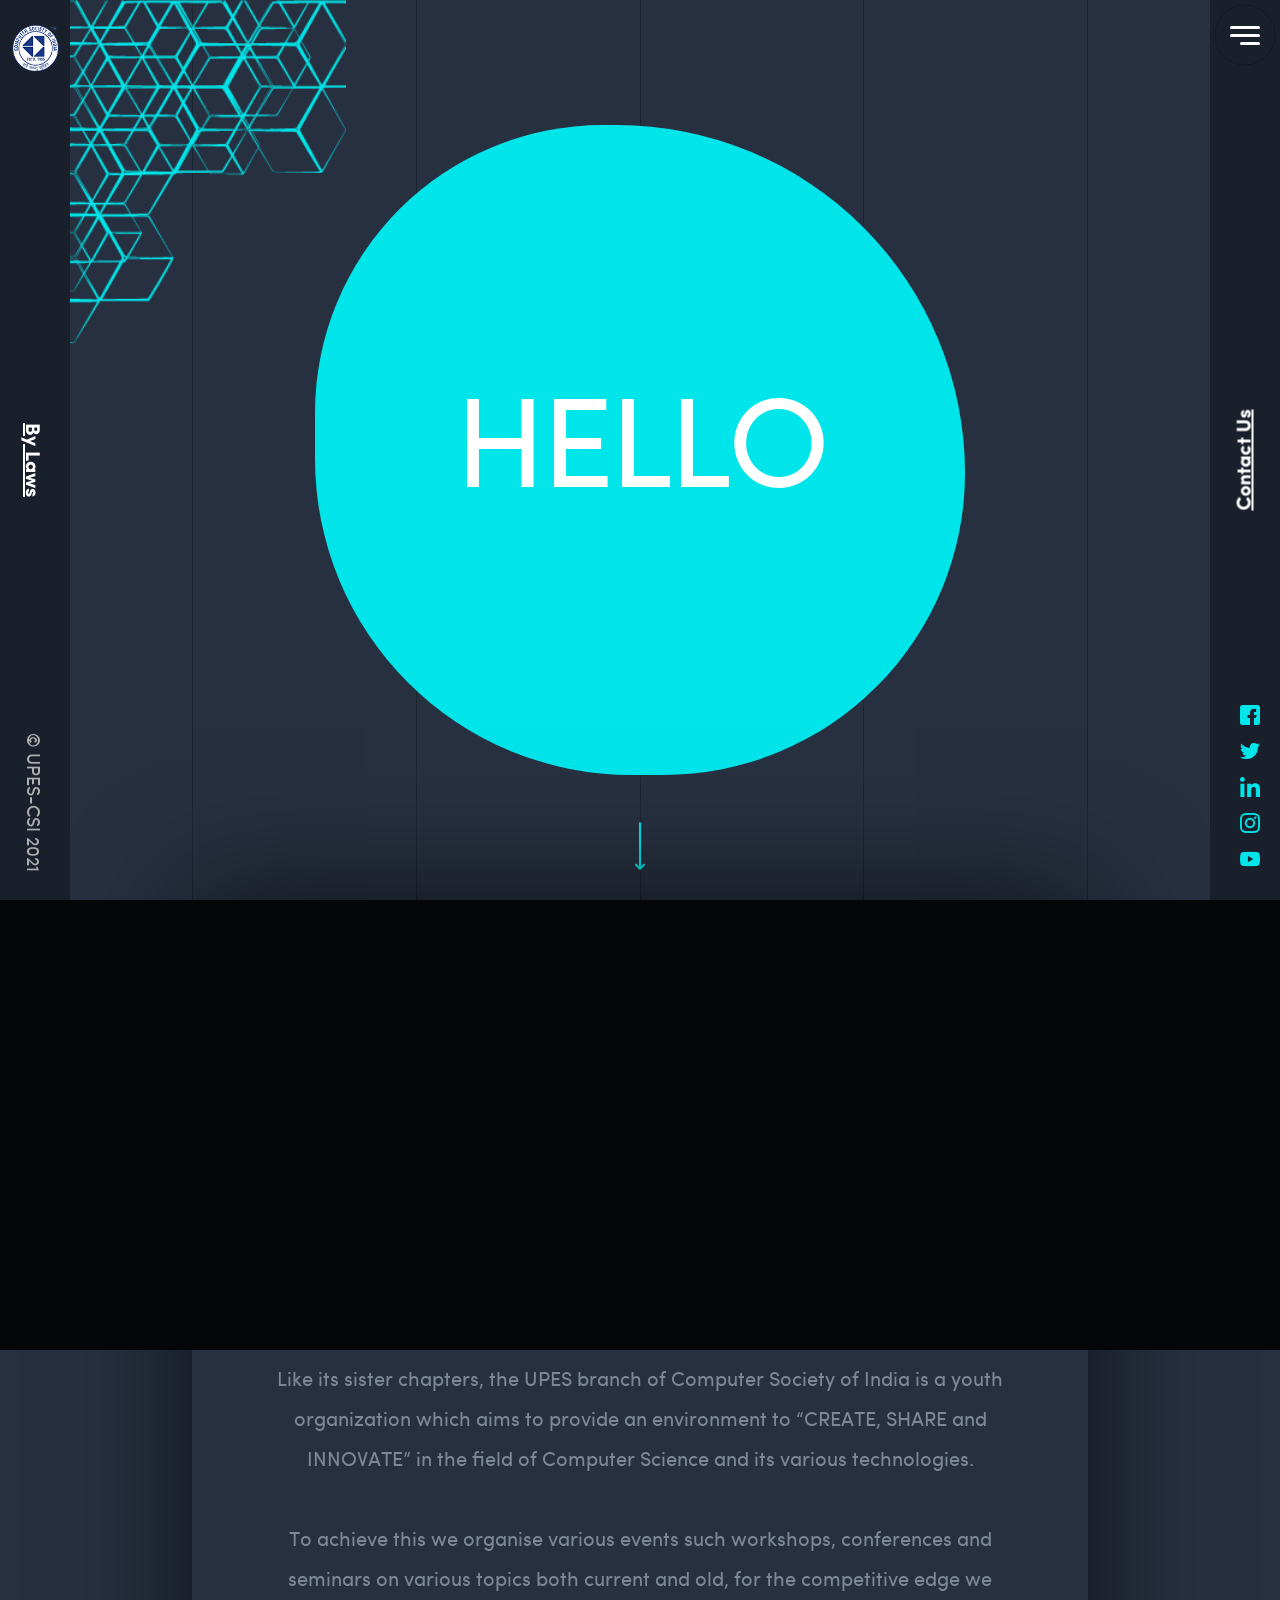
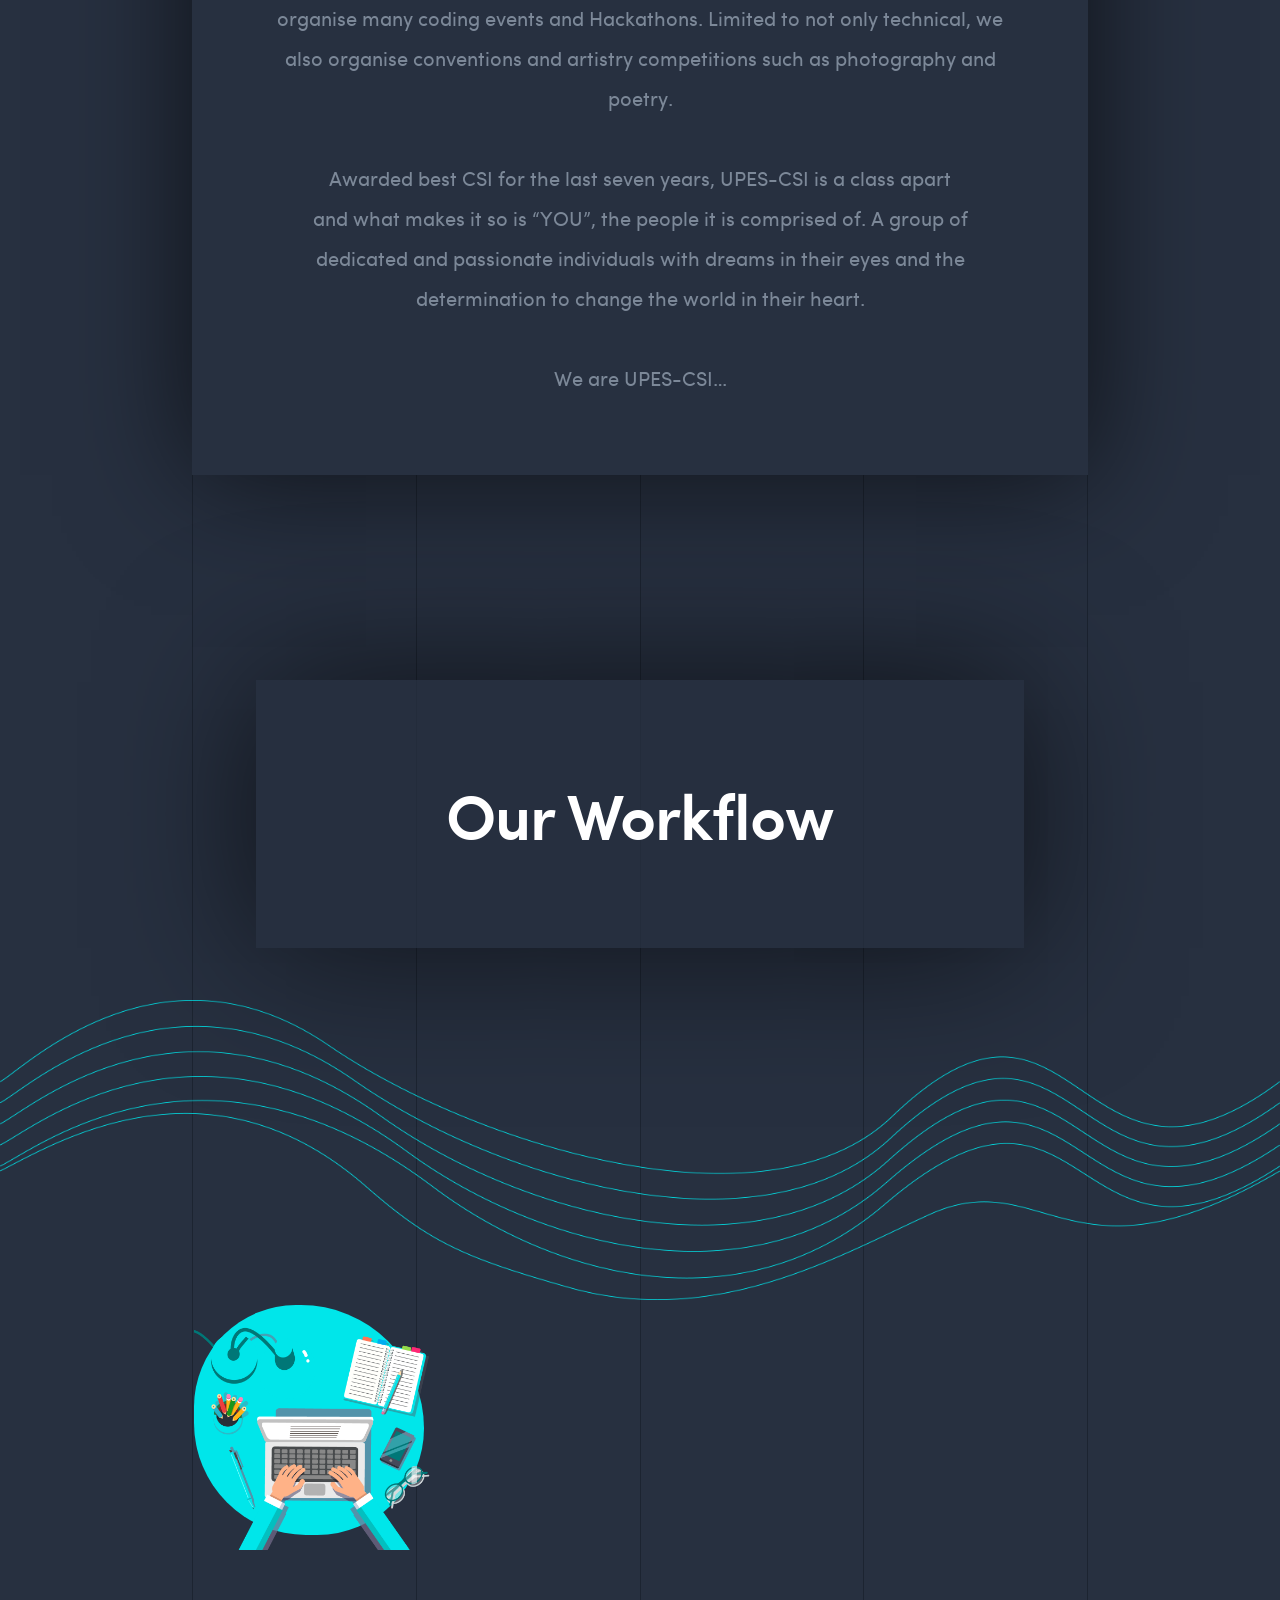
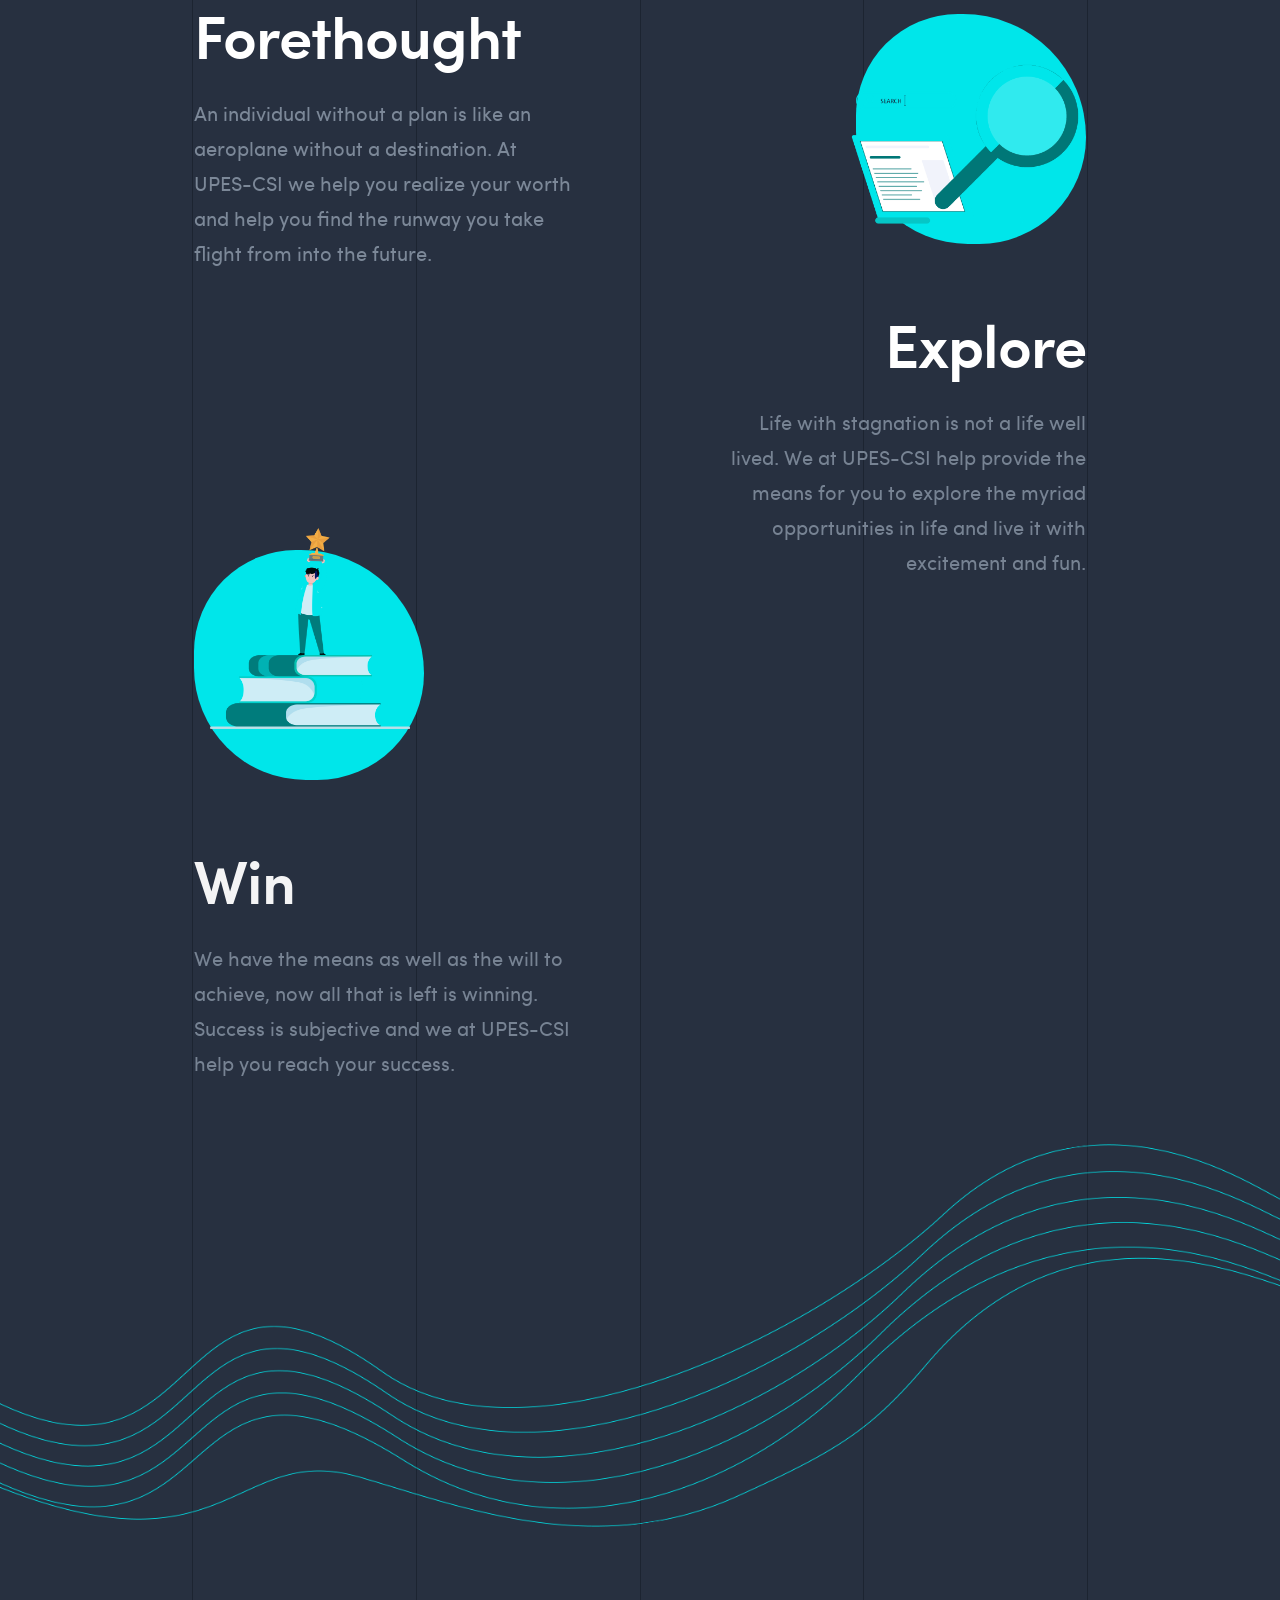
==== about.html @ 02797add "Initial commit" ====
<!doctype html>
<html lang="en" class="no-js">

<head>



    <meta charset="UTF-8">
    <meta name="viewport" content="width=device-width, initial-scale=1">
    <link rel="shortcut icon" href="images/favicon.png" />
    <title>UPES-CSI</title>
    <link rel="stylesheet" href="css/reset.css"> <!-- CSS reset -->
    <link rel="stylesheet" href="css/style.css"> <!-- Resource style -->
    <script src="js/modernizr.js"></script> <!-- Modernizr -->
</head>

<body>
    <main>
        <div class="cd-about cd-main-content">
            <div class="heady">
                <div class="logo"><br><br><a class="cd-btn" href="index.html#top"><img src="images/logo2.png" alt="logo" /></a></div>
                  <div class="navitems">
                    <div class="navcolumn">
                        <h2>About</h2>

                        <a class="cd-btn" href="index.html">Home</a>
                         <p>About Us</p>
                         <a class="cd-btn" href="by_laws.pdf" target="_blank">By Laws</a>
                    </div>
                    <div class="navcolumn">
                        <h2>Team</h2>
                        <a class="cd-btn" href="team.html">Our Team</a>
                    </div>

                    <div class="navcolumn">
                        <h2>Contact</h2>
                        <a class="cd-btn" href="contact.html">Contact </a>
                    </div>
                    <div class="navcolumn">
                        <h2>Portal</h2>
                        <p>Events Portal</p>
                      <strike> <p> <as class="cd-btn" href="certification/index.php" >Certification Portal</a></p>
                         <p><as class="cd-btn" href="portal/registration.html" >Registration Portal</a></p>
                    </strike></div>
                </div>
                <div class="bubbleback"></div>
                <div class="bubble"></div>
                <div class="bubble-wrap">
                    <div class="bar first"></div>
                    <div class="bar second"></div>
                    <div class="bar third"></div>
                </div>

            </div>
            <a class="leftylink cd-btn" href="by_laws.pdf" target="_blank">By Laws</a>
            <a class="rightylink cd-btn" href="contact.html">Contact Us</a>
            <div class="leftbar">
                <div class="footleft">
                    <p>© UPES-CSI 2021</p>
                </div>
            </div>
            <div class="rightbar">
                <div class="footright">
                 <a href="https://m.facebook.com/upescsi/" rel="noopener" target="_blank"><img src="icon/facebook.png" alt="fb" /></a>
                   <a href="https://twitter.com/upescsi" rel="noopener" target="_blank"><img src="icon/twitter.png" alt="twitter" /></a>
                   <a href="https://www.linkedin.com/company/computer-society-of-india-upes/" rel="noopener" target="_blank"><img src="icon/linkedin.png" alt="linkedin" /></a>
                   <a href="https://www.instagram.com/upescsi/"rel="noopener" target="_blank"><img src="icon/instagram-sketched.png" alt="insta" /></a>
                   <a href="https://www.youtube.com/user/TheYugmaK" rel="noopener" target="_blank"><img src="icon/youtube.png" alt="youtube" /></a></div>
            </div>

          <!--  <div class="planewrap"><img id="plane" class="planey" src="images/robot_1.png" width="100%" alt="" /><img class="planeymob" src="images/robot_1.png" width="100%" alt="" /></div>-->
            <div class="wrapper homery">
                <div class="banner"><a name="top"></a>
                    <div class="bannertxt">
                        <div class="bannersplat">
                            <div class="scotty"><img src="images/.png" width="" height="" alt="" /></div>
                            <div class="fluid">
                            </div>
                            <!--<div class="fluiddark">
                            </div>-->
                        </div>
                        <h1><span class="word">HELLO </span>


                        </h1>
                    </div>
                    <div class="scroll bounce"></div>
                </div>
                <div class="abouttext2">
                    <h2>We provide best platform</h2>


                    <p style="color:#00e5ea";>“If your actions create a legacy that inspires others to dream more, learn more, do more, and become more, then you are an excellent leader.”</p><br>
                    <br>
                    <p>Established in 2010, UPES-CSI started out as a student chapter with the sole purpose of learning through creativity. It soon became one of the most active chapters in UPES, and still is as reflected by the sheer number of events it has conducted, a number set to increase manifold with each passing year.<br> <br>

Like its sister chapters, the UPES branch of Computer Society of India is a youth organization which aims to provide an environment to “CREATE, SHARE and INNOVATE” in the field of Computer Science and its various technologies. <br><br>

To achieve this we organise various events such workshops, conferences and seminars on various topics both current and old, for the competitive edge we organise many coding events and Hackathons. Limited to not only technical, we also organise conventions and artistry competitions such as photography and poetry. <br><br>

Awarded best CSI for the last seven years, UPES-CSI is a class apart <br>and what makes it so is “YOU”, the people it is comprised of. A group of dedicated and passionate individuals with dreams in their eyes and the determination to change the world in their heart.<br><br>

<b>We are UPES-CSI…</b>
                    </p>
                </div>
                <div class="abouttext">
                        <h2 class="hideme">Our Workflow </h2>

                          </div>
                <div class="travels group">
                    <div class="travels1">
                        <div class="travelspic hideme"><img src="images/planning.png" width="" height="" alt="" /></div>
                        <div class="fluid skilly"></div>
                        <h3 class="hideme">Forethought</h3>
                        <p class="hideme">An individual without a plan is like an aeroplane without a destination. At UPES-CSI we help you realize your worth and help you find the runway you take flight from into the future.</p>
                    </div>
                    <div class="travels2">
                        <div class="travelspic2 hideme"><img src="images/research.png" width="" height="" alt="" /></div>
                        <div class="fluid skillyright"></div>
                        <h3 class="hideme">Explore</h3>
                        <p class="hideme">Life with stagnation is not a life well lived. We at UPES-CSI help provide the means for you  to explore the myriad opportunities in life and live it with excitement and fun.</p>
                    </div>
                    <div class="travels3">
                        <div class="travelspic3 hideme"><img src="images/award.png" width="" height="" alt="" /></div>
                        <div class="fluid skilly"></div>
                        <h3 class="hideme">Win</h3>
                        <p class="hideme">We have the means as well as the will to achieve, now all that is left is winning. Success is subjective and we at UPES-CSI help you reach your success.</p>
                    </div>



                </div>
                <!--<div class="abouttext">
                    <h2 class="hideme">Sponsors:</h2>

                </div>
                <img src="images/logos.png" class="hideme" width="" height="" alt="" />  -->
                  <div class="workclose"><img src="images/wavy2.png" width="" height="" alt="" /></div>
                  <!--<div class="contactbanner">-->
                <!--    <div class="contacttxt">
                         <a class="cd-btn" href="by.pdf" target="_blank" ><h1 class="hideme">Next Page</a></h1>
                    </div>-->
                    <div class="bannersplatfoot">
                        <<div class="canada"><img src="images/Cana.png" width="" height="" alt="" /></div>
                       <!-- <div class="fluid">
                        </div>
                        <div class="fluiddark">
                        </div>-->
                    </div>

            </div>
        </div>
    </main>
    <script src="https://code.iconify.design/1/1.0.7/iconify.min.js"></script>
    <div class="cd-cover-layer"></div>
    <div class="cd-loading-bar"></div>
    <script src="js/jquery-2.1.1.js"></script>
    <script src="js/main.js"></script> <!-- Resource jQuery -->
    <script src='../cdnjs.cloudflare.com/ajax/libs/jquery/2.1.3/jquery.min.js'></script>
    <script src='../cdnjs.cloudflare.com/ajax/libs/velocity/1.2.3/velocity.min.js'></script>
    <script src='../cdnjs.cloudflare.com/ajax/libs/velocity/1.2.3/velocity.ui.min.js'></script>
    <script src='../s3-us-west-2.amazonaws.com/s.cdpn.io/2542/in-view.min.js'></script>
    <script src="js/preloader.js"></script>
    <script src="js/blob.js"></script>
    <script src="js/wordz.js"></script>
    <script src="js/index.js"></script>
    <script src="js/plane.js"></script>
</body>

</html>
---- css/style.css ----
/* --------------------------------

Primary style

-------------------------------- */
*, *::after, *::before {
  box-sizing: border-box;
}
::selection {
  background: #098ef2;
	color: #fff;/* WebKit/Blink Browsers */
}
::-moz-selection {
  background: #098ef2;
	color: #fff;/* Gecko Browsers */
}

html {
  font-size: 62.5%;
}

body {
  background:#273040;
  -webkit-font-smoothing: antialiased;
  -moz-osx-font-smoothing: grayscale;
}
.group:after {
  content: "";
  display: table;
  clear: both;
}
/**fonts**/
@font-face {
  font-family: 'SofiaPro-SemiBold';
  src: url('../fonts/SofiaPro-SemiBold.eot');
  src: url('../fonts/SofiaPro-SemiBold.woff2') format('woff2'),
       url('../fonts/SofiaPro-SemiBoldd41d.eot?#iefix') format('embedded-opentype');
  font-weight: normal;
  font-style: normal;
}

@font-face {
  font-family: 'SofiaProSemiBold';
  src: url('../fonts/SofiaProSemiBold.woff') format('woff'),
       url('../fonts/SofiaProSemiBold.ttf') format('truetype'),
       url('../fonts/SofiaProSemiBold.svg#SofiaProSemiBold') format('svg');
  font-weight: normal;
  font-style: normal;
}

@font-face {
  font-family: 'SofiaPro-Regular';
  src: url('../fonts/SofiaPro-Regular.eot');
  src: url('../fonts/SofiaPro-Regular.woff2') format('woff2'),
       url('../fonts/SofiaPro-Regulard41d.eot?#iefix') format('embedded-opentype');
  font-weight: normal;
  font-style: normal;
}

@font-face {
  font-family: 'SofiaProRegular';
  src: url('../fonts/SofiaProRegular.woff') format('woff'),
       url('../fonts/SofiaProRegular.ttf') format('truetype'),
       url('../fonts/SofiaProRegular.svg#SofiaProRegular') format('svg');
  font-weight: normal;
  font-style: normal;
}
@font-face {
  font-family: 'SofiaPro-Bold';
  src: url('../fonts/SofiaPro-Bold.eot');
  src: url('../fonts/SofiaPro-Bold.woff') format('woff'),
       url('../fonts/SofiaPro-Boldd41d.eot?#iefix') format('embedded-opentype');
  font-weight: normal;
  font-style: normal;
}
/* --------------------------------

Blob

-------------------------------- */
@keyframes rotate {
  0% {
    transform: rotate(0deg);
  }
  100% {
    transform: rotate(359deg);
  }
}
@keyframes rotate2 {
  0% {
    transform: rotate(0deg);
  }
  100% {
    transform: rotate(359deg);
  }
}
/**float**/
@-webkit-keyframes float {
  0% {
    -webkit-transform: translatey(0px);
            transform: translatey(0px);
  }
  50% {
    -webkit-transform: translatey(-20px);
            transform: translatey(-20px);
  }
  100% {
    -webkit-transform: translatey(0px);
            transform: translatey(0px);
  }
}

@keyframes float {
  0% {
    -webkit-transform: translatey(0px);
            transform: translatey(0px);
  }
  50% {
    -webkit-transform: translatey(-20px);
            transform: translatey(-20px);
  }
  100% {
    -webkit-transform: translatey(0px);
            transform: translatey(0px);
  }
}

/*bouncing arrow*/
@-moz-keyframes bounce {
  0%, 20%, 50%, 80%, 100% {
    -moz-transform: translateY(0);
    transform: translateY(0);
  }
  40% {
    -moz-transform: translateY(-30px);
    transform: translateY(-30px);
  }
  60% {
    -moz-transform: translateY(-15px);
    transform: translateY(-15px);
  }
}
@-webkit-keyframes bounce {
  0%, 20%, 50%, 80%, 100% {
    -webkit-transform: translateY(0);
    transform: translateY(0);
  }
  40% {
    -webkit-transform: translateY(-30px);
    transform: translateY(-30px);
  }
  60% {
    -webkit-transform: translateY(-15px);
    transform: translateY(-15px);
  }
}
@keyframes bounce {
  0%, 20%, 50%, 80%, 100% {
    -moz-transform: translateY(0);
    -ms-transform: translateY(0);
    -webkit-transform: translateY(0);
    transform: translateY(0);
  }
  40% {
    -moz-transform: translateY(-30px);
    -ms-transform: translateY(-30px);
    -webkit-transform: translateY(-30px);
    transform: translateY(-30px);
  }
  60% {
    -moz-transform: translateY(-15px);
    -ms-transform: translateY(-15px);
    -webkit-transform: translateY(-15px);
    transform: translateY(-15px);
  }
}

/**fade in**/
.hideme
{
    opacity:0;
}
@keyframes fadeIn{
    0% {
        opacity:0;
        transform:  translate(0px,40px)  ;
    }
    100% {
        opacity:1;
        transform:  translate(0px,0px)  ;
    }
}

@-moz-keyframes fadeIn{
    0% {
        opacity:0;
        -moz-transform:  translate(0px,40px)  ;
    }
    100% {
        opacity:1;
        -moz-transform:  translate(0px,0px)  ;
    }
}

@-webkit-keyframes fadeIn {
    0% {
        opacity:0;
        -webkit-transform:  translate(0px,40px)  ;
    }
    100% {
        opacity:1;
        -webkit-transform:  translate(0px,0px)  ;
    }
}

@-o-keyframes fadeIn {
    0% {
        opacity:0;
        -o-transform:  translate(0px,40px)  ;
    }
    100% {
        opacity:1;
        -o-transform:  translate(0px,0px)  ;
    }
}

.fade-in {
	opacity:0;  /* make things invisible upon start */
	-webkit-animation:fadeIn ease-in 1;  /* call our keyframe named fadeIn, use animattion ease-in and repeat it only 1 time */
	-moz-animation:fadeIn ease-in 1;
	animation:fadeIn ease-in 1;

	-webkit-animation-fill-mode:forwards;  /* this makes sure that after animation is done we remain at the last keyframe value (opacity: 1)*/
	-moz-animation-fill-mode:forwards;
	animation-fill-mode:forwards;

	-webkit-animation-duration:0.5s;
	-moz-animation-duration:0.5s;
	animation-duration:0.5s;
}

/* --------------------------------

Contact page

-------------------------------- */


#contact-area {
	width: 600px;
	margin: 25px auto;
}

#contact-area input, #contact-area textarea {
	padding: 5px;
	width: 471px;
	font-family: SofiaPro-Regular;
	font-size: 1.4em;
	margin: 0px 0px 10px 0px;
	border: 2px solid #ccc;
}

#contact-area textarea {
	height: 90px;
}

#contact-area textarea:focus, #contact-area input:focus {
	border: 2px solid #900;
}

#contact-area input.submit-button {
	width: 100px;
	float: right;
}

label {
	float: left;
	text-align: right;
	margin-right: 15px;
	width: 100px;
	padding-top: 5px;
	font-size: 1.4em;
}
/* --------------------------------

Andy home page

-------------------------------- */

.wrapper {
        width: 100%;
	background: url(../images/lines.png) top center repeat-y #273040;
	background-size: 136%;
}
.wrapper.contacty {
        width: 100%;
	background: url(../images/lines.png) top center repeat-y #273040;
	background-size: 136%;
}
.wrapper.abouter {
        width: 100%;
	background: url(../images/lines.png) top center repeat-y #273040;
	background-size: 136%;
}
.wrapper.homery {
        width: 100%;
	background: url(../images/lines.png) top center repeat-y #273040;
	background-size: 136%;
}
.wrapperwork {
        width: 100%;
	background:  url(../images/lines.png) top center repeat-y #273040;
	background-size: 136%;
}

.bannertxt{
	width: 100%;
	padding-top: 46vh;
	text-align: center;
	margin: 0 auto;
}
.bannertxtc{
	width: 100%;
	padding-top: 46vh;
	text-align: center;
	margin: 0 auto;
}
.bannertxt2{
    width: 100%;
    position: absolute;
    top: 37vh;
    left: 0;
    text-align: center;
    margin: 0 auto;
}
.bannertxt3{
	width: 100%;
    padding-top: 38vh;
    padding-bottom: 15vh;
    text-align: center;
    margin: 0 auto;
    z-index: 5;
    position: relative;

}
.contacttxt{
	color: #ffffff;
	width: 100%;
	padding-top: 47vh;
	text-align: center;
	margin: 0 auto;
	    position: relative;
    z-index: 2;
}
.travels{
    background: url(../images/wavy.png) top left no-repeat;
    background-size: 200%;
    padding: 11% 16% 23%;
    width: 100%;
    position: relative;
    z-index: 500;
}
.travelspic{
	position: relative;
	top:113px;
	left:0;
	width: 150px;
	z-index: 100;
}
.travelspic img{
	width: 100%;
}
.travelspic2 img{
	width: 100%;
}
.travelspic2{
	position: relative;
	top:51px;
	right:10px;
	width: 178px;
	z-index: 100;
	text-align: left;
	margin: 0;
}
.travelspic3{
	position: relative;
	top:93px;
	left:-10px;
	width: 178px;
	z-index: 100;
}
.travelspic3 img{
	width: 100%;
}
.travels3{
	    width: 100%;
    float: none;
    padding: 0;
    text-align: left;
	margin-top: -5%;
}
.travels1{
width: 100%;
    float: none;
    padding: 0;
    text-align: left;
}
.travels2{
    width: 100%;
    float: none;
    padding: 0;
    text-align: left;
}
.travels p{
	color: #7c8898;
	font-family:SofiaPro-Regular;
	font-weight: normal;
	font-size: 18px;
	line-height: 30px;
	margin-top: 18px;
}
.travels h3{
	color: #fff;
	font-family:SofiaPro-SemiBold;
	font-weight: normal;
	font-size: 10vw;
	margin-top: 30px;
	letter-spacing: -1px;
}
.travels h4{
	    font-family: SofiaPro-Bold;
    margin-top: 15px;
    font-size: 13px;
    letter-spacing: 4px;
    color: #01b9c2;
    text-transform: uppercase;
}
.skillz{
    background: url(../images/wavy.png) top left no-repeat;
    background-size: 200%;
    background-color: #273040ed;
    padding: 11% 7%;
    width: 100%;
    position: relative;
    z-index: 500;
}

.design{
	    width: 100%;
    float: none;
    padding: 0;
    text-align: left;
	margin-top: -5%;
}
.direction{
width: 100%;
    float: none;
    padding: 0;
    text-align: left;
}
.strategy{
    width: 100%;
    float: none;
    padding: 0;
    text-align: left;
}
.work {
  width: 100%;
	position: relative;
	background-color: #273040ed;
	    z-index: 120;
    padding: 0 0 20% 0;
	box-shadow: 0 0 150px #000000a6;
}
.homeworksplat{
position: absolute;
    top: 7%;
    left: 0;
    width: 100%;
    height: 500px;
    z-index: 0;
}
.homeworksplat2{
position: absolute;
    top: 7%;
    right: 0;
    width: 100%;
    height: 500px;
    z-index: 0;
}
.bannersplat{
    position: absolute;
    top: 50%;
    left: 50%;
    margin-left: -185px;
    margin-top: -250px;
    width: 370px;
    height: 300px;
    z-index: 0;
}
.bannersplatabout{
position: absolute;
    top: 75%;
    left: 50%;
    margin-left: -147px;
    margin-top: -265px;
    width: 100%;
    height: 100%;
    z-index: 0;
}
.bannersplatfoot{
	position: absolute;
    top: 60%;
    left: 50%;
    margin-left: -185px;
    margin-top: -325px;
    width: 370px;
    height: 650px;
    z-index: 0;
}
.worksplatfoot{
	position: absolute;
	top: 47%;
	left: 50%;
	margin-left: -325px;
	margin-top: -275px;
	width: 650px;
	height: 650px;
	z-index: 0;
}
.worksplat{
	    position: absolute;
    top: 68%;
    left: 50%;
    margin-left: -213px;
    margin-top: -209px;
    width: 437px;
    height: 419px;
    z-index: 0;
    background: url(../images/splatter.png) top center no-repeat;
}
.contactsplat{
	position: absolute;
	top: 50%;
	left: 50%;
	margin-left: -213px;
	margin-top: -209px;
	width: 437px;
	height: 419px;
	z-index: 0;
	background: url(../images/splatter.png) top left no-repeat;
	background-size: 100%;
}

.bannersplat2{
	position: absolute;
	top: 50%;
	left: 50%;
	margin-left: -213px;
	margin-top: -229px;
	width: 437px;
	height: 419px;
	z-index: 0;
	background: url(../images/splatter.png) top left no-repeat;
	background-size: 100%;
}
.bannersplatbig{
	position: relative;
}
.bannersplatbig2{
	position: relative;
}
.contactsplat{
	    position: absolute;
    top: 50%;
    left: 50%;
    margin-left: -225px;
    margin-top: -200px;
    width: 437px;
    height: 419px;
    z-index: 0;
}
.lbsplat{
	position: absolute;
    top: 38vh;
    left: 50%;
    margin-left: -234px;
    margin-top: -180px;
    width: 446px;
    height: 506px;
    z-index: 0;
}
.valsplat{
	    position: absolute;
    top: 35%;
    left: 50%;
    margin-left: -303px;
    margin-top: -117px;
    width: 446px;
    height: 506px;
    z-index: -5;
}
.jksplat{
	    position: absolute;
    top: 37%;
    left: 50%;
    margin-left: -255px;
    margin-top: -117px;
    width: 446px;
    height: 506px;
    z-index: -5;
}
.contactabout{
	position: absolute;
	bottom: 0;
	left: 50%;
	margin-left: -325px;
	width: 650px;
	height: 673px;
	z-index: -5;
}
.contactabout img{
	width: 100%;
}
.planewrap{
    position: fixed;
    pointer-events: none;
    top: 50%;
    left: 50%;
    margin-left: -126px;
    margin-top: -115px;
    -webkit-transform: translatey(0px);
    transform: translatey(0px);
    -webkit-animation: float 6s ease-in-out infinite;
    animation: float 6s ease-in-out infinite;
    width: 248px;
    height: 350px;
    z-index: 2;
    text-align: center;
}
.planey{
display: none;
	}
.planeymob{
	display: inline;
}
.planewrap2{
	position: fixed;
	pointer-events: none;
	top: 50%;
	right:0;
	margin-right: -120px;
	margin-top: -115px;
	width: 240px;
	z-index: 1;
	text-align: center;
		  -webkit-transform: translatey(0px);
          transform: translatey(0px);
  -webkit-animation: float 6s ease-in-out infinite;
          animation: float 6s ease-in-out infinite;
}
.banner{
	height: 100vh;
	position: relative;
}
.worklbbanner{
	height: 100vh;
	position: relative;
		background:  url(../images/lineslb.png) top center repeat-y #ff4338;
	background-size: 136%;
}
.worksubarubanner{
	height: 100vh;
	position: relative;
	background:  url(../images/linessub.png) top center repeat-y #1b3ed3;
	background-size: 136%;
}
.workvaleyobanner{
	height: 100vh;
	position: relative;
	background: url(../images/linesval.png) top center repeat-y #00d4d8;
	background-size: 136%;
}
.contactbanner2{
	height: 100vh;
	position: relative;
			background:  url(../images/linescontact.png) top center repeat-y #00e5ea;
	background-size: 136%;
}
.contactbanner{
	height: 100vh;
	position: relative;
}
.nextvalbanner{
    width: 100%;
    margin: 14% 0 0;
    background: url(../images/hand.png) 0% 62% no-repeat #00d4d8;
    background-size: 75%;
    box-shadow: 0 0 150px #000000a6;
}
.nextvalbanner a{
	color:#fff;
	font-family:SofiaPro-Bold;
	text-align:center;
	font-weight: normal;
		z-index: 2000;
	font-size: 8vw;
	letter-spacing: -2px;
	text-decoration: none;
	display:block;
	padding:30% 0;
}
.nextsubbanner{
    width: 100%;
    margin: 14% 0 0;
    background:url(../images/key.png)top center no-repeat #1b3ed3;
    background-size: 40%;
    box-shadow: 0 0 150px #000000a6;
}
.nextsubbanner a{
	color:#fff;
	font-family:SofiaPro-Bold;
	text-align:center;
	font-weight: normal;
		z-index: 2000;
	font-size: 8vw;
	letter-spacing: -2px;
	text-decoration: underline;
		display:block;
	padding:30% 0;
}
.nextlbbanner{
    width: 100%;
    margin: 14% 0 0;
    background: url(../images/wine.png) bottom center no-repeat #ff4338;
    background-size: 33%;
    box-shadow: 0 0 150px #000000a6;
}
.nextlbbanner a{
	color:#fff;
	font-family:SofiaPro-Bold;
	text-align:center;
	font-weight: normal;
		z-index: 2000;
	font-size: 8vw;
	letter-spacing: -2px;
	text-decoration: none;
		display:block;
	padding:30% 0;
}
.aboutfoot{
	width: 100%;
	background: none;
	padding-bottom: 0;
}
.aboutwork{
    width: 100%;
    margin: 0 auto;
    background: url(../images/wine.png) bottom center no-repeat #ff4338;
    background-size: 30%;
    box-shadow: 0 0 150px #000000a6;
	    z-index: 10;
    position: relative;
}
.aboutwork a{
	color:#fff;
	font-family:SofiaPro-Bold;
	text-align:center;
	font-weight: normal;
		z-index: 2000;
	font-size: 7vw;
	letter-spacing: -2px;
	text-decoration: underline;
		display:block;
	padding:30% 0;
}
.timeline{
	padding: 23% 15% 23%;
	background: url(../images/aboutmap.png) center center no-repeat;
	background-size: 100%;
}
.timeline h3{
	color: #fff;
	font-family:SofiaPro-SemiBold;
	text-align: left;
	font-weight: normal;
	font-size: 2vw;
	letter-spacing: -1px;
}
.timeline p{
	color: #fff;
	font-family:SofiaPro-Regular;
	font-weight: normal;
	text-align: left;
	font-size: 20px;
	line-height: 35px;
	margin-top: 30px;
}
.time1{
	width:32%;
	float: left;
	padding: 0 1% 0 0%;
}
.time2{
	width:32%;
	float: right;
		padding: 0 1% 0 0%;
}
.time3{
	width:32%;
	margin: 0 auto;
}
.wires{
	padding: 0 16%;
}
.wires img{
	width: 100%;
}
.wiresleft{
	width:100%;
	float: none;
}
.wiresright{
	width:100%;
	float: none;
}
.wiresleft h2{
	color:#fff;
	font-family:SofiaPro-Bold;
	text-align: center;
	font-weight: normal;
	font-size: 10vw;
	letter-spacing: -2px;
}
.wiresleft p{
	color: #7c8898;
	text-align: center;
	font-family:SofiaPro-Regular;
	font-weight: normal;
	font-size: 18px;
	line-height: 28px;
	margin: 30px 0 30px 0;
}
.brandpic{
	width:100%;
	position: relative;
		height: 70vh;
	margin-top: 10%;
	background: url(../images/wavy.png) center center no-repeat;
	background-size: 170%;
}
.brandpicover img{
	height:100%;
}
.brandpicover{
	width:50%;
	position: absolute;
	top: 0;
	height: 100%;
	left: 25%;
	z-index: 100;
}
.brandpicoversub img{
	width:100%;
}
.brandpicoversub{
	width:100%;
	position: absolute;
	top: 28%;
	height: 60%;
	left: 0%;
	z-index: 100;
}
.brandpicoverval img{
	width:100%;
}
.brandpicoverval{
	width:90%;
	position: absolute;
	top: 28%;
	height: 60%;
	left: 5%;
	z-index: 100;
}
.brandpic-valeyo{
	width:100%;
	padding: 2% 0;
	min-height: 75%;
}
.brandpic-jk{
	width:100%;
	background: url(../images/work-jk-background.png) center left no-repeat;
	background-size: cover;
	min-height: 90%;
}
.brandpic-valeyo img{
	width:40%;
}
.workhighs{
	padding: 8% 15% 0;
}
.workhighs h3{
	color: #fff;
	font-family:SofiaPro-SemiBold;
	text-align: left;
	font-weight: normal;
	font-size: 2vw;
	letter-spacing: -1px;
}
.workhighs p{
	color: #7c8898;
	font-family:SofiaPro-Regular;
	font-weight: normal;
	text-align: left;
	font-size: 20px;
	line-height: 35px;
	margin-top: 30px;
}
.highs1{
	width:32%;
	float: left;
	padding: 0 1% 0 0%;
}
.highs2{
	width:32%;
	float: right;
		padding: 0 1% 0 0%;
}
.highs3{
	width:32%;
	margin: 0 auto;
}
.mobileshots{
	padding: 0 16%;
	display: block;
}
.mobileshots img{
	width:100%;
}
.fullshot{
	display: none;
}
.fullshot img{
	width: 100%;
	box-shadow: 0 0 150px #000000a6;
}
.shot1{
	width:100%;
	float: none;
	padding: 0;
	margin: 0 0 30px;
    background-color: #273040f2;
    box-shadow: 0 0 150px #000000a6;
}
.shot2{
	width:100%;
	float: none;
	margin: 0 0 30px;
		padding: 0;
    background-color: #273040f2;
    box-shadow: 0 0 150px #000000a6;
}
.shot3{
	width:100%;
	margin: 0;
		padding: 0;
    background-color: #273040f2;
    box-shadow: 0 0 150px #000000a6;
}
.clients{
padding: 16% 6% 16% 6%;
    width: 100%;
    z-index: 10;
	position: relative;
    margin: 0 auto;
    background-color: #273040;
    box-shadow: 0px 0px 115px #000000a6;
}
.clients img{
	width: 82%;
}
.clients h2{
    color: #fff;
    font-family: SofiaPro-SemiBold;
    text-align: center;
    font-weight: normal;
    font-size: 7vw;
    letter-spacing: -1px;
    margin-bottom: 27px;
}
.workpic{
	width: 100%;
	float: none;
	height: 127vw;
}
.workpic img{
	width: 100%;
}
.footleft{
bottom: 80px;
    width: 165px;
    left: -76px;
    height: 40px;
    position: fixed;
    z-index: 100;
    transform: rotate(90deg);
}
.leftylink{
    transform: rotate(90deg);
    position: fixed;
	display: none;
    top: 50%;
    left: -13px;
    z-index: 15;
    color: #fff;
    font-family: SofiaPro-bold;
    font-weight: normal;
}
.leftylink.act{
	text-decoration: line-through;
}
.rightylink{
    transform: rotate(-90deg);
    position: fixed;
    top: 50%;
    right: -21px;
    z-index: 15;
    color: #fff;
    font-family: SofiaPro-bold;
    font-weight: normal;
	display: none;
}
.rightylink.act{
	text-decoration: line-through;
}
.leftbar{
    top: 0;
    left: 0;
    position: fixed;
    z-index: 11;
	width: 40px;
	background-color: none;
	height: 100%;
}
.rightbar{
    top: 0;
    right: 0;
    position: fixed;
    z-index: 11;
	width: 40px;
	background-color: none;
	height: 100%;
}
.footleft p{
	color: #b0b0b0;
	font-family:SofiaPro-Regular;
	font-weight: normal;
	text-align: right;
	font-size: 14px;
}
.footright img{
	margin-top: 15px;
	width: 20px;
}
.footright{
    text-align: right;
    width: 30px;
    bottom: 15px;
    right: 11px;
    position: fixed;
    z-index: 100;
}
.workpic2 img{
	width: 85%;
}

.workpic2{
	width: 100%;
	float: none;
	height: 476px;
}
.aboot{
	position: relative;
	padding-bottom: 10%;
background: url(../images/aboutleftcloud.png) bottom right no-repeat;
}

.workintro{
width: 100%;
	padding: 0 7%;
    float: none;
	text-align: left;
}
.workintro2{
width: 100%;
	padding: 0 7%;
	float: none;
	text-align: left;
}
.workintro3{
width: 100%;
	padding: 0 7%;
    float: none;
    margin-top: 10%;
	text-align: left;
}
.work1{
	padding: 0;
		position: relative;
}
.work2{
	padding: 0;
		position: relative;
}
.work3{
	padding: 0;
	position: relative;
}

.bannertxt h1{
	color:#fff;
	font-family:SofiaPro-Bold;
	text-align:center;
	font-weight: normal;
		z-index: 2;
	font-size: 17vw;
	letter-spacing: -4px;
	position: relative;
}
.bannertxtc h1{
	color:#fff;
	font-family:SofiaPro-Bold;
	text-align:center;
	font-weight: normal;
		z-index: 2;
	font-size: 15vw;
	letter-spacing: -4px;
	position: relative;
}
.bannertxt2 h1{
color: #fff;
    font-family: SofiaPro-Bold;
    text-align: center;
    font-weight: normal;
    z-index: 2;
    font-size: 22vw;
    letter-spacing: -3px;
    position: relative;
}
.splatoverlay{
	position: absolute;
	width: 100%;
	top:1%;
	left: 2%;
}
.splatoverlay2{
	position: absolute;
	width: 100%;
	top:-5%;
	left: 0%;
}
.bannertxt3 h1{
	color:#fff;
	font-family:SofiaPro-Bold;
	text-align:center;
	font-weight: normal;
		z-index: 2000;
	font-size: 8vw;
	letter-spacing: -4px;
}
.contacttxt h1{
	color:#fff;
	font-family:SofiaPro-Bold;
	text-align:center;
	font-weight: normal;
		z-index: 2000;
	font-size: 11vw;
	letter-spacing: -2px;
}

.abouttext h2{
    color: #fff;
    font-family: SofiaPro-SemiBold;
    text-align: center;
    font-weight: normal;
    font-size: 10vw;
    letter-spacing: -1px;
}
.abouttext p{
    color: #fff;
    text-align: center;
    font-family: SofiaPro-Regular;
    font-weight: normal;
    font-size: 20px;
    line-height: 34px;
    margin-top: 20px;
}
.abouttext2 h2{
	color:#fff;
	font-family:SofiaPro-Bold;
	text-align: center;
	font-weight: normal;
	font-size: 10vw;
	margin-bottom: 30px;
	letter-spacing: -1px;
}
.abouttext2 p{
	color: #7c8898;
	text-align: center;
	font-family:SofiaPro-Regular;
	font-weight: normal;
	font-size: 18px;
	line-height: 30px;
}
.abouttext a{
	color: #00E5EA;
	text-decoration: underline;
}
.workclose{
width: 100%;
	padding: 4vh 0 0 0;
}
.workclose img{
	width:200%;
}
.writeup h3{
	color:#fff;
	font-family:SofiaPro-SemiBold;
	text-align: left;
	font-weight: normal;
	font-size: 3vw;
	letter-spacing: -1px;
}
.writeup p{
	color: #7c8898;
	text-align: left;
	font-family:SofiaPro-Regular;
	font-weight: normal;
	font-size: 22px;
	line-height: 36px;
}
.writeup a{
	color: #33A1F4;
	text-decoration: underline;
}
.writeup{
	width: 100%;
	padding: 8% 15% 10%;
}
.writeupleft{
	width:48%;
	float: left;
}
.writeupright{
	width:48%;
	float: right;
}
.bannertxt a{
	color: #33A1F4;
	text-decoration: underline;
}
.worktext a{
	    color: #00e7ea;
    text-decoration: underline;
    padding-top: 25px;
    display: block;
    font-family: SofiaPro-SemiBold;
    font-size: 20px;
}
.worktext2 a{
	    color: #00e7ea;
    text-decoration: underline;
    padding-top: 25px;
    display: block;
    font-family: SofiaPro-SemiBold;
    font-size: 20px;
}
.contacttxt a{
	color: #fff;
	text-decoration: underline;
}
.nexttxt a{
	color: #00e7ea;
	text-decoration: underline;
}
.aboutbanner{
	height: 83vh;
    z-index: 2;
    position: relative;
	        width: 100%;
	background: url(../images/lines.png) top center repeat-y #273040;
	background-size: 136%;
}
.andy{
    position: absolute;
    bottom: -2px;
    left: 0;
	text-align: center;
    height: auto;
    width: 100%;
	max-height: 100%;
    z-index: 1;
}
.andy img{
	height: auto;
	width: 100%;
}
.paperplane{
    position: absolute;
top: 41vh;
    left: 0;
    margin-left: 0;
    width: 100%;
    z-index: 1;
		  -webkit-transform: translatey(0px);
          transform: translatey(0px);
  -webkit-animation: float 6s ease-in-out infinite;
          animation: float 6s ease-in-out infinite;
}
.paperplane img{
	width: 100%;
}
.workbannerpic{
        position: absolute;
    bottom: 0;
    left: 50%;
    margin-left: -36%;
    margin-bottom: -2px;
    width: 75%;
    z-index: 1;
}
.workbannerpic img{
width: 100%;
}
.workbannervalpic{
position: absolute;
    top: 50%;
    left: 0;
    /* margin-left: -12%; */
    margin-top: -9%;
    width: 95%;
    z-index: 1;
}
.workbannervalpic img{
width: 100%;
}
.workbannersubpic{
    position: absolute;
    top: 0;
    left: 50%;
    margin-left: -40%;
    /* margin-bottom: -1px; */
    width: 80%;
    z-index: 1;
}
.workbannersubpic img{
width: 100%;
}
.contacttop{
	height: 100vh;
	position: relative;
	background: url(../images/clouds_left.png) -8% 40% no-repeat;
}
.formholder{
	width:100%;
}

.abouttext{
    padding: 20% 7%;
    width: 100%;
    margin: 16% auto 0%;
    z-index: 500;
    position: relative;
    background-color: #273040ed;
    box-shadow: 0 0 150px #000000a6;
}
.workintrotext{
		width: 100%;
	padding: 7% 15% 0;
	background-size: 100%;
}
.workintrotext h3{
	    color: #fff;
    font-family: SofiaPro-Bold;
    font-weight: normal;
    font-size: 6vw;
    letter-spacing: -4px;
    margin-bottom: 40px;
}
.workintrotext p{
	color: #7c8898;
	font-family:SofiaPro-Regular;
	font-weight: normal;
	font-size: 22px;
	line-height: 36px;
}
.workintrotext a{
	color: #33A1F4;
	text-decoration: underline;
}
.workpix{
	width:100%;
    position: relative;
	margin-top: 12%;
	z-index: 15;
}
.workpix img{
	width:95%;
}
.workpix.subpic img{
	width:95%;
}
.workpix.valpic img{
	width:95%;
}
.abouttext2{
	padding: 10% 6% 12% 6%;
    width: 100%;
	z-index: 11;
	position: relative;
    margin: 0 auto 20%;
    background-color: #273040;
    box-shadow: 0px 0px 115px #000000a6;
}
.fontsncolours{
	padding: 0;
    width: 69%;
    margin: 7% auto 10%;
    background-color: transparent;
    box-shadow: none;
}
.fontsncolours h2{
	color:#fff;
	font-family:SofiaPro-Bold;
	text-align: left;
	font-weight: normal;
	font-size: 10vw;
	margin-bottom: 30px;
	letter-spacing: -1px;
}
.font{
	width: 100%;
	float: none;
	clear: both;
	margin: 0 auto 30px;
}
.colours{
	width: 100%;
	float: none;
	margin: 0 auto;
}
.font img{
	width: 100%;
}
.colours img{
	width: 100%;
}

.workintrocont{
	padding: 12% 0 12%;
    margin: -22% 0 0;
	    z-index: 12;
    position: relative;
}
.workintrobox{
	padding: 16% 10% 16% 10%;
    width: 100%;
    margin: 0 auto;
    background-color: #273040;
    box-shadow: 0px 0px 115px #000000a6;
}
.workintrobox h2{
	color:#fff;
	font-family:SofiaPro-Bold;
	text-align: center;
	font-weight: normal;
	font-size: 10vw;
	margin-bottom: 30px;
	letter-spacing: -1px;
}
.workintrobox p{
	color: #7c8898;
	text-align: center;
	font-family:SofiaPro-Regular;
	font-weight: normal;
	font-size: 18px;
	line-height: 30px;
}

.worktext h3{
	color:#fff;
	font-family:SofiaPro-SemiBold;
	font-weight: normal;
	font-size: 10vw;
	letter-spacing: -1px;
}
.worktext p{
	color: #7c8898;
	font-family:SofiaPro-Regular;
	font-weight: normal;
	font-size: 18px;
	line-height: 28px;
	margin-top: 20px;
}
.skillzpic{
	position: relative;
	top:160px;
	left:0;
	width: 150px;
	z-index: 100;
}
.skillzpic img{
	width: 100%;
}
.skillzpic2 img{
	width: 100%;
}
.skillzpic2{
	position: relative;
	top:110px;
	right:0%;
	width: 150px;
	z-index: 100;
	text-align: left;
	margin: 0;
}
.fluid.skilly{
	margin:-46px auto 0 0;
	background: #1a202b;
	width: 150px;
	height: 150px;
}
.fluid.lbdark{
	background:#273040;
}
.fluid.skillyright{
	margin:-90px auto 0 0;
	background: #1a202b;
	width: 150px;
	height: 150px;
}
.skillz p{
	color: #7c8898;
	font-family:SofiaPro-Regular;
	font-weight: normal;
	font-size: 18px;
	line-height: 30px;
	margin-top: 18px;
}
.skillz h3{
	color: #fff;
	font-family:SofiaPro-SemiBold;
	font-weight: normal;
	font-size: 10vw;
	margin-top: 70px;
	letter-spacing: -1px;
}
.worktext{
	padding-left: 0px;
	text-align: left;
}
.worktext2 h3{
	color:#fff;
	font-family:SofiaPro-SemiBold;
	font-weight: normal;
	font-size: 10vw;
	letter-spacing: -1px;
}
.worktext2 p{
	color: #7c8898;
	font-family:SofiaPro-Regular;
	font-weight: normal;
	font-size: 18px;
	line-height: 28px;
	margin-top: 20px;
}
.worktext2{
	text-align: left;
	padding-right: 20px;
}
.workpiece{
	width: 100%;
	height: auto;
	padding-bottom: 10%;
	text-align: center;
}
.workpiece img{
	width: 90%;
	margin: 0 auto;
	height: 90%;
}
/**form**/
.bluewrapcontact{
	    background-color: transparent;
    box-shadow: none;
    padding: 0;
    width: 68%;
    margin: 15% auto 10%;
}

.formleft{
	width:100%;
	float: none;
}
.fieldwrap{
	width:100%;
}
.fieldlabel{
	color: #fff;
	font-family:SofiaPro-SemiBold;
	text-align: left;
	font-weight: normal;
	font-size: 18px;
	margin-top: 11px;
	letter-spacing: -1px;
}
input::placeholder {
  color: #323d50;
	font-family:SofiaPro-SemiBold;
	text-align: left;
	font-weight: normal;
	font-size: 16px;
	letter-spacing: -1px;
}
.formmessagestyle::placeholder {
  color: #323d50;
	font-family:SofiaPro-SemiBold;
	text-align: left;
	font-weight: normal;
	font-size: 16px;
	letter-spacing: -1px;
}
.formright{
	width:100%;
	float: none;
}
.formmessage{
	width:100%;
}
input[type=text], select {
    width: 100%;
    padding: 18px 18px;
    margin: 8px 0;
    display: inline-block;
    border-radius: 4px;
    box-sizing: border-box;
	background-color: #0e131c;
	border: none;
	color: #fff;
	font-family:SofiaPro-SemiBold;
	font-weight: normal;
	font-size: 16px;
}
.formmessagestyle {
    width: 100%;
    padding: 18px 18px;
    margin: 8px 0;
    display: inline-block;
    border-radius: 4px;
	background-color: #0e131c;
    box-sizing: border-box;
	min-height: 22vh;
	border: none;
		color: #fff;
	font-family:SofiaPro-SemiBold;
	font-weight: normal;
	font-size: 16px;
}

input[type=submit] {
    color: #00e5ea;
	font-family:SofiaPro-SemiBold;
	text-align: left;
	font-weight: normal;
	text-decoration: underline;
	font-size: 20px;
	display: block;
	padding: 0;
	background-color: transparent;
	letter-spacing: -1px;
    margin: 15px 0;
    border: none;
    cursor: pointer;
}

input[type=submit]:hover {
	   color: #00bfea;
}

.scroll {
position: absolute;
    bottom: 17px;
    left: 50%;
    margin-left: -3px;
    width: 8px;
    height: 36px;
  background-image: url(../images/scroll.svg);
  background-size: contain;
	z-index: 1;
}
.scroll2 {
position: absolute;
    bottom: 17px;
    left: 50%;
    margin-left: -3px;
    width: 8px;
    height: 36px;
  background-image: url(../images/scroll2.svg);
  background-size: contain;
	z-index: 1;
}

.bounce {
  -moz-animation: bounce 2s infinite;
  -webkit-animation: bounce 2s infinite;
  animation: bounce 2s infinite;
}
/*Navigation*/
.navitems{
	text-align: left;
		position: absolute;
	opacity: 0;
	left: 15%;
	width: 100%;
	margin-top: 20%;
	z-index: 100;
	  -webkit-transition: all 0s ease-out;
	  -webkit-transition-delay: 0s;
}
.navcolumn h2{
	    font-family: SofiaPro-Bold;
    text-align: left;
    display: block;
    margin-bottom: 0;
    font-size: 12px;
    letter-spacing: 4px;
    color: #01b9c2;
    text-transform: uppercase;
}
.navcolumn a{
	font-family: SofiaPro-regular;
    text-align: left;
    margin-top: 20px;
    display: block;
    font-size: 24px;
    color: #fff;
    text-decoration: underline;
}
.navcolumn p{
    	font-family: SofiaPro-regular;
    text-align: left;
    margin-top: 20px;
    display: block;
	line-height: inherit;
    font-size: 24px;
    color: #585f6d;
    text-decoration:line-through;
}
.navcolumn{
	widows: 33%;
	float: left;
	margin: 27px 140px 20px 0;
}
.navitems.active{
	opacity: 1;
		  -webkit-transition: all 0.9s ease-out;
	  -webkit-transition-delay: 0.5s;
}
.heady {
z-index: 600;
  width: 100%;
  height: 20vh;
  overflow: hidden;
  position: absolute;
	 -webkit-transform: scale(1);
  -webkit-transition: all 0.3s ease-out;
	  -webkit-transition-delay: .4s;
}
.heady.active {
  height: 100vh;
	 -webkit-transition: all 0.3s ease-out;
}

@media only screen and (min-width: 770px){
	.heady{
		z-index: 600;
		width: 100%;
	    height: 20vh;
	    overflow: hidden;
	    
		-webkit-transform: scale(1);
	    -webkit-transition: all 0.3s ease-out;
		-webkit-transition-delay: .4s;
		position: fixed;
	}
}

.logo{
    height: 50px;
    width: 50px;
    background-color: transparent;
    top: 10px;
    left: 10px;
    position: absolute;
    z-index: 100;
}
.logo img{
	width: 100%;
}
.bubble-wrap {
  height: 50px;
  width: 50px;
  background-color: transparent;
  top: 10px;
  right: 10px;
  position: absolute;
  border-radius: 50%;
  cursor: pointer;
  -webkit-transform: scale(1);
  -webkit-transition: all 0.3s ease-out;
  display: block;
}

.bubble-wrap.active {
  display: none;
}

.bubble {
  height: 50px;
  width: 50px;
  background-color: #1a202b;
  top: 10px;
  right: 10px;
  position: absolute;
  border-radius: 50%;
  -webkit-transform: scale(1);
  -webkit-transition: all 0.3s ease-out;
}

.bubble.active {
  -webkit-transform: scale(100);
  -webkit-transition: all 0.6s ease-out;
  -webkit-transition-delay: .4s;
	background-color: #1a202b;
}

.bubbleback {
  height: 50px;
  width: 50px;
  background-color: #000;
  top: 10px;
  right: 10px;
  position: absolute;
  border-radius: 50%;
  -webkit-transform: scale(1);
  opacity: 1;
}

.bubbleback.active {
  -webkit-transform: scale(1.5);
  opacity: 0;
  -webkit-transition: all 0.3s ease-out;
}

.bar {
    background-color: #fff;
    height: 2px;
    border-radius: 5px;
    right: 13px;
    top: 18px;
}

.first {
  position: absolute;
	  width: 25px;
  -webkit-transition: all 0.2s ease-out;
}

.first.active {
  margin-top: 7px;
  -webkit-transform-origin: 50% 50%;
  transform-origin: 50% 50%;
  -webkit-transform: rotate(45deg);
  transform: rotate(45deg);
  -webkit-transition: all 0.2s ease-out;
  -webkit-transition-delay: .4s;
}

.second {
  margin-top: 6px;
	  width: 25px;
  position: absolute;
  -webkit-transition: all 0.2s ease-out;
}

.second.active {
  opacity: 0;
  margin-top: 7px;
  -webkit-transition: all 0.2s ease-out;
  -webkit-transition-delay: .4s;
}

.third {
  margin-top: 12px;
	  width: 13px;
  position: absolute;
  -webkit-transition: all 0.2s ease-out;
}

.third.active {
  margin-top: 7px;
	width: 25px;
  -webkit-transform-origin: 50% 50%;
  transform-origin: 50% 50%;
  -webkit-transform: rotate(-45deg);
  transform: rotate(-45deg);
  -webkit-transition: all 0.2s ease-out;
  -webkit-transition-delay: .4s;
}

/* ====  Preloader styles ==== */
#hola{
    width: 100vw;
    height: 100vh;
    background-color: #1a202b;
    position: fixed;
    z-index: 999;
}
#preloader {
	position:relative;
    width: 80px;
    height: 80px;
    top: 50%;
    margin: -40px auto 0;
	-webkit-animation: spin-1 2s infinite linear;
	        animation: spin-1 2s infinite linear;
}
@-webkit-keyframes spin-1 {
	0% {opacity: 1;}
	50% {opacity: 0.5;}
	100% {opacity: 1;}
}
@keyframes spin-1 {
	0% {opacity: 1;}
	50% {opacity: 0.5;}
	100% {opacity: 1;}
}
/* --------------------------------

Wordz

-------------------------------- */
.word {
      position: absolute;
    width: 100%;
    left: 0;
    top: 20px;
  opacity: 0;
}

.letter {
  display: inline-block;
  position: relative;
  float:none;
  -webkit-transform: translateZ(25px);
          transform: translateZ(25px);
  -webkit-transform-origin: 50% 50% 25px;
          transform-origin: 50% 50% 25px;
}

.letter.out {
  -webkit-transform: rotateX(90deg);
          transform: rotateX(90deg);
  -webkit-transition: -webkit-transform 0.32s cubic-bezier(0.55, 0.055, 0.675, 0.19);
  transition: -webkit-transform 0.32s cubic-bezier(0.55, 0.055, 0.675, 0.19);
  transition: transform 0.32s cubic-bezier(0.55, 0.055, 0.675, 0.19);
  transition: transform 0.32s cubic-bezier(0.55, 0.055, 0.675, 0.19), -webkit-transform 0.32s cubic-bezier(0.55, 0.055, 0.675, 0.19);
}

.letter.behind {
  -webkit-transform: rotateX(-90deg);
          transform: rotateX(-90deg);
}

.letter.in {
  -webkit-transform: rotateX(0deg);
          transform: rotateX(0deg);
  -webkit-transition: -webkit-transform 0.38s cubic-bezier(0.175, 0.885, 0.32, 1.275);
  transition: -webkit-transform 0.38s cubic-bezier(0.175, 0.885, 0.32, 1.275);
  transition: transform 0.38s cubic-bezier(0.175, 0.885, 0.32, 1.275);
  transition: transform 0.38s cubic-bezier(0.175, 0.885, 0.32, 1.275), -webkit-transform 0.38s cubic-bezier(0.175, 0.885, 0.32, 1.275);
}
/* --------------------------------

Blob

-------------------------------- */
.fluid {
  width: 230px;
  height: 230px;
  background: #00e5ea;
  margin: 145px auto;
  border-radius: 50%;
  animation: rotate 10s infinite;
}
.fluidbig {
  width: 300px;
  height: 300px;
  background: #00e6ea;
  margin: 0 auto 0 auto;
  border-radius: 50%;
  animation: rotate 1s infinite;
}
.fluiddark {
display: none;
}
.fluiddark.abouty {
  background:#00e5ea;
	z-index: -200;
	position: absolute;
	top:0px;
	left:0px;
	  width: 300px;
  height: 300px;
	border: none;
	  border-radius: 50%;
	box-shadow:none;
	display: block;
}
.fluiddark.work {
  background: none;
	z-index: -200;
	position: absolute;
	top:-5%;
	left:0%;
	  width: 650px;
  height: 650px;
	  border-radius: 50%;
	box-shadow: inset -50px -50px 70px rgba(0, 0, 0, 0.62), 0 0 150px rgb(0, 0, 0);
}
.fluiddark.lbblob {
  background:url(../images/work-lb-background.png) top center no-repeat #0e131c;
	background-size: cover;
	z-index: 0;
	display: block;
	position: absolute;
	top:18%;
	left:50%;
	margin-left: -150px;
	  width: 300px;
  height: 300px;
	border: none;
	  border-radius: 50%;
	box-shadow: none;
}
.fluiddark.subblob {
  background:#004d8c;
	background-size: cover;
	z-index: 0;
	display: block;
	position: absolute;
	top:18%;
	left:50%;
	margin-left: -150px;
	  width: 300px;
  height: 300px;
	border: none;
	  border-radius: 50%;
	box-shadow: none;
}
.fluiddark.valeyblob {
  background:#101011;
	background-size: cover;
	z-index: 0;
	display: block;
	position: absolute;
	top:18%;
	left:50%;
	border: none;
	margin-left: -150px;
	  width: 300px;
  height: 300px;
	  border-radius: 50%;
	box-shadow: none;
}
.fluidbig.righty {
  margin: 0 auto;
}
.scotty{
	position:absolute;
	width: 370px;
	top:150px;
	left: 0;
	z-index: 100;
}
.scotty img{
width: 85%;
}
.canada{
	position:absolute;
	width: 100%;
	top:134px;
	left: 0;
	z-index: 100;
}
.canada img{
	width: 100%;
}
.homework1{
    position: absolute;
    width: 100%;
    top: 11%;
    left: 0%;
    z-index: 100;
}
.homework2{
	    position: absolute;
    width: 100%;
    top: 20%;
    right: 0%;
    z-index: 100;
}
.homework3{
    position: absolute;
    width: 120%;
    top: 30%;
    left: -10%;
    z-index: 100;
}


/* --------------------------------

Page Transitions

-------------------------------- */
body::after, body::before {
  /* these are the 2 half blocks which cover the content once the animation is triggered */
  content: '';
  height: 50vh;
  width: 100%;
  position: fixed;
  left: 0;
  background-color: #040608;
  z-index: 10000;
  /* Force Hardware Acceleration */
  -webkit-backface-visibility: hidden;
  backface-visibility: hidden;
  -webkit-transform: translateZ(0);
  -moz-transform: translateZ(0);
  -ms-transform: translateZ(0);
  -o-transform: translateZ(0);
  transform: translateZ(0);
  -webkit-transition: -webkit-transform 0.4s 0.4s;
  -moz-transition: -moz-transform 0.4s 0.4s;
  transition: transform 0.4s 0.4s;
}
body::before {
  top: 0;
  -webkit-transform: translateY(-100%);
  -moz-transform: translateY(-100%);
  -ms-transform: translateY(-100%);
  -o-transform: translateY(-100%);
  transform: translateY(-100%);
}
body::after {
  bottom: 0;
  -webkit-transform: translateY(100%);
  -moz-transform: translateY(100%);
  -ms-transform: translateY(100%);
  -o-transform: translateY(100%);
  transform: translateY(100%);
}
body.page-is-changing::after, body.page-is-changing::before {
  -webkit-transform: translateY(0);
  -moz-transform: translateY(0);
  -ms-transform: translateY(0);
  -o-transform: translateY(0);
  transform: translateY(0);
  -webkit-transition: -webkit-transform 0.4s 0s;
  -moz-transition: -moz-transform 0.4s 0s;
  transition: transform 0.4s 0s;
}

main {
  height: 100vh;
  text-align: center;
}
main .cd-main-content {
  position: relative;
  height: calc(100vh - 20px);
}
main .cd-main-content > div {
  overflow: hidden;
  -webkit-overflow-scrolling: touch;
}
main .cd-main-content::after, main .cd-main-content::before {
  /* these are the 2 gradient overlay at the top and bottom of the .cd-main-content - to indicate that you can scroll */
  content: '';
  position: absolute;
  left: 0;
  height: 50px;
  width: 100%;
}
main .cd-main-content::before {
  top: 0;
}
main .cd-main-content::after {
  bottom: 0;
}
main .cd-main-content.cd-index {
  /* .cd-main-content basic style - index page */
  /* vertically center its content */
  display: table;
  width: 100%;
}
main .cd-main-content.cd-index > div {
  /* vertically center the content inside the .cd-index */
  display: table-cell;
  vertical-align: middle;
}
main .cd-main-content.cd-about {
  display: inherit;
  width: 100%;
  /* .cd-main-content basic style - about page */
}
main .cd-main-content.cd-londonborn {
  /* .cd-main-content basic style - about page */
  display: table;
  width: 100%;

}
main .cd-main-content.cd-valeyo {
  /* .cd-main-content basic style - about page */
  display: table;
  width: 100%;

}
main .cd-main-content.cd-subaru {
  /* .cd-main-content basic style - about page */
  display: table;
  width: 100%;
}
main .cd-main-content.cd-contact {
  /* .cd-main-content basic style - about page */
  display: table;
  width: 100%;
}

.cd-cover-layer {
  /* layer that covers the content when the animation is triggered */
  position: fixed;
  left: 50%;
  top: 50%;
  bottom: auto;
  right: auto;
  -webkit-transform: translateX(-50%) translateY(-50%);
  -moz-transform: translateX(-50%) translateY(-50%);
  -ms-transform: translateX(-50%) translateY(-50%);
  -o-transform: translateX(-50%) translateY(-50%);
  transform: translateX(-50%) translateY(-50%);
  height: 100%;
  width: 100%;
  opacity: 0;
  visibility: hidden;
  background-color: #040608;
  -webkit-transition: opacity 0.4s 0.4s, visibility 0s 0.8s;
  -moz-transition: opacity 0.4s 0.4s, visibility 0s 0.8s;
  transition: opacity 0.4s 0.4s, visibility 0s 0.8s;
}
.cd-about .cd-cover-layer {
  background-color: #040608;
}
.cd-londonborn .cd-cover-layer {
  background-color: #040608;
}
.cd-valeyo .cd-cover-layer {
  background-color: #040608;
}
.cd-subaru .cd-cover-layer {
  background-color: #040608;
}
.cd-contact .cd-cover-layer {
  background-color: #040608;
}
.page-is-changing .cd-cover-layer {
  opacity: 1;
  visibility: visible;
  -webkit-transition: opacity 0.3s 0s, visibility 0s 0s;
  -moz-transition: opacity 0.3s 0s, visibility 0s 0s;
  transition: opacity 0.3s 0s, visibility 0s 0s;
}

.cd-loading-bar {
  /* this is the loding bar - visible while switching from one page to the following one */
  position: fixed;
  z-index: 20000;
  left: 50%;
  top: 50%;
  height: 2px;
  width: 90%;
  background-color: #273040;
  visibility: hidden;
  -webkit-transition: visibility 0s 0.4s, -webkit-transform 0.4s 0s ease-in;
  -moz-transition: visibility 0s 0.4s, -moz-transform 0.4s 0s ease-in;
  transition: visibility 0s 0.4s, transform 0.4s 0s ease-in;
  /* Force Hardware Acceleration */
  -webkit-backface-visibility: hidden;
  backface-visibility: hidden;
  -webkit-transform: translateZ(0);
  -moz-transform: translateZ(0);
  -ms-transform: translateZ(0);
  -o-transform: translateZ(0);
  transform: translateZ(0);
  -webkit-transform: translateX(-50%) translateY(-50%);
  -moz-transform: translateX(-50%) translateY(-50%);
  -ms-transform: translateX(-50%) translateY(-50%);
  -o-transform: translateX(-50%) translateY(-50%);
  transform: translateX(-50%) translateY(-50%);
}
.cd-about .cd-loading-bar {
  background-color: #01b9c2;
}
.cd-about .cd-loading-bar::before {
  background-color: #273040;
}
.cd-londonborn .cd-loading-bar {
  background-color: #01b9c2;
}
.cd-londonborn .cd-loading-bar::before {
  background-color: #273040;
}
.cd-valeyo .cd-loading-bar {
  background-color: #01b9c2;
}
.cd-valeyo .cd-loading-bar::before {
  background-color: #273040;
}
.cd-subaru .cd-loading-bar {
  background-color: #01b9c2;
}
.cd-subaru .cd-loading-bar::before {
  background-color: #273040;
}
.cd-contact .cd-loading-bar {
  background-color: #01b9c2;
}
.cd-contact .cd-loading-bar::before {
  background-color: #273040;
}
.cd-loading-bar::before {
  /* this is the progress bar inside the loading bar */
  content: '';
  position: absolute;
  left: 0;
  top: 0;
  height: 100%;
  width: 100%;
  background-color: #01b9c2;
  /* Force Hardware Acceleration */
  -webkit-backface-visibility: hidden;
  backface-visibility: hidden;
  -webkit-transform: translateZ(0);
  -moz-transform: translateZ(0);
  -ms-transform: translateZ(0);
  -o-transform: translateZ(0);
  transform: translateZ(0);
  -webkit-transform: scaleX(0);
  -moz-transform: scaleX(0);
  -ms-transform: scaleX(0);
  -o-transform: scaleX(0);
  transform: scaleX(0);
  -webkit-transform-origin: left center;
  -moz-transform-origin: left center;
  -ms-transform-origin: left center;
  -o-transform-origin: left center;
  transform-origin: left center;
}
.page-is-changing .cd-loading-bar {
  visibility: visible;
  -webkit-transform: translateX(-50%) translateY(-50%) scaleX(0.3);
  -moz-transform: translateX(-50%) translateY(-50%) scaleX(0.3);
  -ms-transform: translateX(-50%) translateY(-50%) scaleX(0.3);
  -o-transform: translateX(-50%) translateY(-50%) scaleX(0.3);
  transform: translateX(-50%) translateY(-50%) scaleX(0.3);
  -webkit-transition: visibility 0s 0.3s, -webkit-transform 0.4s 0.4s;
  -moz-transition: visibility 0s 0.3s, -moz-transform 0.4s 0.4s;
  transition: visibility 0s 0.3s, transform 0.4s 0.4s;
}
.page-is-changing .cd-loading-bar::before {
  -webkit-transform: scaleX(1);
  -moz-transform: scaleX(1);
  -ms-transform: scaleX(1);
  -o-transform: scaleX(1);
  transform: scaleX(1);
  -webkit-transition: -webkit-transform 0.8s 0.8s ease-in;
  -moz-transition: -moz-transform 0.8s 0.8s ease-in;
  transition: transform 0.8s 0.8s ease-in;
}
/* --------------------------------

QUERY START

-------------------------------- */

/* --------------------------------

QUERY 650px

-------------------------------- */
@media only screen and (min-width: 650px) {
		.fluiddark {
	z-index: -200;
	position: absolute;
	top:-5%;
	left:0%;
			display: inline;
	  width: 650px;
  height: 650px;
	border: #273040 solid 2px;
	  border-radius: 50%;
	box-shadow: inset 0px 0px 40px rgba(0,0,0,.2), 0 0 90px rgba(0,0,0,.8);
}


.workpix img{
	width:74%;
}
.workpix{
	margin-top: 5%;
}
.workpix.subpic img{
	width:75%;
}
.workpix.valpic img{
	width:80%;
}
.worklbbanner{
	background-size: 70%;
}
.worksubarubanner{
	background-size: 70%;
}
.workvaleyobanner{
	background-size: 70%;
}
.wrapperwork {
	background-size: 70%;
}

.wrapper {
	background: url(../images/bubble7.png) bottom right no-repeat, url(../images/lines.png) top center repeat-y #273040;
	background-size: 18%, 70%;
}
.wrapper.contacty {
	background: url(../images/lines.png) top center repeat-y #273040;
	background-size: 70%;
}
.wrapper.abouter {
	background: url(../images/lines.png) top center repeat-y #273040;
	background-size: 70%;
}
.wrapper.homery {
	background: url(../images/bubble22.png)  no-repeat, url(../images/lines.png) top center repeat-y #273040;
	background-size: 53%, 70%;
}
.workbannerpic{
        position: absolute;
    bottom: 0;
    left: 50%;
    margin-left: -27%;
	margin-bottom: -1px;
    width: 55%;
    z-index: 1;
}
.contactbanner2{
	background-size: 70%;
}
.contactbanner{
		background: url(../images/bubble5.png) bottom left no-repeat, url(../images/bubble4.png) top right no-repeat;
	background-size: 29%, 20%;
}
.paperplane{
    position: absolute;
    top: 37vh;
    left: 50%;
    margin-left: -32%;
    /* margin-bottom: -1px; */
    width: 68%;
    z-index: 1;
		  -webkit-transform: translatey(0px);
          transform: translatey(0px);
  -webkit-animation: float 6s ease-in-out infinite;
          animation: float 6s ease-in-out infinite;
}



.skillz p{
	color: #7c8898;
	font-family:SofiaPro-Regular;
	font-weight: normal;
	font-size: 22px;
	line-height: 35px;
	margin-top: 30px;
}
.abouttext2{
	padding: 6% 6% 6% 6%;
    width: 100%;
	z-index: 4;
	position: relative;
    margin: 0 auto 10%;
    background-color: #273040;
    box-shadow: 0px 0px 115px #000000a6;
}
.abouttext2 h2{
	color:#fff;
	font-family:SofiaPro-Bold;
	text-align: center;
	font-weight: normal;
	font-size: 8vw;
	margin-bottom: 30px;
	letter-spacing: -1px;
}
.abouttext2 p{
	color: #7c8898;
	text-align: center;
	font-family:SofiaPro-Regular;
	font-weight: normal;
	font-size: 24px;
	line-height: 40px;
}
.abouttext p{
	    color: #fff;
    text-align: center;
    font-family: SofiaPro-Regular;
    font-weight: normal;
    font-size: 26px;
    line-height: 40px;
    margin-top: 30px;
}

.andy{
    position: absolute;
    bottom: -2px;
    left: 0;
	text-align: center;
    height: 100%;
    width: 100%;
    z-index: 1;
}
.andy img{
	height: 100%;
	width: auto;
}
.bannersplatabout{
	top: 55%;
	left: 50%;
	margin-left: -400px;
	margin-top: -325px;
	width: 800px;
	height: 800px;
}

.aboutbanner{
	height: 100vh;
    z-index: 2;
    position: relative;
	        width: 100%;
		background: url(../images/lines.png) top center repeat-y #273040;
	background-size: 70%;
}
.fluiddark.abouty {
  background:#00e5ea;
	z-index: -200;
	position: absolute;
	top:0px;
	left:125px;
	  width: 550px;
  height: 550px;
	border: none;
	  border-radius: 50%;
	box-shadow:none;
	display: block;
}
.contacttxt{
	width: 100%;
	padding-top: 41vh;
	text-align: center;
	margin: 0 auto;
	    position: relative;
    z-index: 2;
}

.contacttxt h1{
	color:#fff;
	font-family:SofiaPro-Bold;
	text-align:center;
	font-weight: normal;
		z-index: 2000;
	font-size: 10vw;
	letter-spacing: -2px;
}
.contacttxt a{
	color: #00e7ea;
	text-decoration: underline;
}
.bannersplatfoot{
	position: absolute;
	top: 47%;
	left: 50%;
	margin-left: -325px;
	margin-top: -325px;
	width: 650px;
	height: 650px;
	z-index: 0;
}
.canada{
	position:absolute;
	width: 450px;
	top:154px;
	left: 105px;
	z-index: 100;
}

.worktext p{
	color: #7c8898;
	font-family:SofiaPro-Regular;
	font-weight: normal;
	font-size: 22px;
	line-height: 35px;
	margin-top: 30px;
}
.worktext2 p{
	color: #7c8898;
	font-family:SofiaPro-Regular;
	font-weight: normal;
	font-size: 22px;
	line-height: 35px;
	margin-top: 30px;
}
.worktext a{
	    color: #00e7ea;
    text-decoration: underline;
    padding-top: 25px;
    display: block;
    font-family: SofiaPro-SemiBold;
    font-size: 23px;
}
.worktext2 a{
	    color: #00e7ea;
    text-decoration: underline;
    padding-top: 25px;
    display: block;
    font-family: SofiaPro-SemiBold;
    font-size: 23px;
}


#preloader {
	position:relative;
    width: 100px;
    height: 100px;
    top: 50%;
    margin: -50px auto 0;
	-webkit-animation: spin-1 2s infinite linear;
	        animation: spin-1 2s infinite linear;
}
.planewrap{
	margin-left: -155px;
	margin-top: -166px;
	width: 310px;
}
.planey{
display: inline;
	}
.planeymob{
	display: none;
}


.logo{
  height: 60px;
  width: 60px;
  top: 5px;
  left: 5px;
}

.bannersplat{
	margin-left: -325px;
	margin-top: -325px;
	width: 650px;
	height: 650px;
}
.bannertxt{
	padding-top: 39vh;
}
.bannertxtc{
	padding-top: 39vh;
}
.banner{
		background: url(../images/bubble1.png) top left  no-repeat ;
	background-size: 27%;

}
.fluid {
  width: 650px;
  height: 650px;
  margin: auto;
}
.scotty{
	width: 500px;
	top:190px;
	left: 75px;
}
	.scotty img{
width: 70%;
}
.scroll {
  bottom: 30px;
  left: 50%;
  margin-left: -5px;
  width: 10px;
  height: 48px;
}
.scroll2 {
  bottom: 30px;
  left: 50%;
  margin-left: -20px;
  width: 10px;
  height: 48px;
}
.bubble-wrap {
  height: 60px;
  width: 60px;
  top: 5px;
  right: 5px;
}
.bubble {
  height: 60px;
  width: 60px;
  top: 5px;
  right: 5px;
}
.bubbleback {
  height: 60px;
  width: 60px;
  top: 5px;
  right: 5px;
}
.bar {
  background-color: #fff;
  height: 3px;
  border-radius: 5px;
  right: 15px;
  top: 21px;
}
.first {
  position: absolute;
	  width: 30px;
}

.first.active {
  margin-top: 14px;
}

.second {
  margin-top: 8px;
	  width: 30px;
}

.second.active {
  opacity: 0;
  margin-top: 10px;
}

.third {
  margin-top: 16px;
	  width: 20px;
}

.third.active {
  margin-top: 15px;
	width: 30px;
}
.homeworksplat{
position: absolute;
    top: 7%;
    left: -7%;
    width: 500px;
    height: 500px;
    z-index: 0;
}
.navcolumn{
	widows: 33%;
	float: none;
    margin: 0 50px 70px 0;
}
.navcolumn a{
	font-family: SofiaPro-regular;
    text-align: left;
    margin-top: 30px;
    display: block;
    font-size: 30px;
    color: #fff;
    text-decoration: underline;
}
.navcolumn p{
	font-family: SofiaPro-regular;
    text-align: left;
    margin-top: 30px;
    display: block;
	line-height: inherit;
    font-size: 30px;
    color: #585f6d;
    text-decoration:line-through;
}
.navcolumn h2{
	    font-family: SofiaPro-Bold;
    text-align: left;
    display: block;
    margin-bottom: 30px;
    font-size: 14px;
    letter-spacing: 4px;
    color: #01b9c2;
    text-transform: uppercase;
}
.travels h4{
	    font-family: SofiaPro-Bold;
    margin-top: 15px;
    font-size: 15px;
    letter-spacing: 4px;
    color: #01b9c2;
    text-transform: uppercase;
}
.homeworksplat2{
position: absolute;
    top: 7%;
    right: 40%;
    width: 500px;
    height: 500px;
    z-index: 0;
}
.travels p{
	color: #7c8898;
	font-family:SofiaPro-Regular;
	font-weight: normal;
	font-size: 24px;
	line-height: 38px;
	margin-top: 30px;
}
.fullshot{
	padding: 0 5%;
	margin: 10% 0;
	display: block;
}
.homework1{
    position: absolute;
width: 45%;
    top: 15%;
    left: 6%;
    z-index: 100;
}
.homework2{
	    position: absolute;
    width: 45%;
    top: 20%;
    right: 50%;
    z-index: 100;
}
.homework3{
    position: absolute;
    width: 53%;
    top: 23%;
    left: 0;
    z-index: 100;
}
.fluiddark.lbblob {
  background:url(../images/work-lb-background.png) top center no-repeat #0e131c;
	background-size: cover;
	z-index: 0;
	position: absolute;
	top:10%;
	left:50%;
	margin-left: -350px;
	  width: 700px;
  height: 700px;
	border: none;
	  border-radius: 50%;
	box-shadow: 0 0 150px #000000a6;
}
.fluiddark.subblob {
  background:#004d8c;
	background-size: cover;
	z-index: 0;
	position: absolute;
	top:10%;
	left:50%;
	margin-left: -350px;
	  width: 700px;
  height: 700px;
	border: none;
	  border-radius: 50%;
	box-shadow: 0 0 150px #000;
}
.fluiddark.valeyblob {
  background:#101011;
	background-size: cover;
	z-index: 0;
	position: absolute;
	top:10%;
	left:50%;
	border: none;
	margin-left: -350px;
	  width: 700px;
  height: 700px;
	  border-radius: 50%;
	box-shadow: none;
}
.brandpicoversub{
	width:100%;
	position: absolute;
	top: 30%;
	height: 100%;
	left: 0;
	z-index: 100;
}
.brandpicoverval{
	width:95%;
	position: absolute;
	top: 20%;
	height: 100%;
	left: 2.5%;
	z-index: 100;
}
.brandpic{
    width: 100%;
    position: relative;
    height: 85vh;
    margin-top: 0;
    background: url(../images/wavy.png) center center no-repeat;
    background-size: 150%;
}
.workintrobox{
	padding: 16% 10% 16% 10%;
    width: 100%;
    margin: 0 auto;
    background-color: #273040;
    box-shadow: 0px 0px 115px #000000a6;
}
.workintrobox h2{
	color:#fff;
	font-family:SofiaPro-Bold;
	text-align: center;
	font-weight: normal;
	font-size: 8vw;
	margin-bottom: 30px;
	letter-spacing: -1px;
}
.workintrobox p{
	color: #7c8898;
	text-align: center;
	font-family:SofiaPro-Regular;
	font-weight: normal;
	font-size: 20px;
	line-height: 38px;
}
.wires{
	padding: 0 11%;
}
.wiresleft{
	width:100%;
	float: none;
}
.wiresright{
	width:100%;
	float: none;
}
.wiresleft h2{
	color:#fff;
	font-family:SofiaPro-Bold;
	text-align: center;
	font-weight: normal;
	font-size: 7vw;
	letter-spacing: -2px;
}
.wiresleft p{
	color: #7c8898;
	text-align: center;
	font-family:SofiaPro-Regular;
	font-weight: normal;
	font-size: 20px;
	line-height: 38px;
	margin: 30px 0 30px 0;
}
.fontsncolours h2{
	color:#fff;
	font-family:SofiaPro-Bold;
	text-align: center;
	font-weight: normal;
	font-size: 7vw;
	margin-bottom: 50px;
	letter-spacing: -1px;
}
.font{
	width: 70%;
	float: none;
	clear: both;
	margin: 0 auto 40px auto;
}
.colours{
	width: 65%;
	float: none;
	margin: 0 auto;
}
	.mobileshots{
	display: none;
}
}

/* --------------------------------

QUERY 770px

-------------------------------- */
@media only screen and (min-width: 770px) {
  main .cd-main-content {
    height: 100%;
  }
.paperplane{
    position: absolute;
    top: 30vh;
    left: 50%;
    margin-left: -25%;
    /* margin-bottom: -1px; */
    width: 50%;
    z-index: 1;
		  -webkit-transform: translatey(0px);
          transform: translatey(0px);
  -webkit-animation: float 6s ease-in-out infinite;
          animation: float 6s ease-in-out infinite;
}
.fullshot{
	padding: 0 15%;
	margin: 10% 0;
	display: block;
}
.brandpicoversub{
	width:50%;
	position: absolute;
	top: 20%;
	height: 100%;
	left: 25%;
	z-index: 100;
}
.brandpicoverval{
	width:50%;
	position: absolute;
	top: 20%;
	height: 100%;
	left: 25%;
	z-index: 100;
}
.brandpic{
	width:100%;
	position: relative;
		height: 110vh;
	margin-top: 0;
	background: url(../images/wavy.png) center center no-repeat;
	background-size: 100%;
}
.workbannersubpic{
    position: absolute;
    top: 0;
    left: 50%;
    margin-left: -14%;
    /* margin-bottom: -1px; */
    width: 28%;
    z-index: 1;
}
.workbannervalpic{
position: absolute;
    top: 50%;
    left: 0;
    /* margin-left: -12%; */
    margin-top: -9%;
    width: 60%;
    z-index: 1;
}
.nextsubbanner{
    width: 70%;
    margin: 6% auto 10%;
    background:url(../images/key.png)top center no-repeat #1b3ed3;
    background-size: 40%;
    box-shadow: 0 0 150px #000000a6;
}
.nextsubbanner a{
	color:#fff;
	font-family:SofiaPro-Bold;
	text-align:center;
	font-weight: normal;
		z-index: 2000;
	font-size: 5vw;
	letter-spacing: -4px;
	text-decoration: none;
		display:block;
	padding:20% 0;
}
.nextlbbanner{
    width: 70%;
    margin: 6% auto 10%;
    background: url(../images/wine.png) top center no-repeat #ff4338;
    background-size: 30%;
    box-shadow: 0 0 150px #000000a6;
}
.nextlbbanner a{
	color:#fff;
	font-family:SofiaPro-Bold;
	text-align:center;
	font-weight: normal;
		z-index: 2000;
	font-size: 5vw;
	letter-spacing: -4px;
	text-decoration: none;
		display:block;
	padding:20% 0;
}
.nextvalbanner{
    width: 70%;
    margin: 6% auto 10%;
    background: url(../images/hand.png) 0% 92% no-repeat #00d4d8;
    background-size: 60%;
    box-shadow: 0 0 150px #000000a6;
}
.nextvalbanner a{
	color:#fff;
	font-family:SofiaPro-Bold;
	text-align:center;
	font-weight: normal;
		z-index: 2000;
	font-size: 5vw;
	letter-spacing: -4px;
	text-decoration: none;
	display:block;
	padding:20% 0;
}
.mobileshots{
	display: block;
	padding: 0 15%;
}

.shot1{
	width:31%;
	float: left;
	padding: 20px;
	margin: 0;
    background-color: #273040f2;
    box-shadow: 0 0 150px #000000a6;
}
.shot2{
	width:31%;
	float: right;
	margin: 0 auto;
		padding: 20px;
    background-color: #273040f2;
    box-shadow: 0 0 150px #000000a6;
}
.shot3{
	width:31%;
	margin: 0 auto;
		padding: 20px;
    background-color: #273040f2;
    box-shadow: 0 0 150px #000000a6;
}
.fontsncolours{
	padding: 6% 8% 6% 8%;
    width: 70%;
    margin: 7% auto 10%;
    background-color: #273040;
    box-shadow: 0px 0px 115px #000000a6;
}
.fontsncolours h2{
	color:#fff;
	font-family:SofiaPro-Bold;
	text-align: center;
	font-weight: normal;
	font-size: 4vw;
	margin-bottom: 60px;
	letter-spacing: -1px;
}
.font{
	width: 55%;
	float: left;
	clear: both;
	margin: 0;
}
.colours{
	width: 35%;
	float: right;
	margin: 0;
}

.wires{
	padding: 0 13.5% 0 15%;
}
.wiresleft{
	width:45%;
	float: left;
}
.wiresright{
	width:50%;
	float: right;
}
.wiresleft h2{
	color:#fff;
	font-family:SofiaPro-Bold;
	text-align: left;
	font-weight: normal;
	font-size: 4vw;
	letter-spacing: -2px;
}
.wiresleft p{
	color: #7c8898;
	text-align: left;
	font-family:SofiaPro-Regular;
	font-weight: normal;
	font-size: 20px;
	line-height: 38px;
	margin: 30px 0 0 0;
}
.workpix img{
	width:55%;
}
.workpix.subpic img{
	width:65%;
}
.workpix.valpic img{
	width:70%;
}
.workbannerpic{
        position: absolute;
    bottom: 0;
    left: 50%;
    margin-left: -12%;
	margin-bottom: -1px;
    width: 25%;
    z-index: 1;
}
.clients{
	padding: 6% 6% 10% 6%;
    width: 70%;
	z-index: 4;
	position: relative;
    margin: 0 auto;
    background-color: transparent;
    box-shadow: none;
}
/**form**/
.bluewrapcontact{
	    background-color: #273040;
    box-shadow: 0px 0px 115px #000000a6;
    padding: 6%;
    width: 70%;
    margin: 10% auto 10%;
}
.fieldlabel{
	font-size: 20px;
	margin-top: 30px;
}
input::placeholder {
	font-size: 18px;
}
.formmessagestyle::placeholder {
	font-size: 18px;
}
.formright{
	width:49%;
	float: right;
}
.formleft{
	width:49%;
	float: left;
}
.formmessage{
	width:100%;
}
input[type=text], select {
    padding: 25px 25px;
    margin: 8px 0;
	font-size: 18px;
}
.formmessagestyle {
    padding: 25px 25px;
    margin: 8px 0;
	min-height: 15vh;
	font-size: 18px;
}

input[type=submit] {
	font-size: 22px;
    margin: 20px 0;
}
.clients img{
	width: 80%;
}
.clients h2{
	color:#fff;
	font-family:SofiaPro-SemiBold;
	text-align: center;
	font-weight: normal;
	font-size: 3vw;
	letter-spacing: -1px;
	margin-bottom: 60px;
}
.bannertxt2 h1{
    font-size: 14vw;
    letter-spacing: -8px;
}
.aboutfoot{
	width: 100%;
	padding-bottom: 11%;
}
.travelspic2{
	position: absolute;
	top:58px;
	right:18.5%;
	z-index: 100;
	width: 270px;
	margin: 0;
}
.planewrap2{
	margin-right: -120px;
	margin-top: -166px;
	right: 50%;
	width: 240px;
}
.aboutwork{
    width: 70%;
    margin: 0 auto;
    background: url(../images/wine.png) top center no-repeat #ff4338;
    background-size: 30%;
    box-shadow: 0 0 150px #000000a6;
}
.aboutwork a{
	color:#fff;
	font-family:SofiaPro-Bold;
	text-align:center;
	font-weight: normal;
		z-index: 2000;
	font-size: 5vw;
	letter-spacing: -4px;
	text-decoration: none;
		display:block;
	padding:20% 0;
}
.travels p{
	color: #7c8898;
	font-family:SofiaPro-Regular;
	font-weight: normal;
	font-size: 20px;
	line-height: 35px;
	margin-top: 30px;
}
.travels h3{
	color: #fff;
	font-family:SofiaPro-SemiBold;
	font-weight: normal;
	font-size: 60px;
	margin-top: 70px;
	letter-spacing: -1px;
}
.travels3{
	    width: 44%;
    float: left;
    padding: 0 0 0 9.5%;
    text-align: left;
	margin-top: -5%;
}
.travels1{
width: 44%;
    float: left;
    padding: 0 0 0 9.5%;
    text-align: left;
}
.travels2{
    width: 44%;
    float: right;
    padding: 0 9.5% 0 0;
    text-align: right;
	margin: 50% 0 0 0;
	position: relative;
}
.travelspic{
	position: relative;
	top:310px;
	left:0;
	width: 240px;
	z-index: 100;
}
.travelspic3{
	position: relative;
	top:268px;
	left:-10px;
	width: 270px;
	z-index: 100;
}
.travels{
padding: 0 7% 5%;
    background: url(../images/wavy.png) top center no-repeat;
	background-color: none;
    background-size: 100%;
	   z-index: 0;
}
.travels h3{
	color: #fff;
	font-family:SofiaPro-SemiBold;
	font-weight: normal;
	font-size: 60px;
	margin-top: 70px;
	letter-spacing: -1px;
}
.abouttext2{
	padding: 6% 6% 6% 6%;
    width: 70%;
	z-index: 4;
	position: relative;
    margin: 0 auto 10%;
    background-color: #273040;
    box-shadow: 0px 0px 115px #000000a6;
}
.abouttext2 h2{
	color:#fff;
	font-family:SofiaPro-Bold;
	text-align: center;
	font-weight: normal;
	font-size: 4vw;
	margin-bottom: 30px;
	letter-spacing: -1px;
}
.abouttext2 p{
	color: #7c8898;
	text-align: center;
	font-family:SofiaPro-Regular;
	font-weight: normal;
	font-size: 20px;
	line-height: 40px;
}
.navcolumn{
	widows: 33%;
	float: left;
	margin: 0 100px 0 0;
}
.navcolumn a{
	font-family: SofiaPro-regular;
    text-align: left;
    margin-top: 30px;
    display: block;
    font-size: 30px;
    color: #fff;
    text-decoration: underline;
}
	.navcolumn p{
	font-family: SofiaPro-regular;
    text-align: left;
    margin-top: 30px;
		line-height: inherit;
    display: block;
    font-size: 30px;
    color: #585f6d;
    text-decoration:line-through;
}
.navcolumn h2{
	    font-family: SofiaPro-Bold;
    text-align: left;
    display: block;
    margin-bottom: 30px;
    font-size: 14px;
    letter-spacing: 4px;
    color: #01b9c2;
    text-transform: uppercase;
}
.contactbanner{
		background: url(../images/bubble5.png) bottom left no-repeat, url(../images/bubble4.png) top right no-repeat;
	background-size: 30%, 30%;
}
.contacttxt{
	width: 100%;
	padding-top: 38vh;
	text-align: center;
	margin: 0 auto;
	    position: relative;
    z-index: 2;
}
.contacttxt h1{
	color:#fff;
	font-family:SofiaPro-Bold;
	text-align:center;
	font-weight: normal;
		z-index: 2000;
	font-size: 7vw;
	letter-spacing: -2px;
}
.contacttxt a{
	color: #ffffff;
	text-decoration: underline;
}
.workclose img{
	width:100%;
}
.workclose{
width: 100%;
	padding: 0 0 10vh 0;
}
.worktext a{
	    color: #00e7ea;
    text-decoration: underline;
    padding-top: 25px;
    display: block;
    font-family: SofiaPro-SemiBold;
    font-size: 23px;
}
.worktext2 a{
	    color: #00e7ea;
    text-decoration: underline;
    padding-top: 25px;
    display: block;
    font-family: SofiaPro-SemiBold;
    font-size: 23px;
}
.worktext h3{
	color:#fff;
	font-family:SofiaPro-SemiBold;
	font-weight: normal;
	font-size: 70px;
	letter-spacing: -1px;
}
.travels h4{
	    font-family: SofiaPro-Bold;
    margin-top: 15px;
    font-size: 13px;
    letter-spacing: 4px;
    color: #01b9c2;
    text-transform: uppercase;
}
.worktext p{
	color: #7c8898;
	font-family:SofiaPro-Regular;
	font-weight: normal;
	font-size: 22px;
	line-height: 35px;
	margin-top: 30px;
}
.worktext2 p{
	color: #7c8898;
	font-family:SofiaPro-Regular;
	font-weight: normal;
	font-size: 22px;
	line-height: 35px;
	margin-top: 30px;
}
.worktext2 h3{
	color:#fff;
	font-family:SofiaPro-SemiBold;
	font-weight: normal;
	font-size: 70px;
	letter-spacing: -1px;
}
.worktext{
	padding-left: 20px;
	text-align: right;
}
.work {
  width: 100%;
	z-index: 10;
	position: relative;
	padding: 0;
	margin-bottom: 0;
	background-color: transparent;
	box-shadow: none;
}
.work1{
	padding: 10% 5% 10%;
		position: relative;
}
.work2{
	padding: 10% 5% 10%;
		position: relative;
}
.work3{
	padding: 10% 5% 0;
	position: relative;
}
.workpic{
	width: 50%;
	float: left;
	height: 600px;
}
.workpic2{
	width: 50%;
	float: right;
	height: 600px;
}
.workintrobox{
	padding: 11% 6% 6% 6%;
    width: 70%;
    margin: 0 auto;
}
.workintrocont{
	padding: 12% 0 12%;
    margin: -22% 0 0;
}
.workintrobox h2{
	font-size: 4vw;
	text-align: center;
	margin-bottom: 30px;
	letter-spacing: -1px;
}
.workintrobox p{
	font-size: 20px;
	text-align: center;
	line-height: 40px;
}
.workintro{
width: 44%;
    float: right;
    padding: 0 11% 0 0;
	text-align: right;
}
.workintro2{
width: 44%;
	float: left;
	padding: 0 0 0 11%;
	text-align: left;
}
.workintro3{
width: 44%;
    float: right;
    padding: 0 9.5% 0 0;
    margin-top: 10%;
	text-align: right;
}
.homeworksplat{
position: absolute;
    top: 7%;
    left: 7%;
    width: 500px;
    height: 500px;
    z-index: 0;
}
.homeworksplat2{
position: absolute;
    top: 7%;
    right: 7%;
    width: 500px;
    height: 500px;
    z-index: 0;
}
.fluidbig {
  width: 500px;
  height: 500px;
  background: #00e6ea;
  margin: 0 auto 0 0;
  border-radius: 50%;
  animation: rotate 30s infinite;
}
.fluidbig.righty {
  margin: 0 0 0 auto;
}
.homework1{
    position: absolute;
width: 25%;
    top: 15%;
    left: 13%;
    z-index: 100;
}
.homework2{
	    position: absolute;
    width: 34%;
    top: 20%;
    right: 12.5%;
    z-index: 100;
}
.homework3{
    position: absolute;
    width: 39%;
    top: 23%;
    left: 9.5%;
    z-index: 100;
}
.skillzpic2{
	position: absolute;
	top:106px;
	right:18.5%;
	z-index: 100;
	width: 240px;
	margin: 0;
}
.skillz p{
	color: #7c8898;
	font-family:SofiaPro-Regular;
	font-weight: normal;
	font-size: 20px;
	line-height: 35px;
	margin-top: 30px;
}
.skillz h3{
	color: #fff;
	font-family:SofiaPro-SemiBold;
	font-weight: normal;
	font-size: 60px;
	margin-top: 70px;
	letter-spacing: -1px;
}
.design{
	    width: 44%;
    float: left;
    padding: 0 0 0 9.5%;
    text-align: left;
	margin-top: -5%;
}
.direction{
width: 44%;
    float: left;
    padding: 0 0 0 9.5%;
    text-align: left;
}
.strategy{
    width: 44%;
    float: right;
    padding: 0 9.5% 0 0;
    text-align: right;
	margin: 50% 0 0 0;
	position: relative;
}
.skillzpic{
	position: relative;
	top:365px;
	left:0;
	width: 240px;
	z-index: 100;
}
.fluid.skilly{
	margin:64px auto 0 0;
	background: #00e6ea;
	width: 230px;
	height: 230px;
}
.fluid.skillyright{
	margin:64px 0 0 auto;
	background: #00e6ea;
	width: 230px;
	height: 230px;
}
.skillz{
padding: 0 7% 15%;
    background: url(../images/wavy.png) top center no-repeat, url(../images/bubble3.png) 140% 100% no-repeat;
	background-color: transparent;
    background-size: 100%, 44%;
	   z-index: 0;
}
.wrapper.homery {
	background: url(../images/bubble22.png) bottom right no-repeat, url(../images/lines.png) top center repeat-y #273040;
	background-size: 30%, 70%;
}
.leftylink{
    left: -3px;
    font-size: 20px;
	display: block;
}
.rightylink{
    right: -13px;
    font-size: 20px;
	display: block;
}
.leftbar{
    top: 0;
    left: 0;
    position: fixed;
    z-index: 11;
	width: 70px;
	background-color: #1a202b;
	height: 100%;
}
.abouttext h2{
	color:#fff;
	font-family:SofiaPro-SemiBold;
	text-align: center;
	font-weight: normal;
	font-size: 5vw;
	letter-spacing: -1px;
}
.abouttext p{
	    color: #fff;
    text-align: center;
    font-family: SofiaPro-Regular;
    font-weight: normal;
    font-size: 30px;
    line-height: 44px;
    margin-top: 30px;
}
.rightbar{
    top: 0;
    right: 0;
    position: fixed;
    z-index: 11;
	width: 70px;
	background-color: #1a202b;
	height: 100%;
}
.footright{
text-align: right;
    width: 30px;
    bottom: 30px;
    right: 20px;
}
.footleft{
    bottom: 93px;
    width: 170px;
    left: -53px;
    height: 40px;
}
.abouttext{
padding: 8% 8%;
    width: 60%;
    margin: 16% auto 4%;
    z-index: 500;
    position: relative;
    background-color: #273040bd;
    box-shadow: 0 0 150px #000000a6;
}
.footleft p{
	font-size: 18px;
}
  main.cd-index > div {
    padding-top: 200px;
  }
  main.cd-index > div {
    padding-top: 50px;
  }
  main p {
    font-size: 1.8rem;
    line-height: 2;
  }
  .cd-cover-layer {
    height: 100%;
    width: 100%;
  }
  .cd-loading-bar {
    width: 100%;
  }
.bannertxt h1{
	font-size: 10vw;
}
	.bannertxtc h1{
	font-size: 9vw;
}
main .cd-main-content.cd-about {
  display: table;
}
}
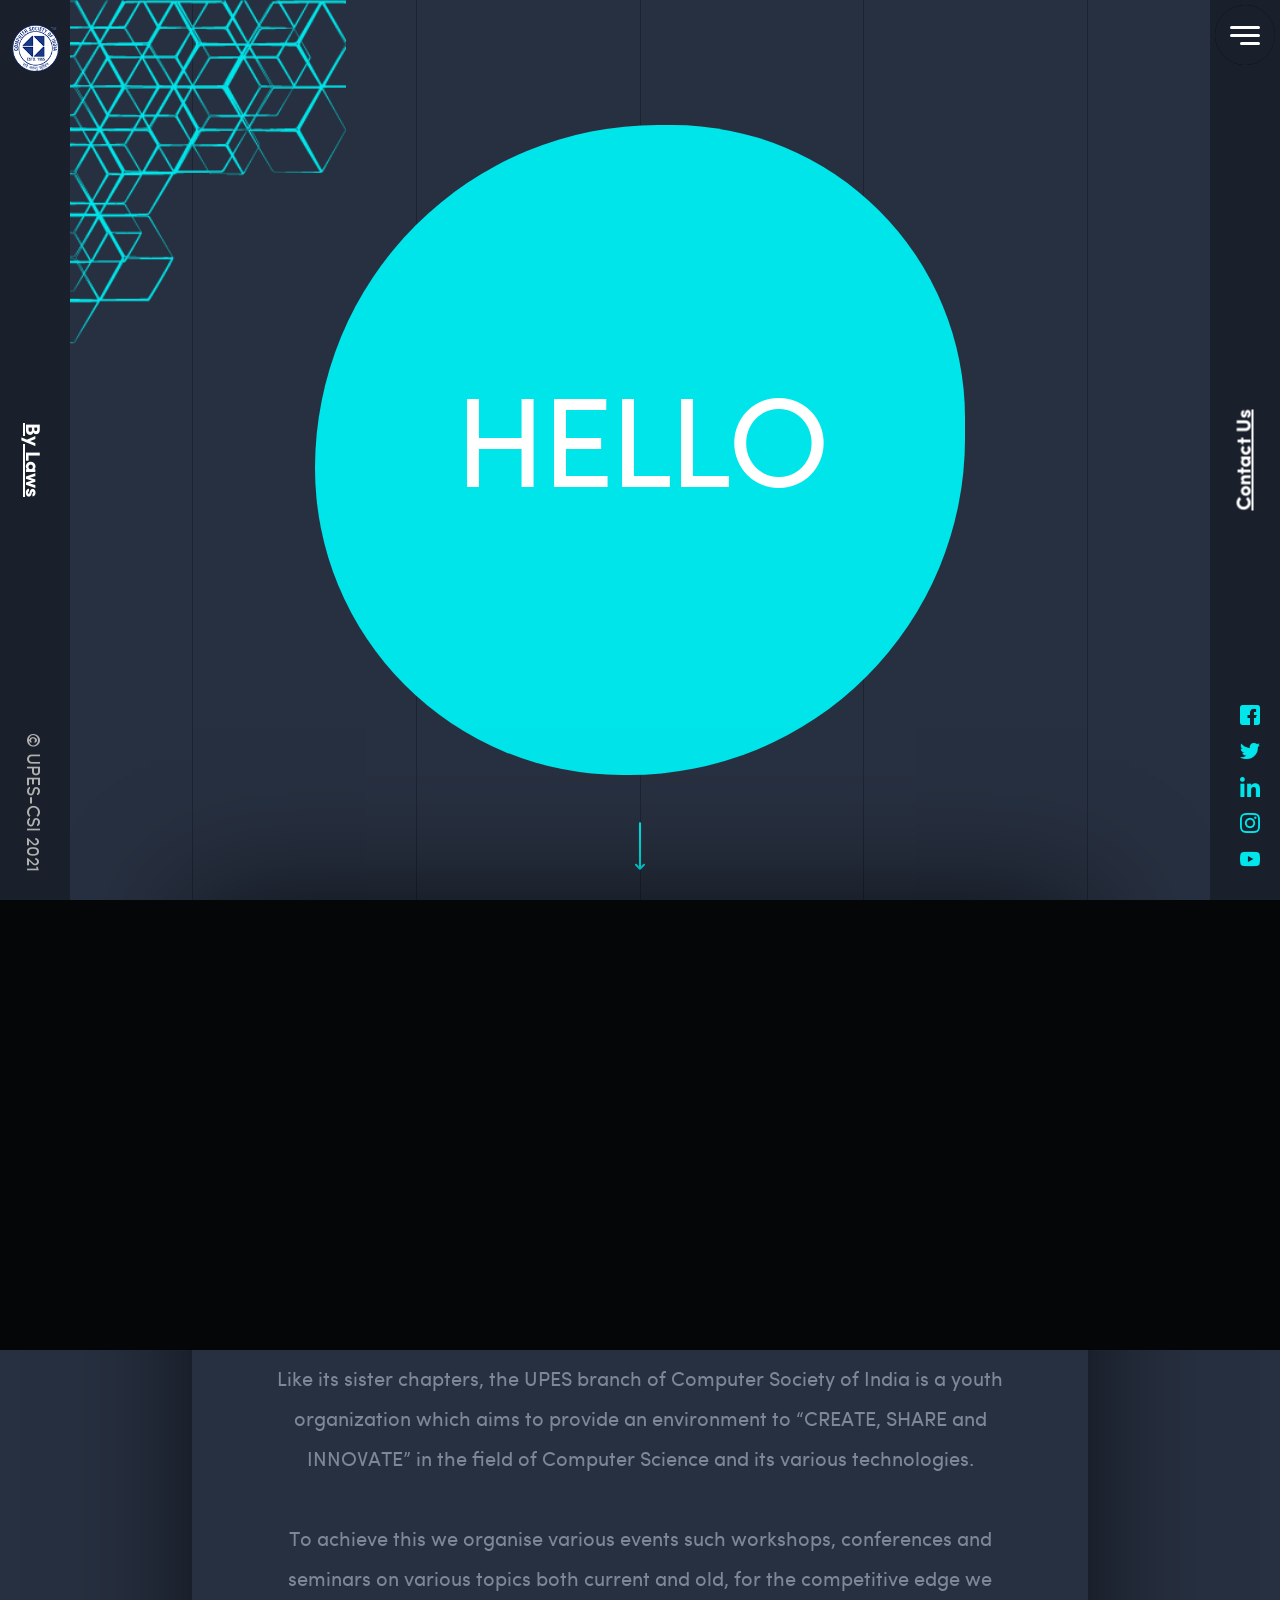
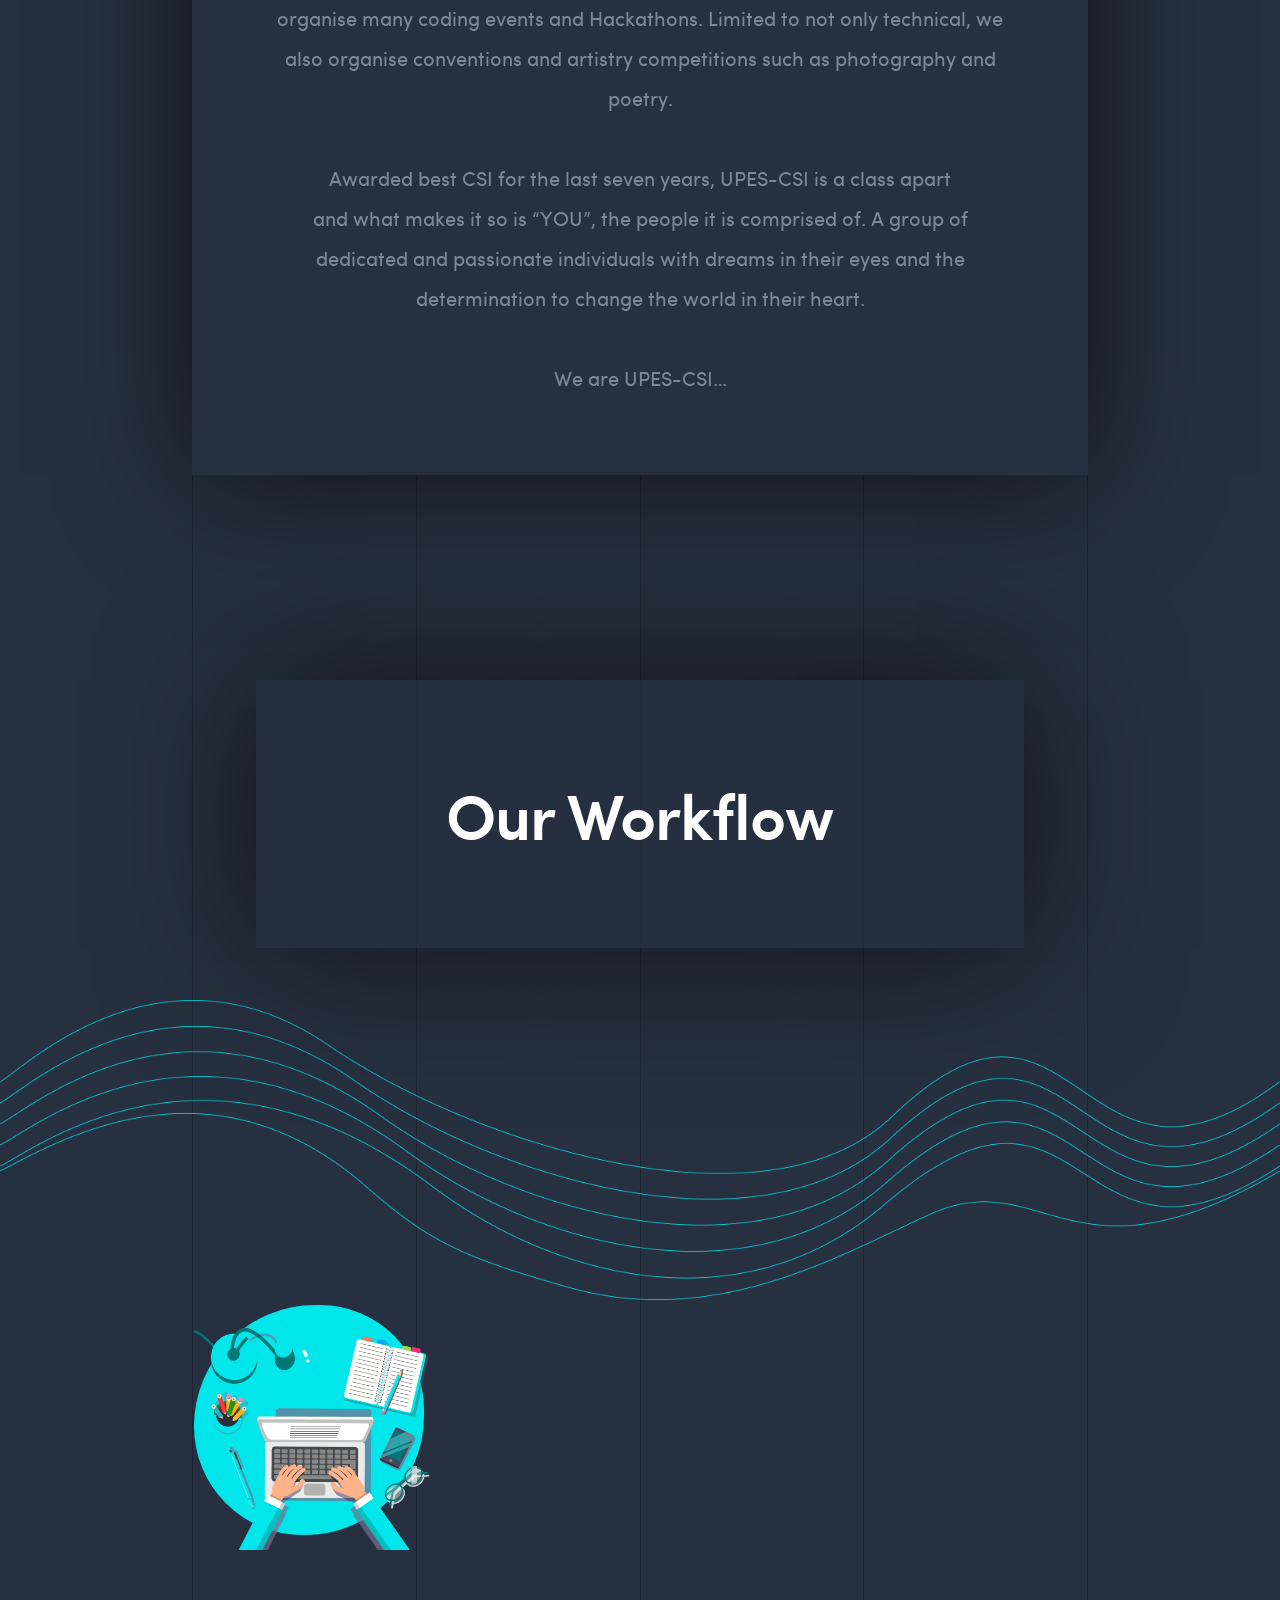
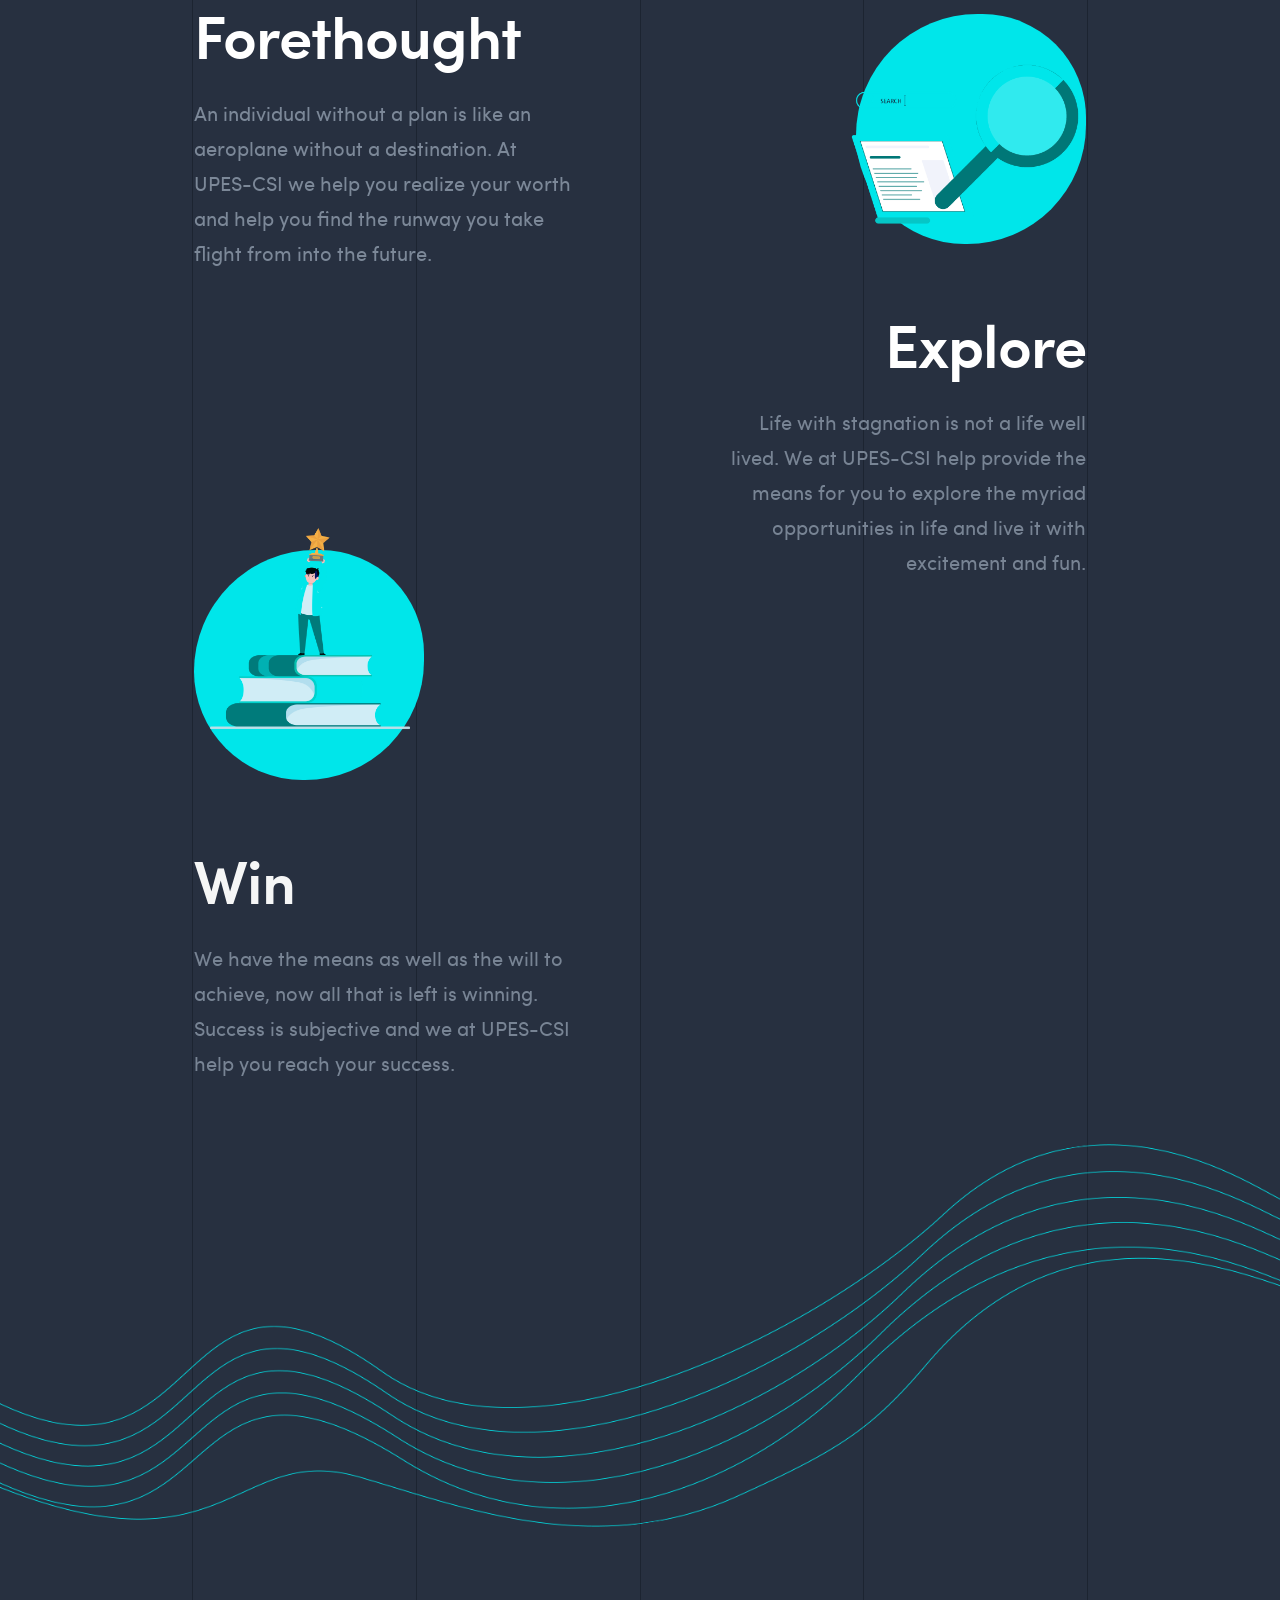
==== commit 784b12c7: "Adding Registration" ====
--- a/about.html
+++ b/about.html
@@ -39,9 +39,9 @@
                     <div class="navcolumn">
                         <h2>Portal</h2>
                         <p>Events Portal</p>
-                      <strike> <p> <as class="cd-btn" href="certification/index.php" >Certification Portal</a></p>
-                         <p><as class="cd-btn" href="portal/registration.html" >Registration Portal</a></p>
-                    </strike></div>
+                      <strike> <p> <as class="cd-btn" href="certification/index.php" >Certification Portal</a></p></strike>
+                         <a class="cd-btn" href="https://forms.gle/SJxBWCp5z3dJZToA6" >Register Here</a>
+                    </div>
                 </div>
                 <div class="bubbleback"></div>
                 <div class="bubble"></div>
--- a/css/style.css
+++ b/css/style.css
@@ -2116,7 +2116,7 @@
 .homework2{
 	    position: absolute;
     width: 100%;
-    top: 20%;
+    top: 18%;
     right: 0%;
     z-index: 100;
 }
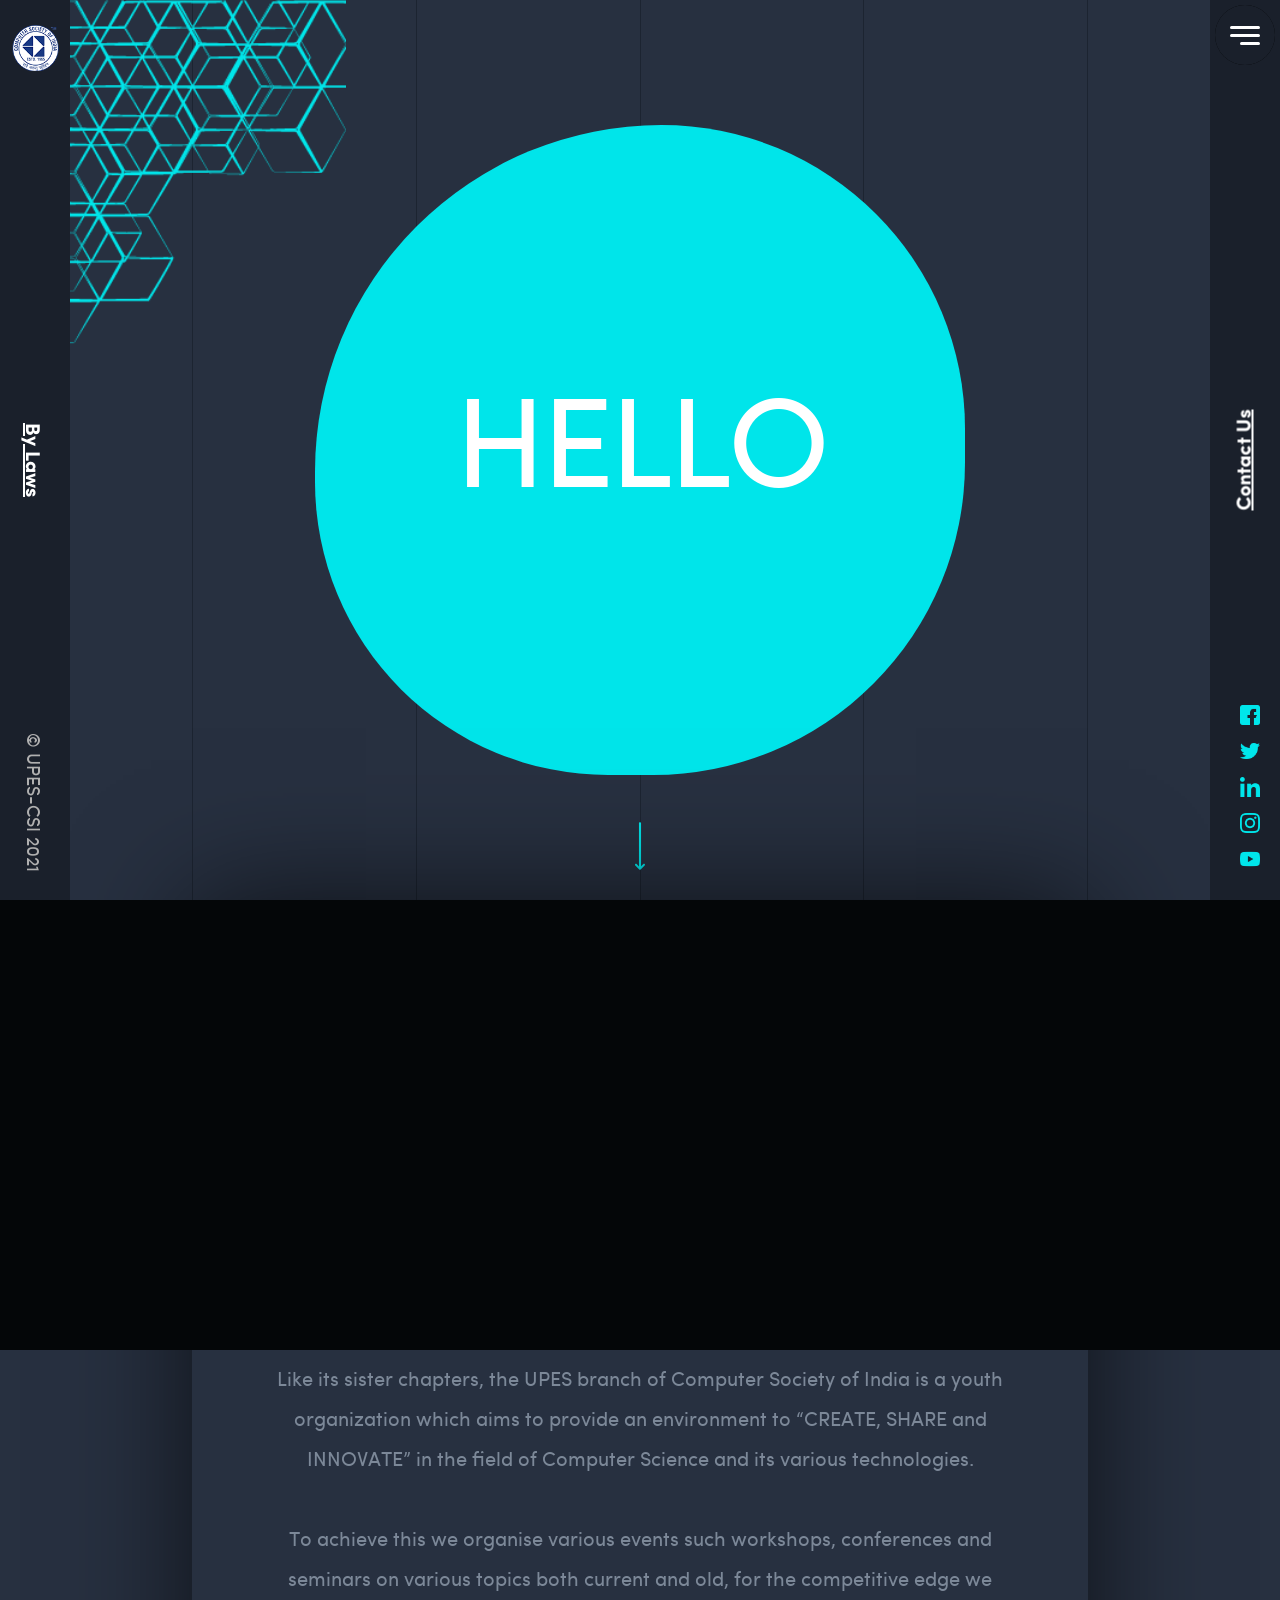
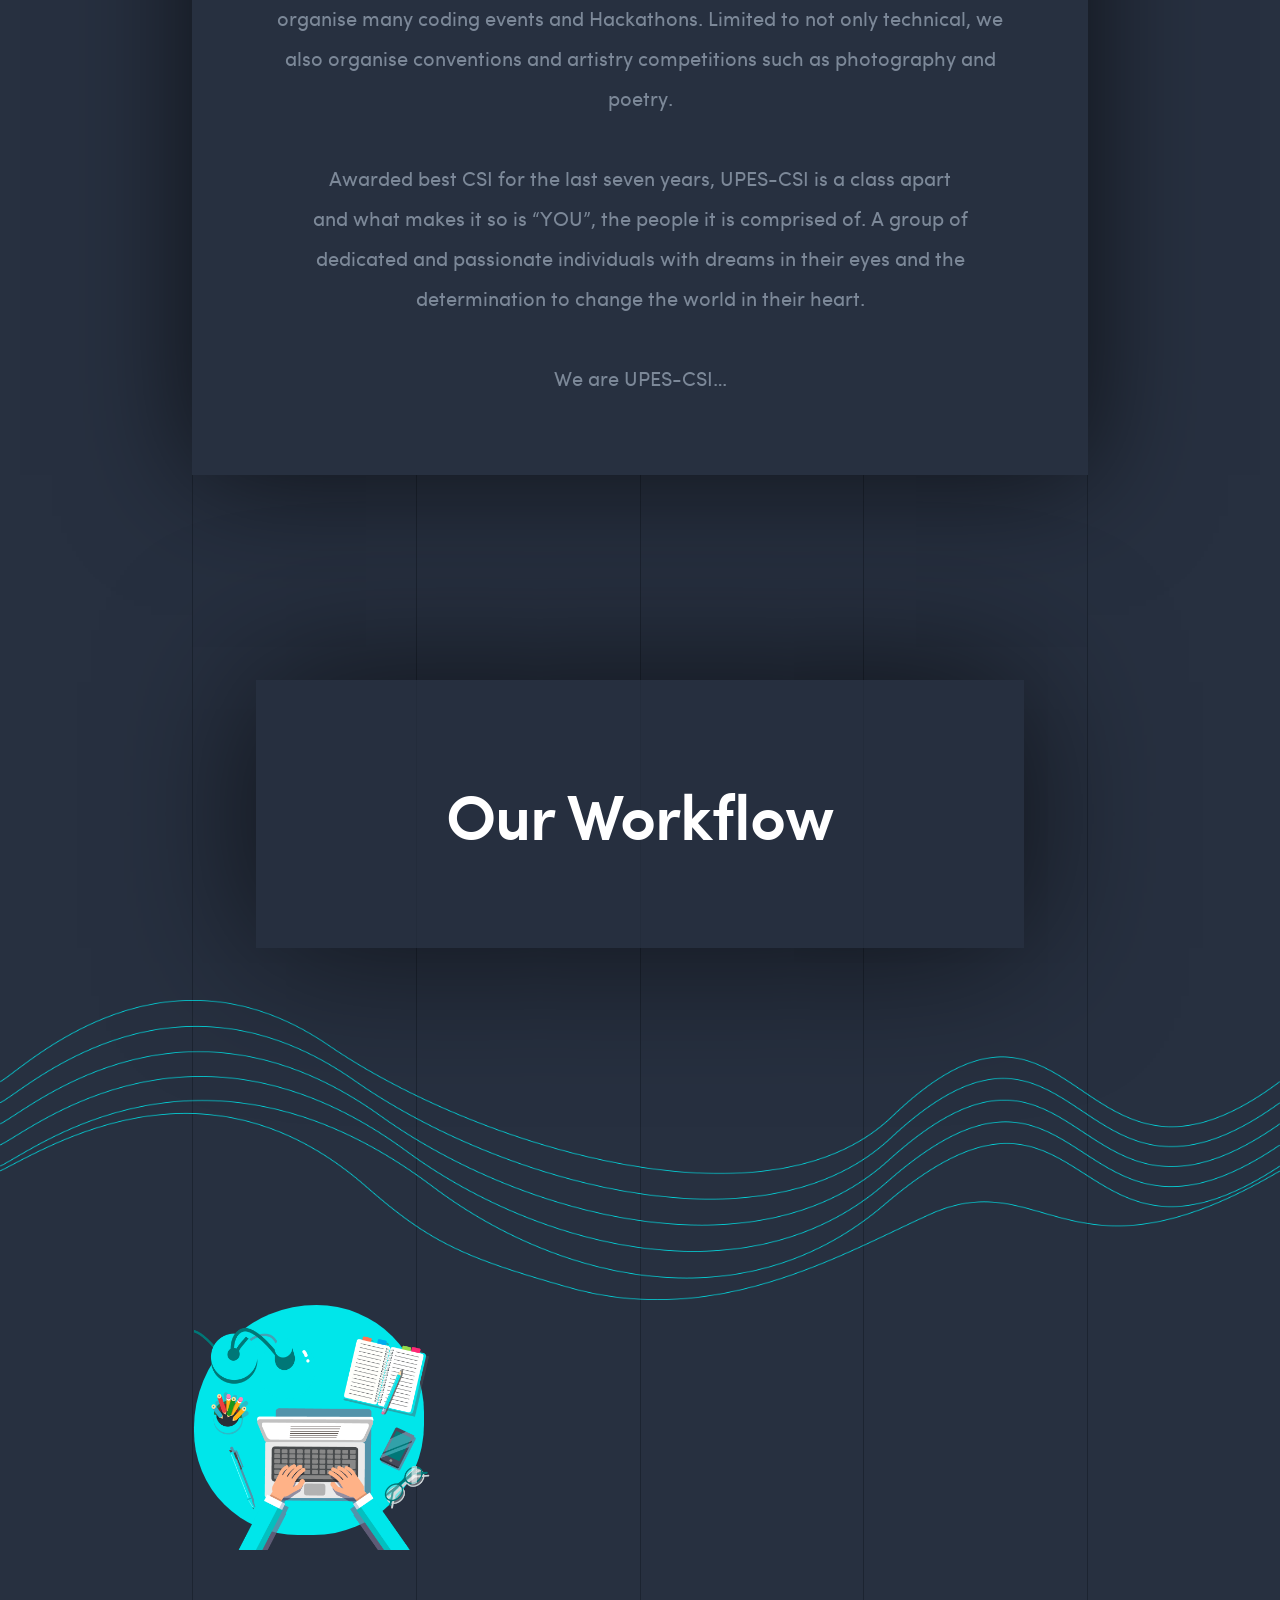
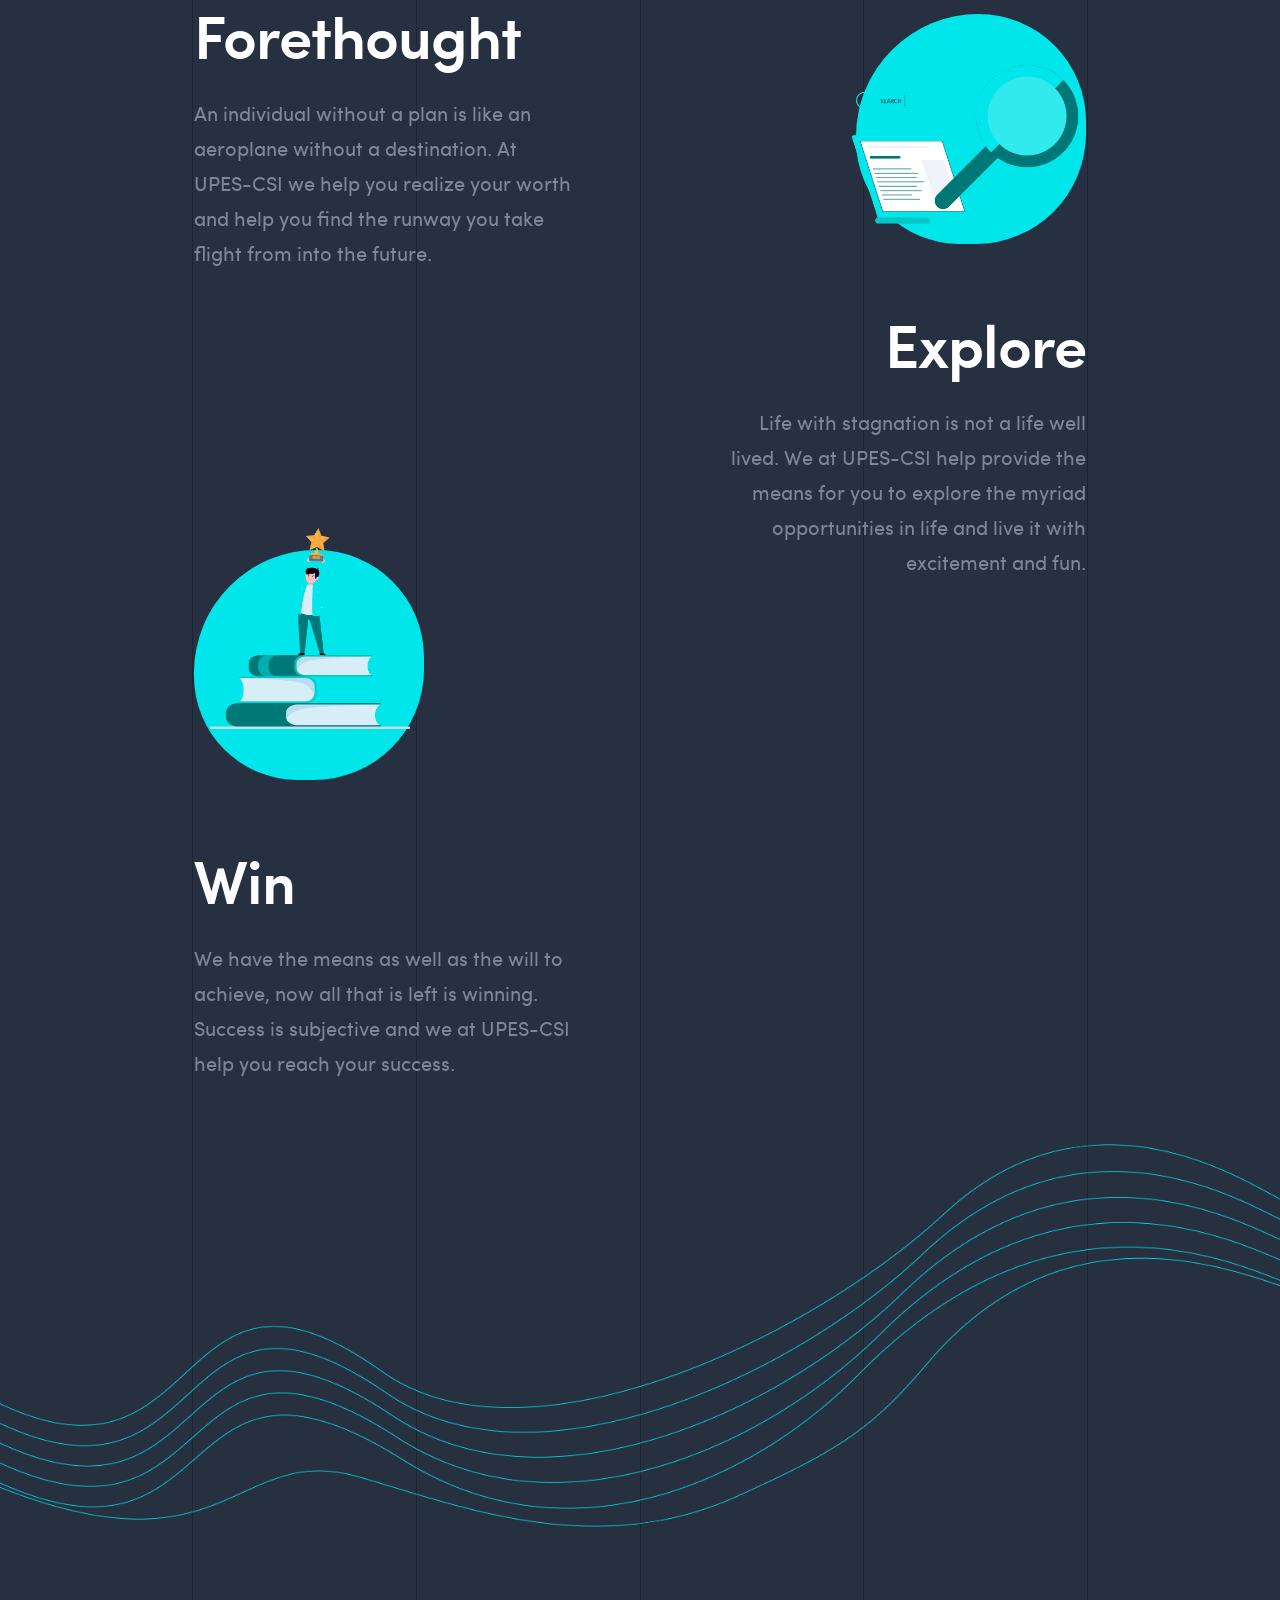
==== commit 158519d4: "Update about.html" ====
--- a/about.html
+++ b/about.html
@@ -40,7 +40,7 @@
                         <h2>Portal</h2>
                         <p>Events Portal</p>
                       <strike> <p> <as class="cd-btn" href="certification/index.php" >Certification Portal</a></p></strike>
-                         <a class="cd-btn" href="https://forms.gle/SJxBWCp5z3dJZToA6" >Register Here</a>
+                        <p><a class="cd-btn" href="https://forms.gle/SJxBWCp5z3dJZToA6" >Register Here</a></p>
                     </div>
                 </div>
                 <div class="bubbleback"></div>
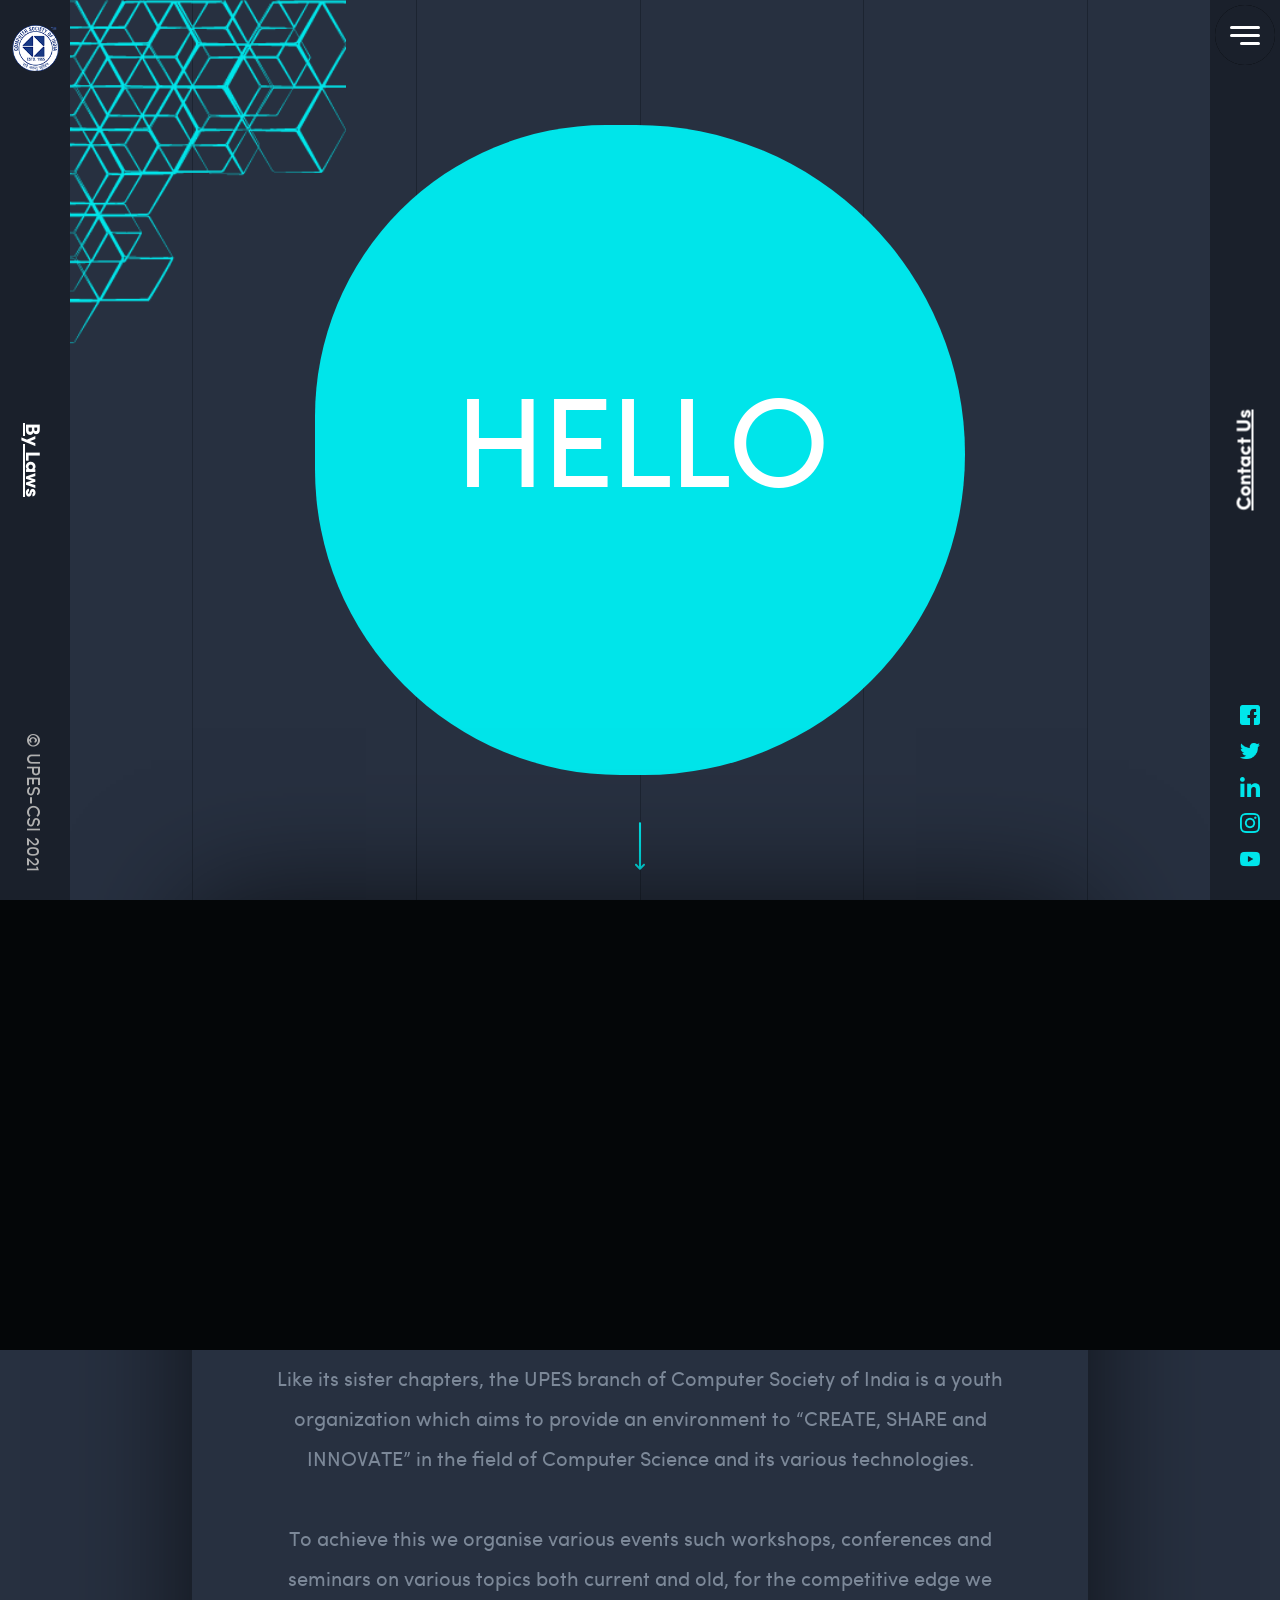
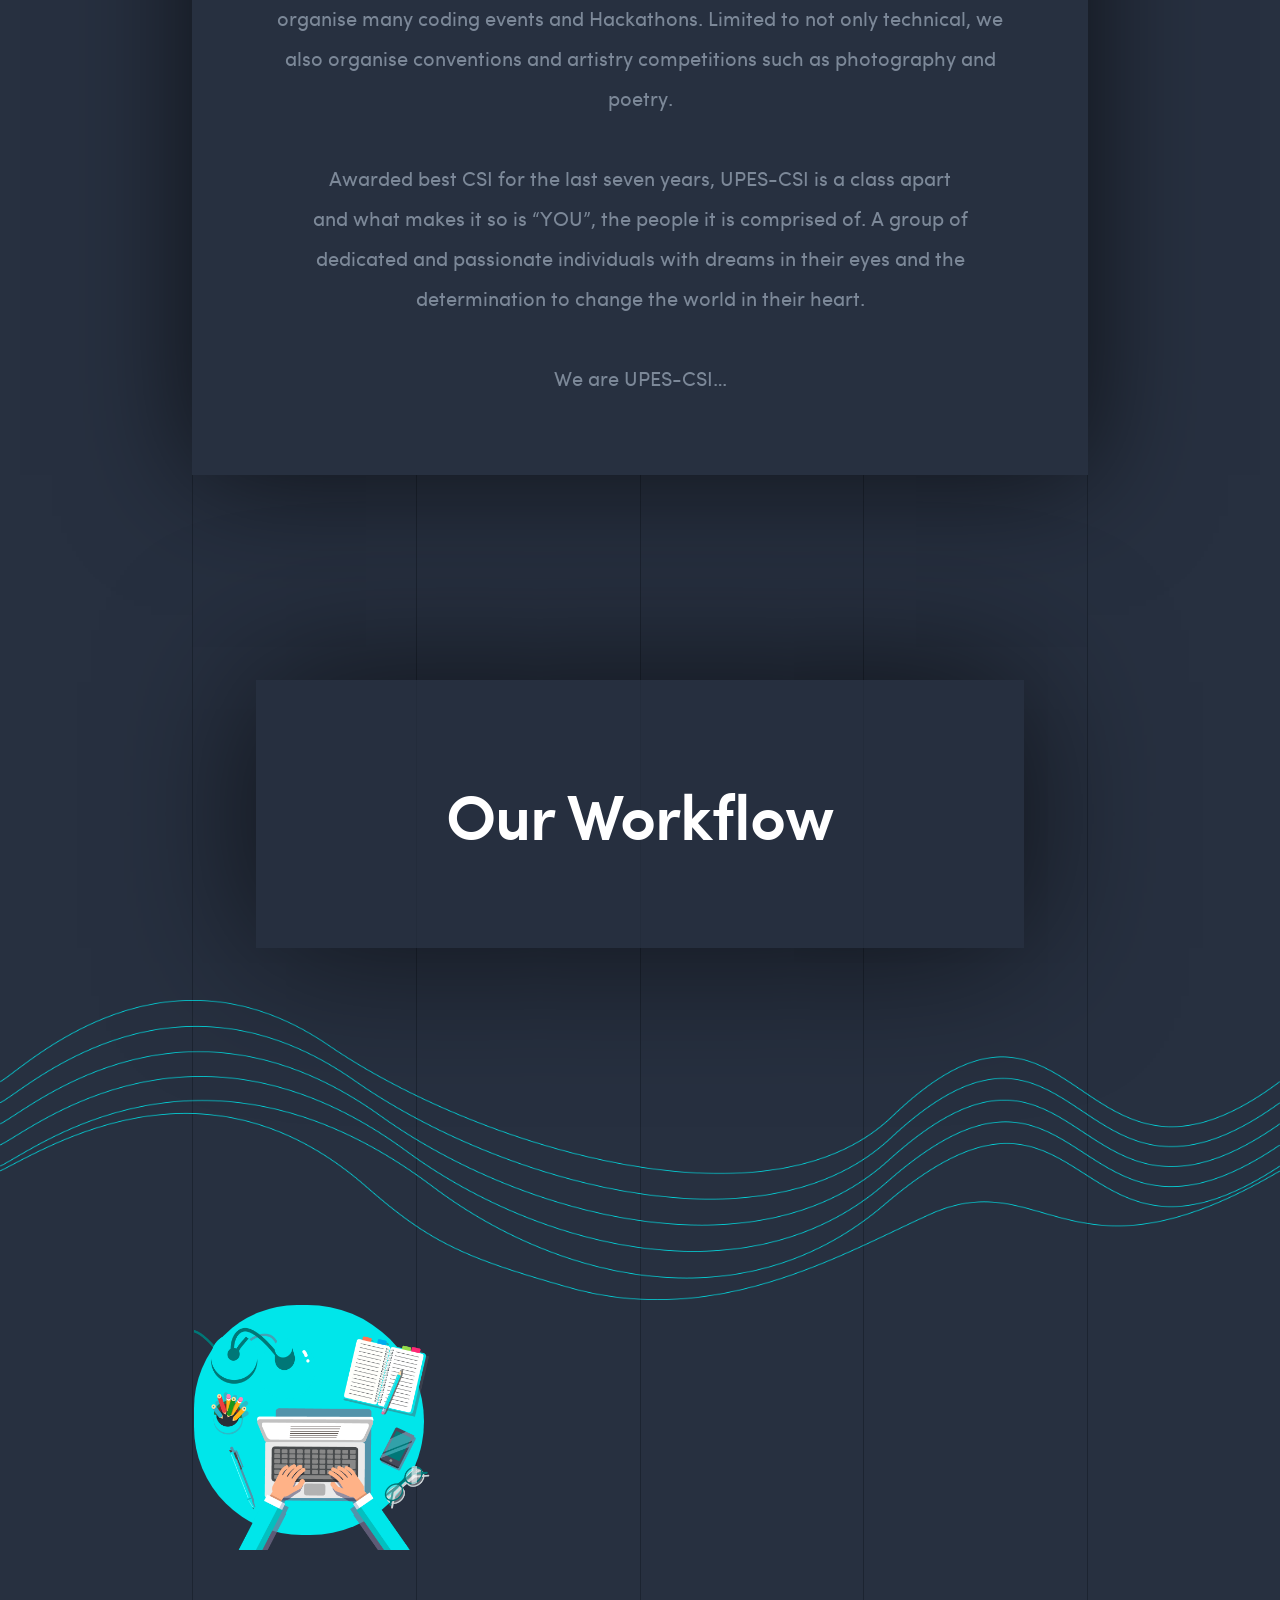
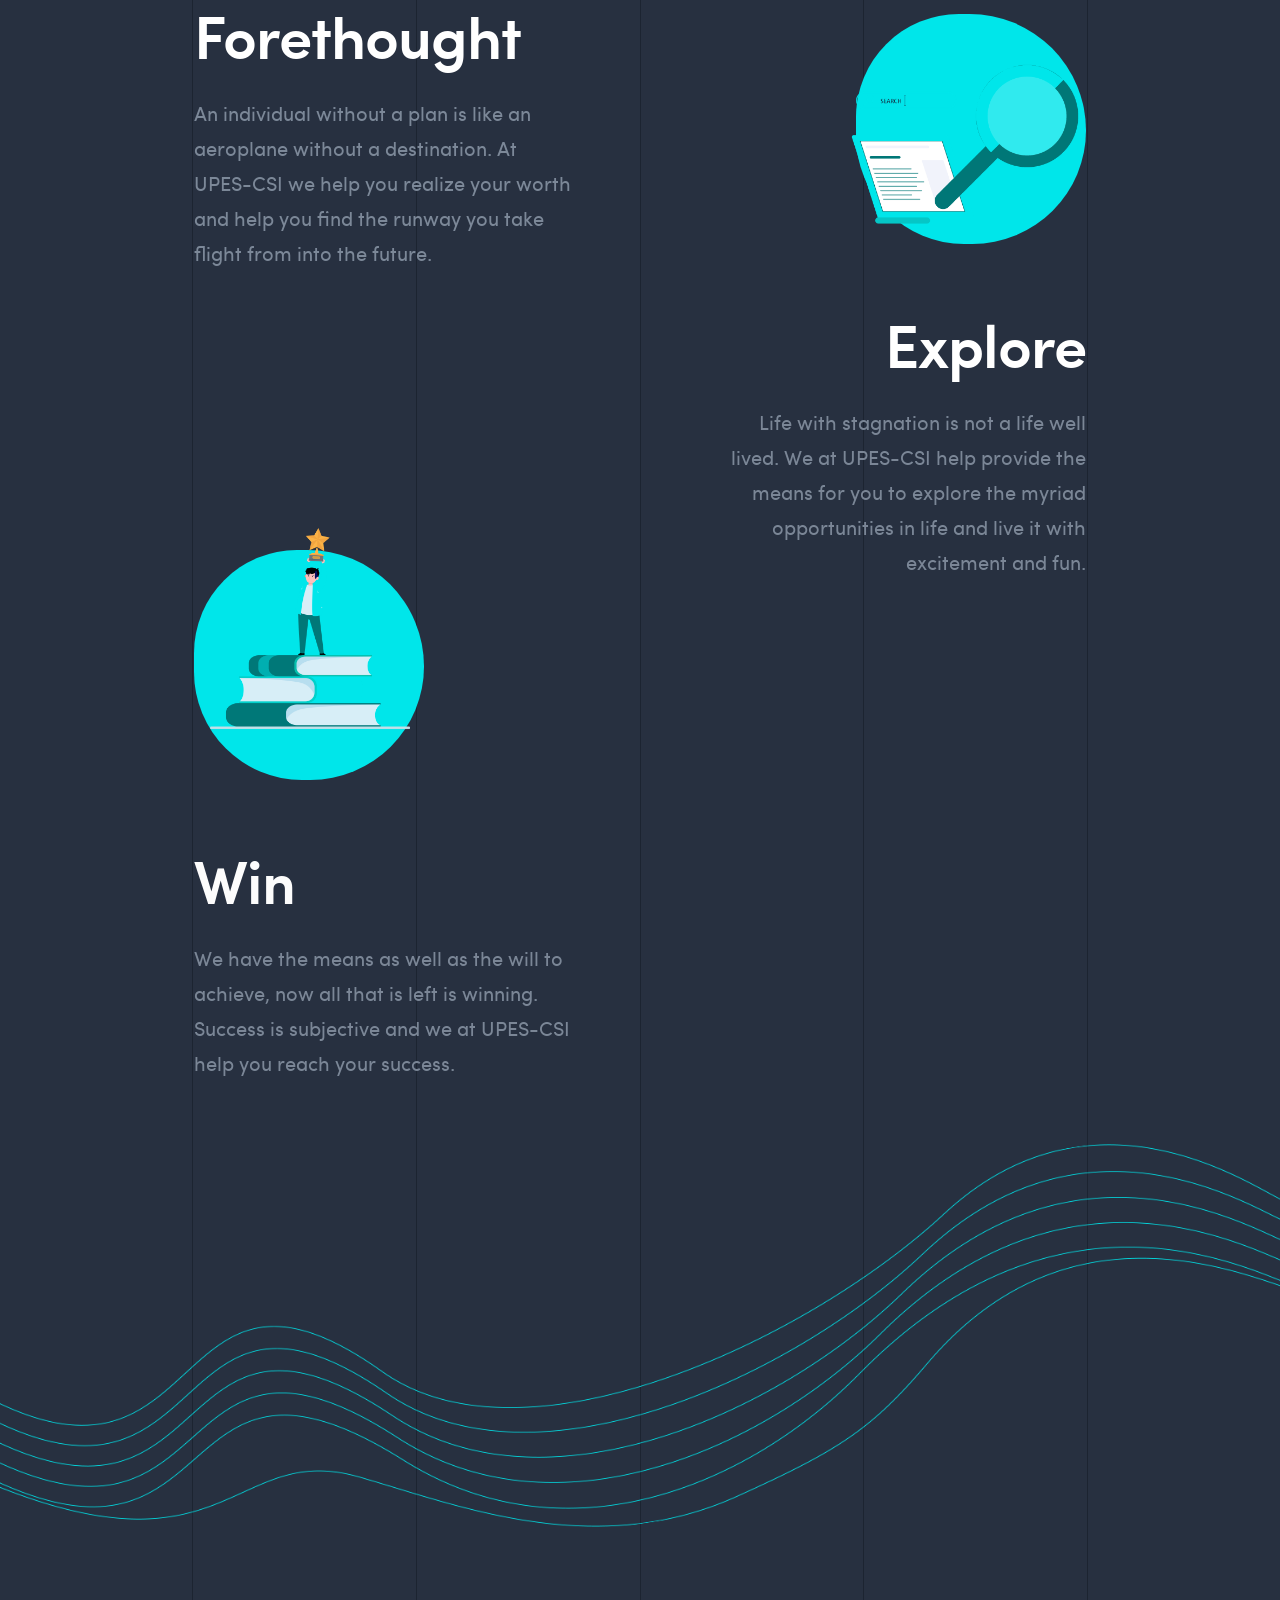
==== commit b3eb89c1: "Update about.html" ====
--- a/about.html
+++ b/about.html
@@ -40,7 +40,7 @@
                         <h2>Portal</h2>
                         <p>Events Portal</p>
                       <strike> <p> <as class="cd-btn" href="certification/index.php" >Certification Portal</a></p></strike>
-                        <p><a class="cd-btn" href="https://forms.gle/SJxBWCp5z3dJZToA6" >Register Here</a></p>
+                        <p><a class="cd-btn" href="https://forms.gle/SJxBWCp5z3dJZToA6">Register Here</a></p>
                     </div>
                 </div>
                 <div class="bubbleback"></div>
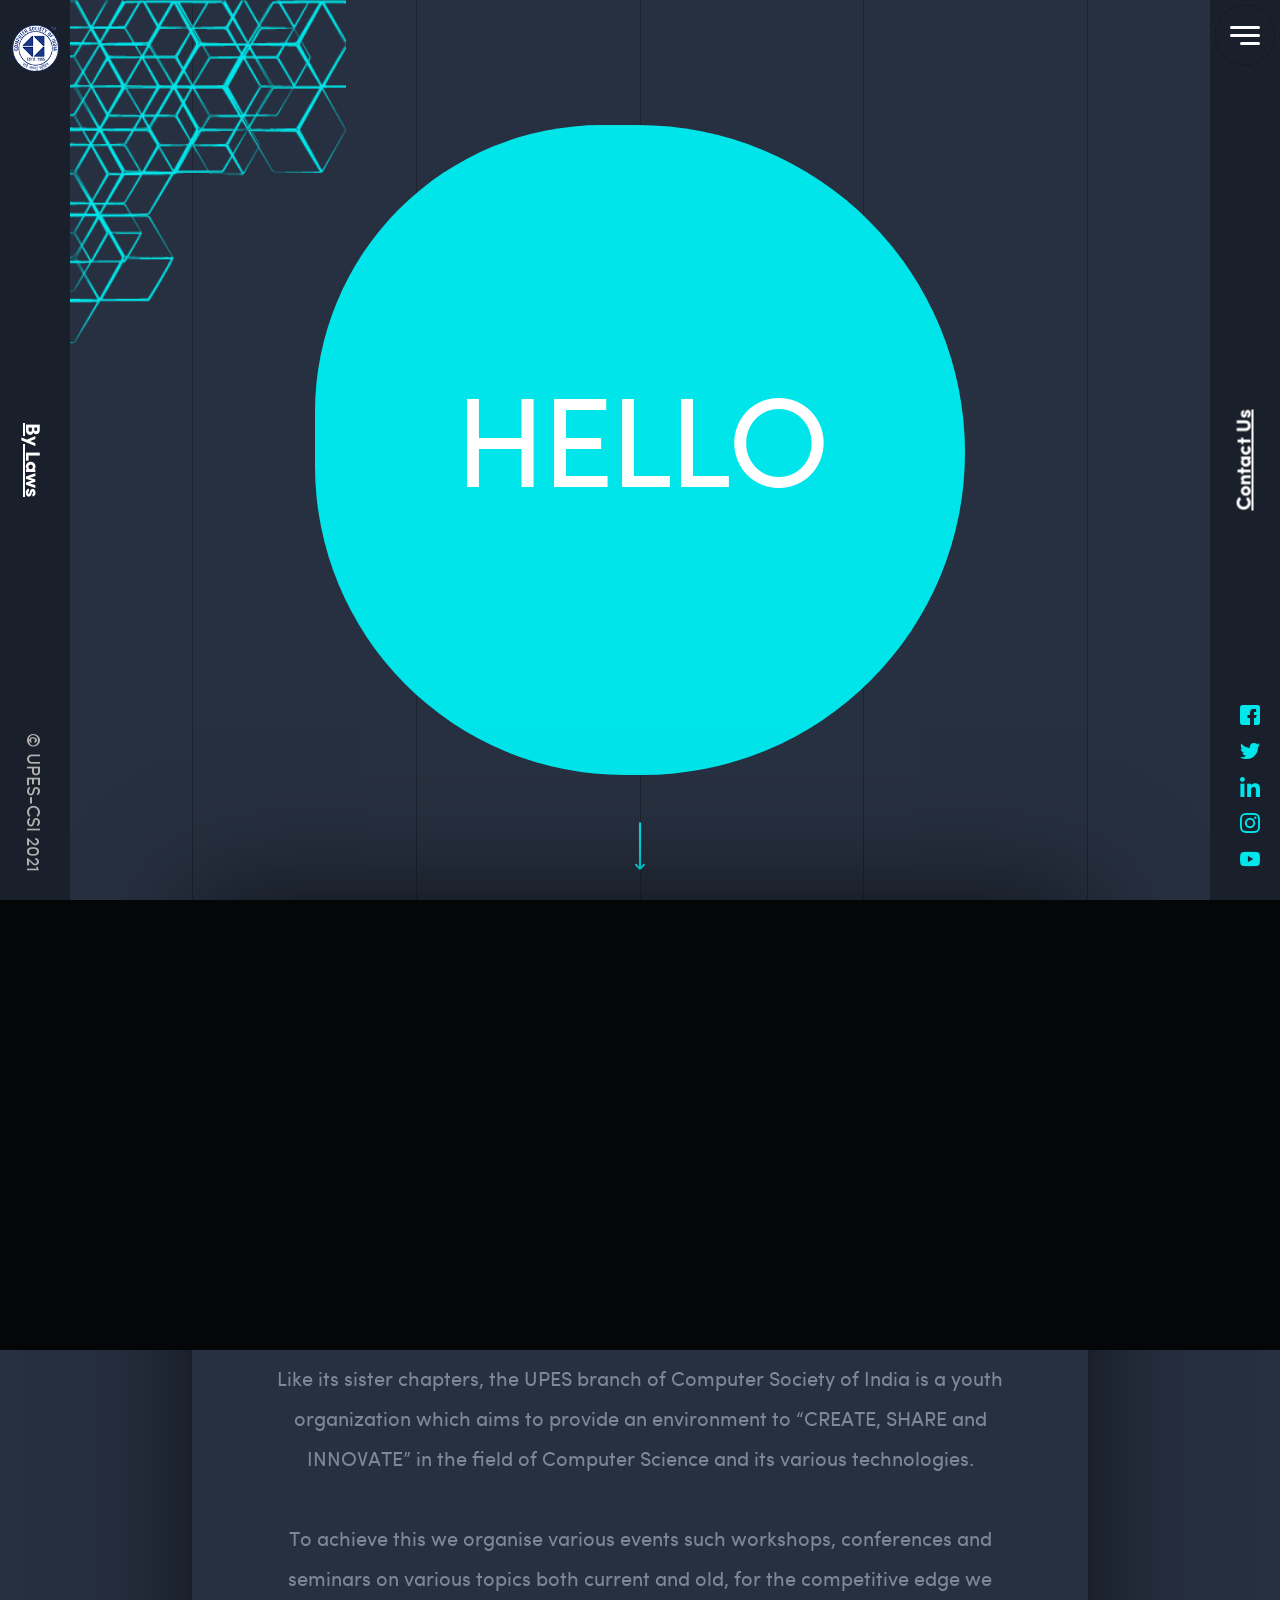
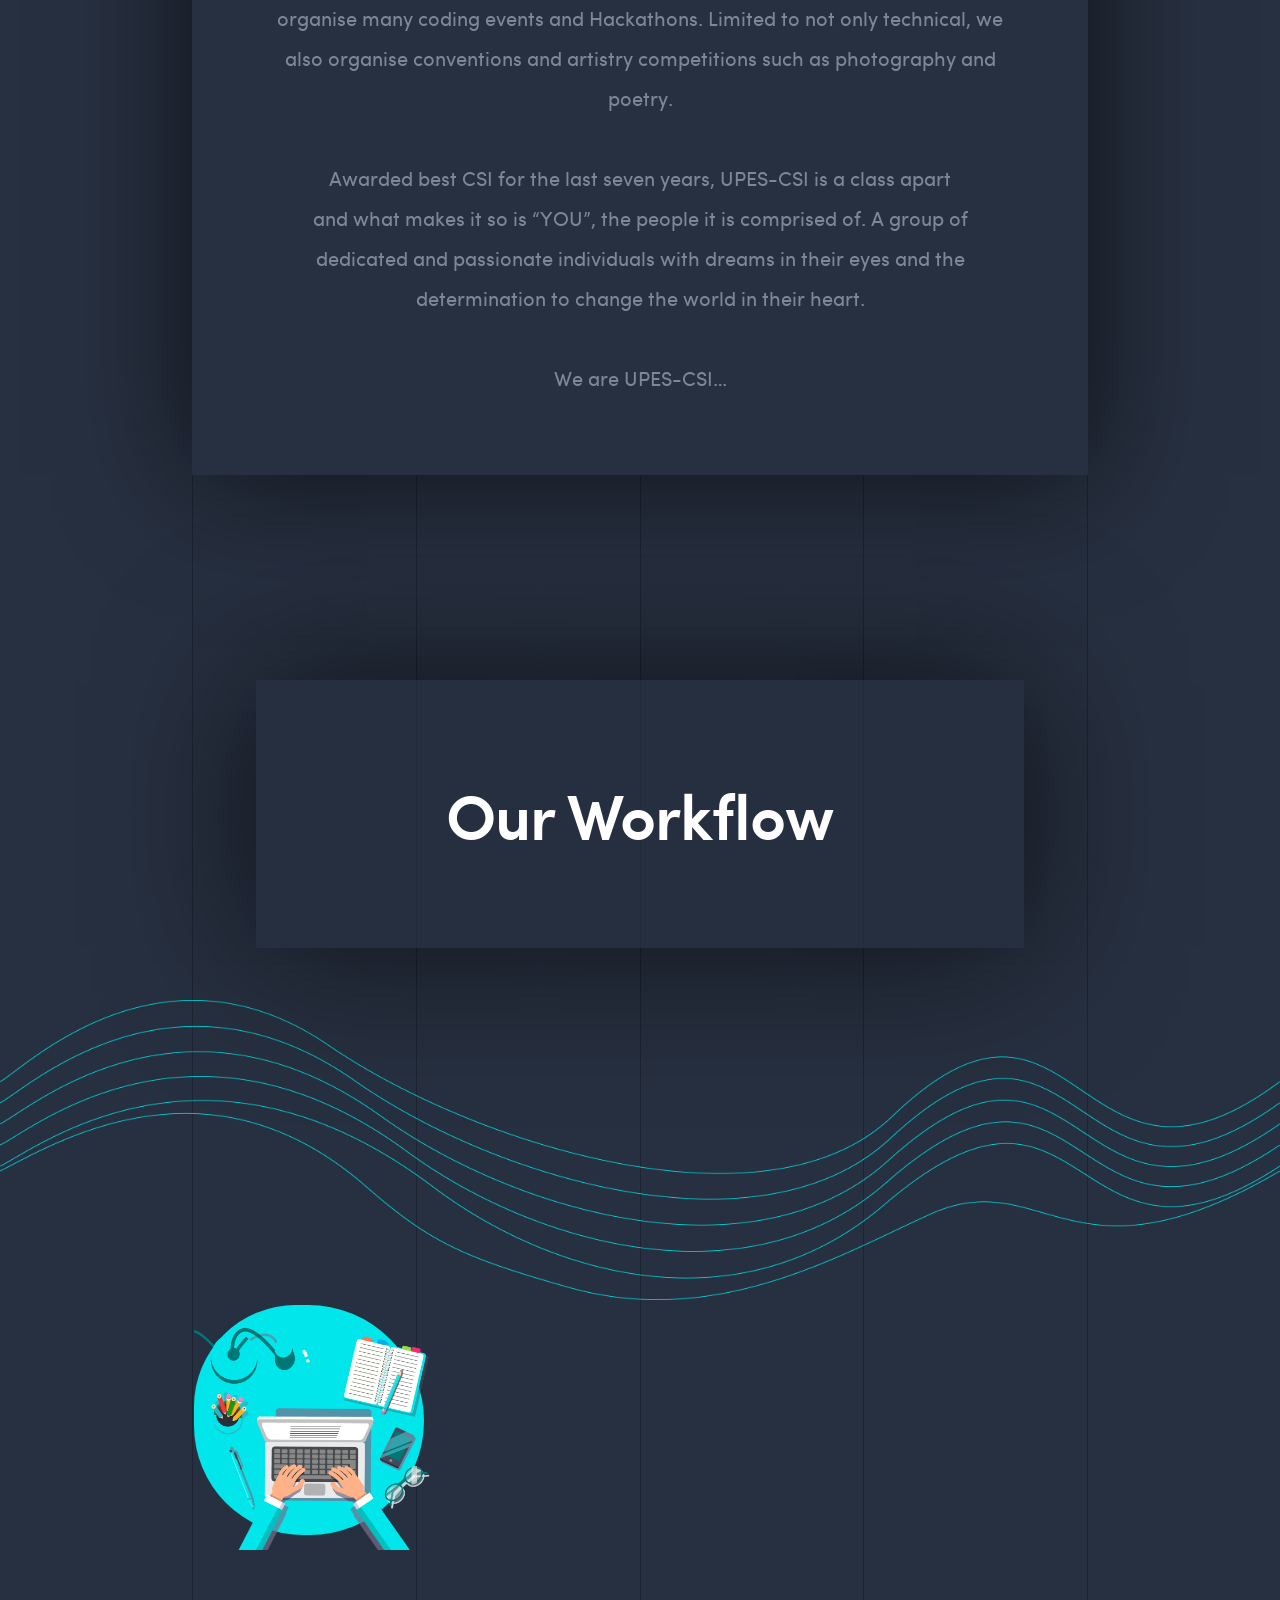
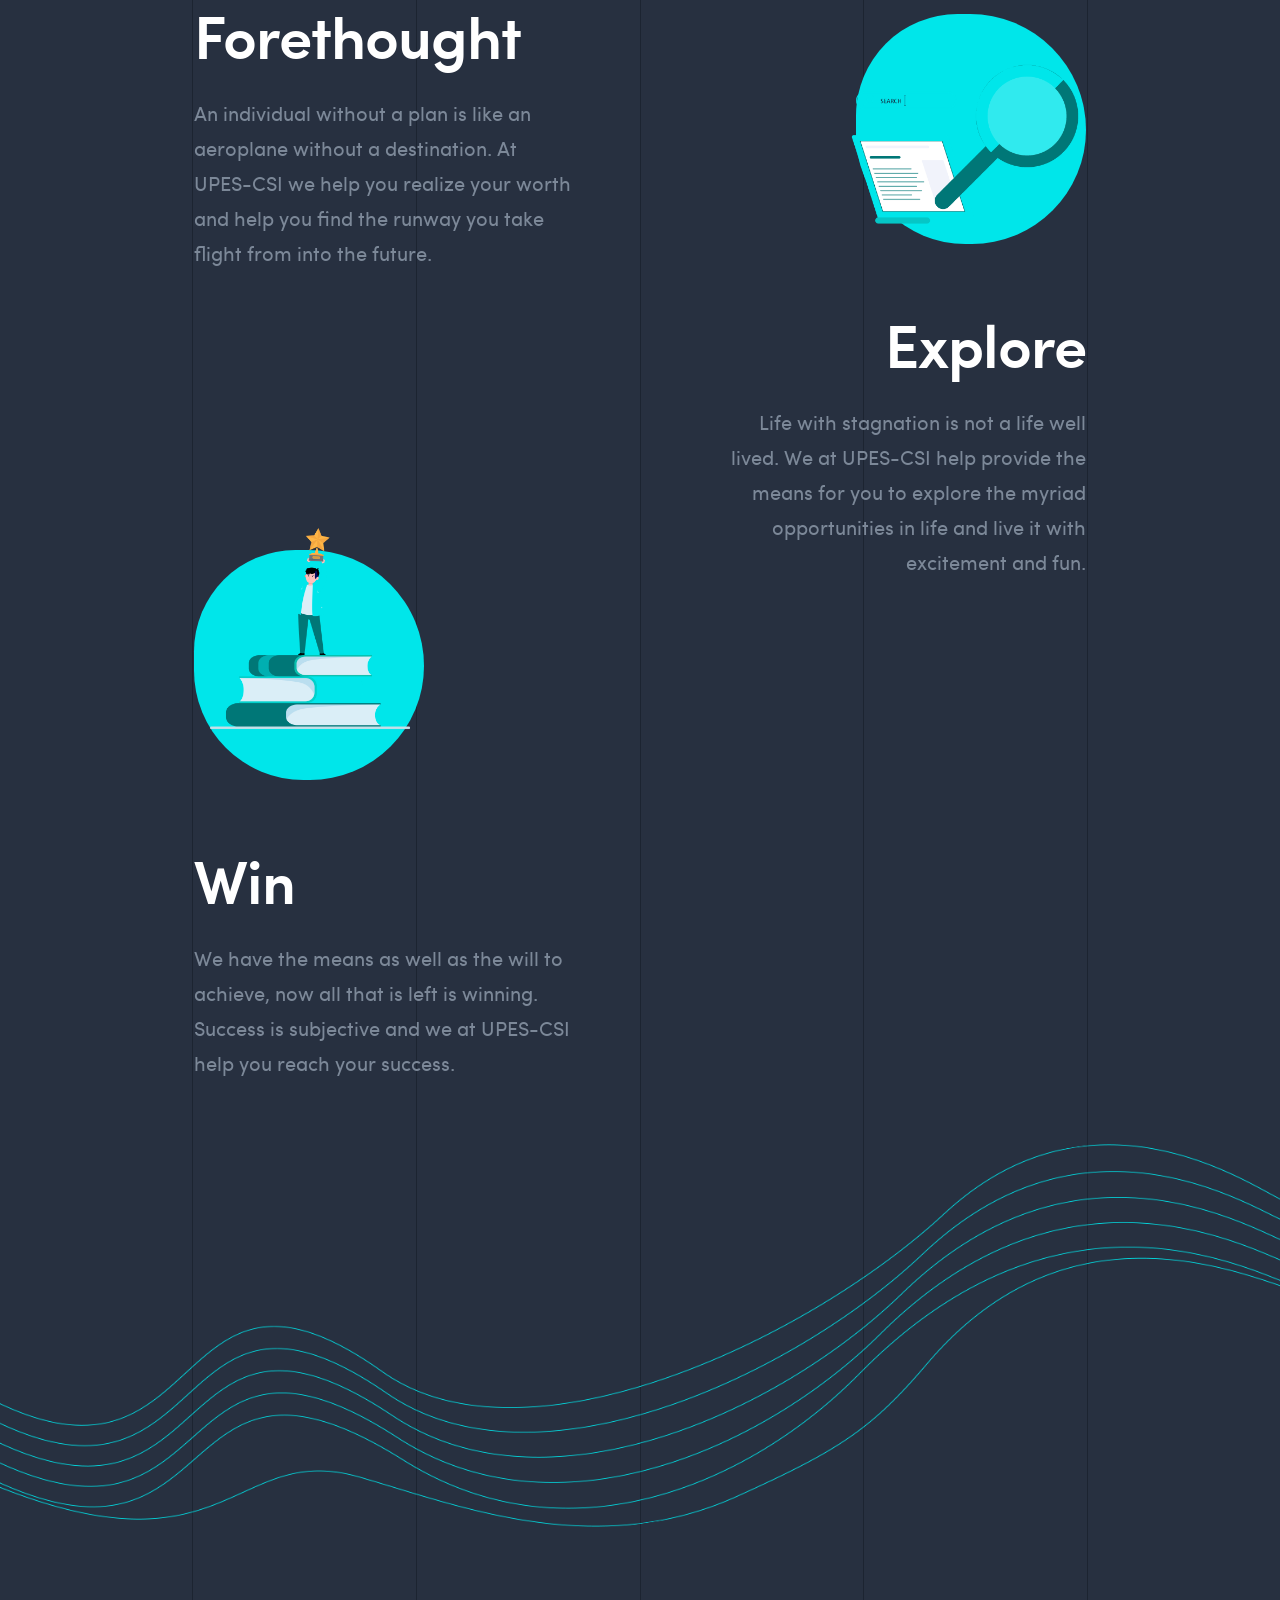
==== commit 432c5dbe: "Update about.html" ====
--- a/about.html
+++ b/about.html
@@ -39,7 +39,7 @@
                     <div class="navcolumn">
                         <h2>Portal</h2>
                         <p>Events Portal</p>
-                      <strike> <p> <as class="cd-btn" href="certification/index.php" >Certification Portal</a></p></strike>
+                      <p> <as class="cd-btn" href="certification/index.php" >Certification Portal</a></p>
                         <p><a class="cd-btn" href="https://forms.gle/SJxBWCp5z3dJZToA6">Register Here</a></p>
                     </div>
                 </div>
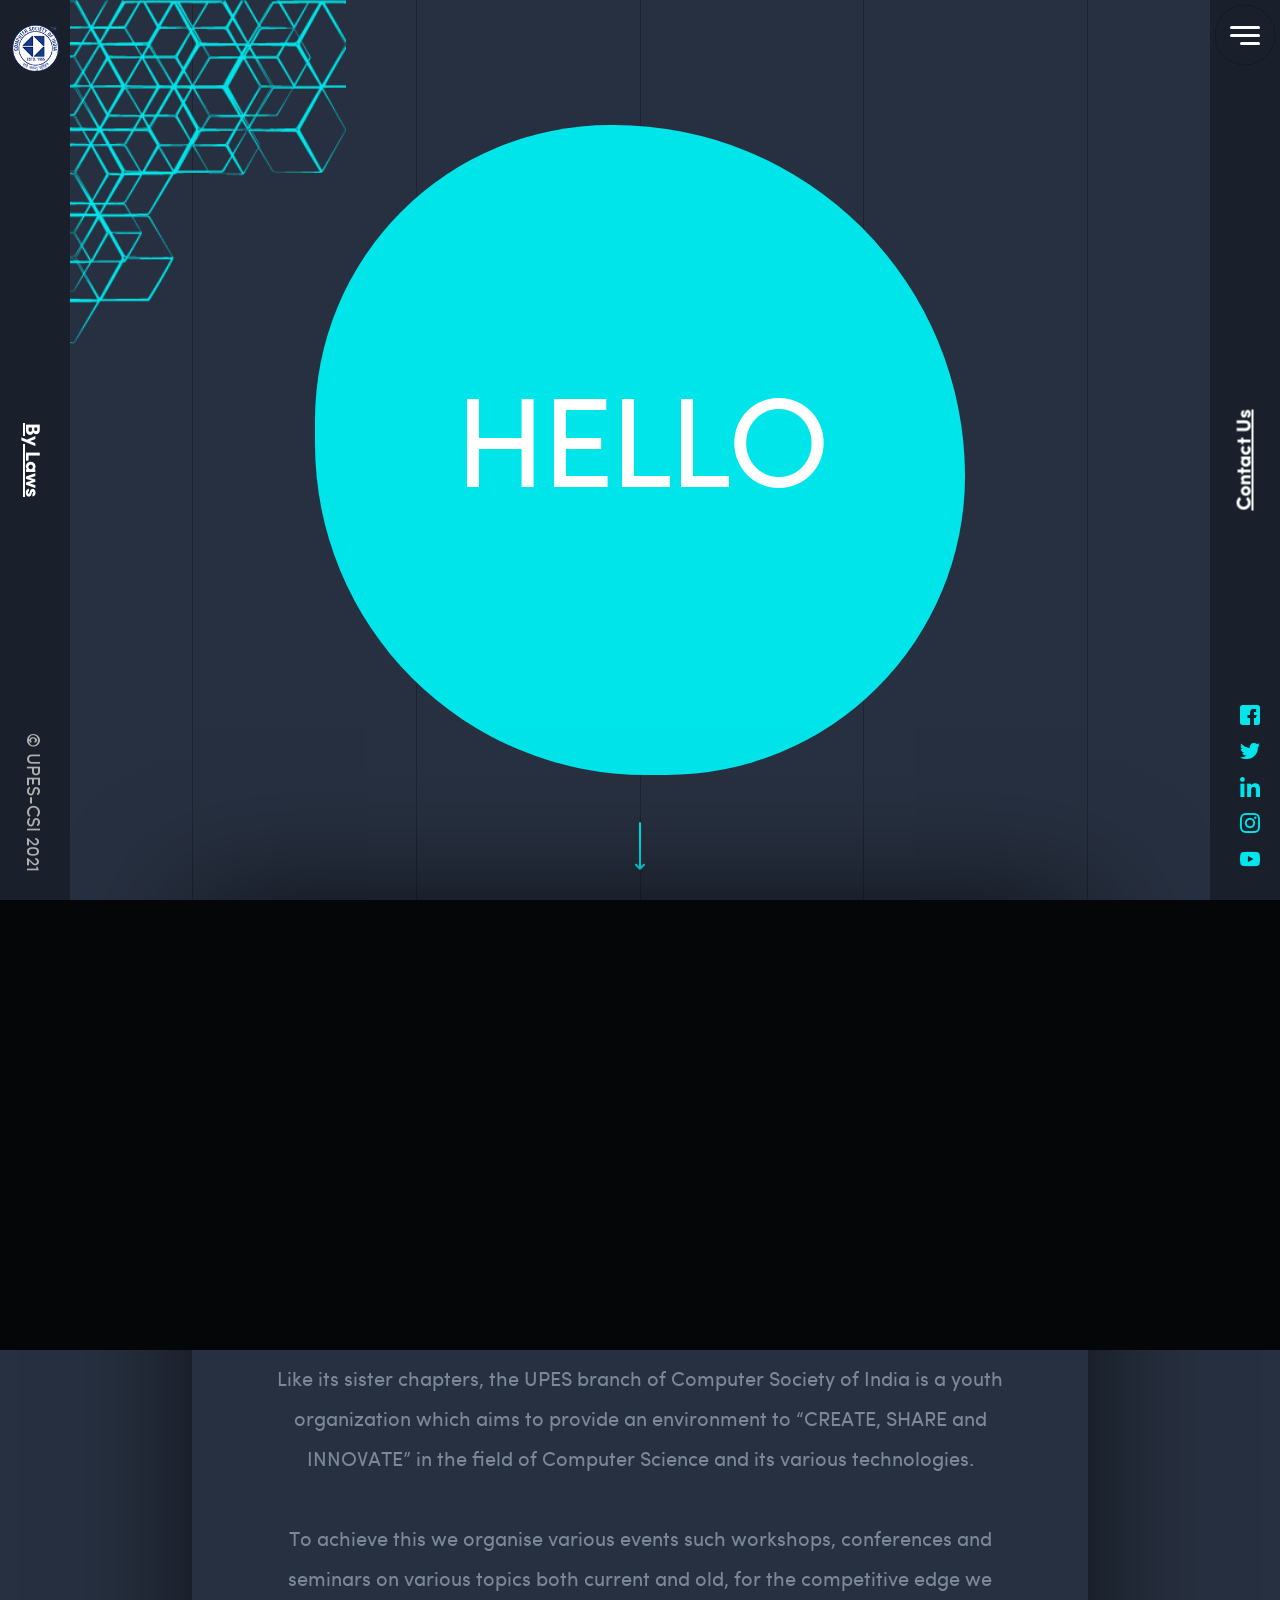
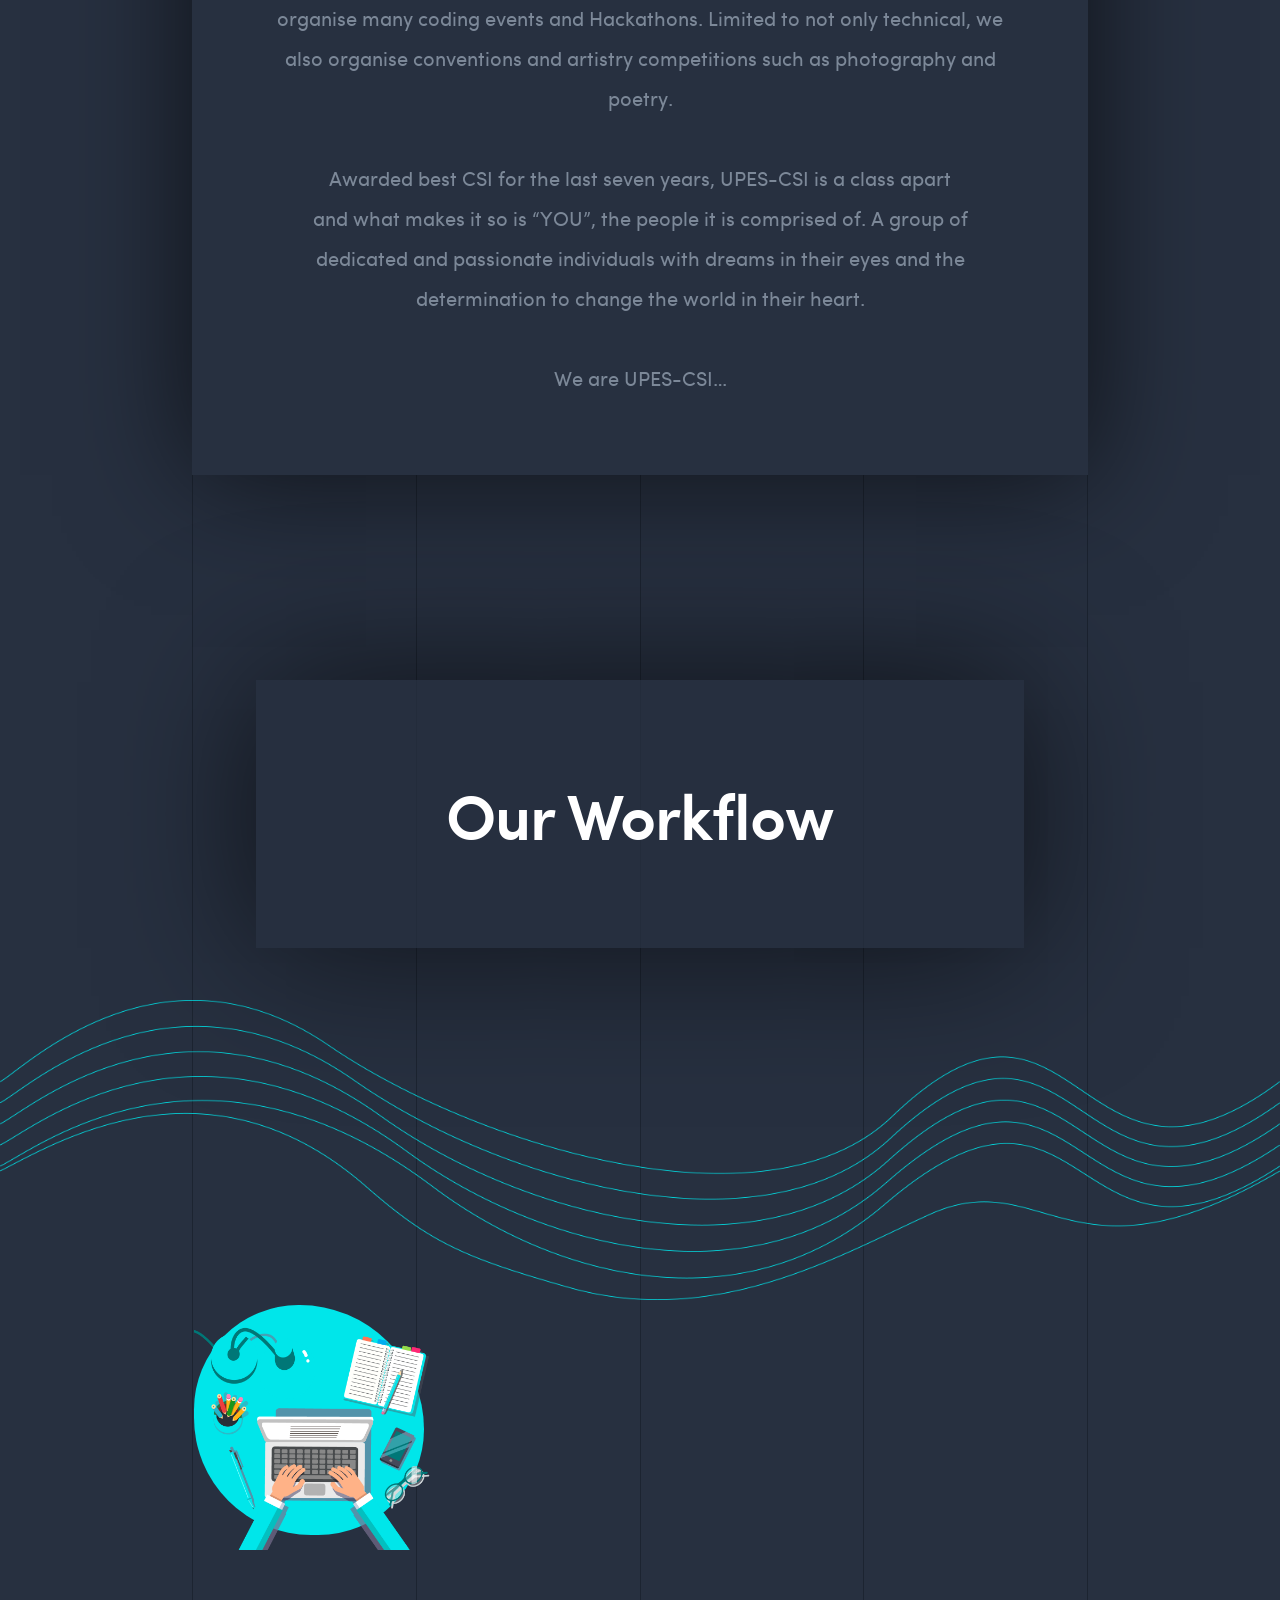
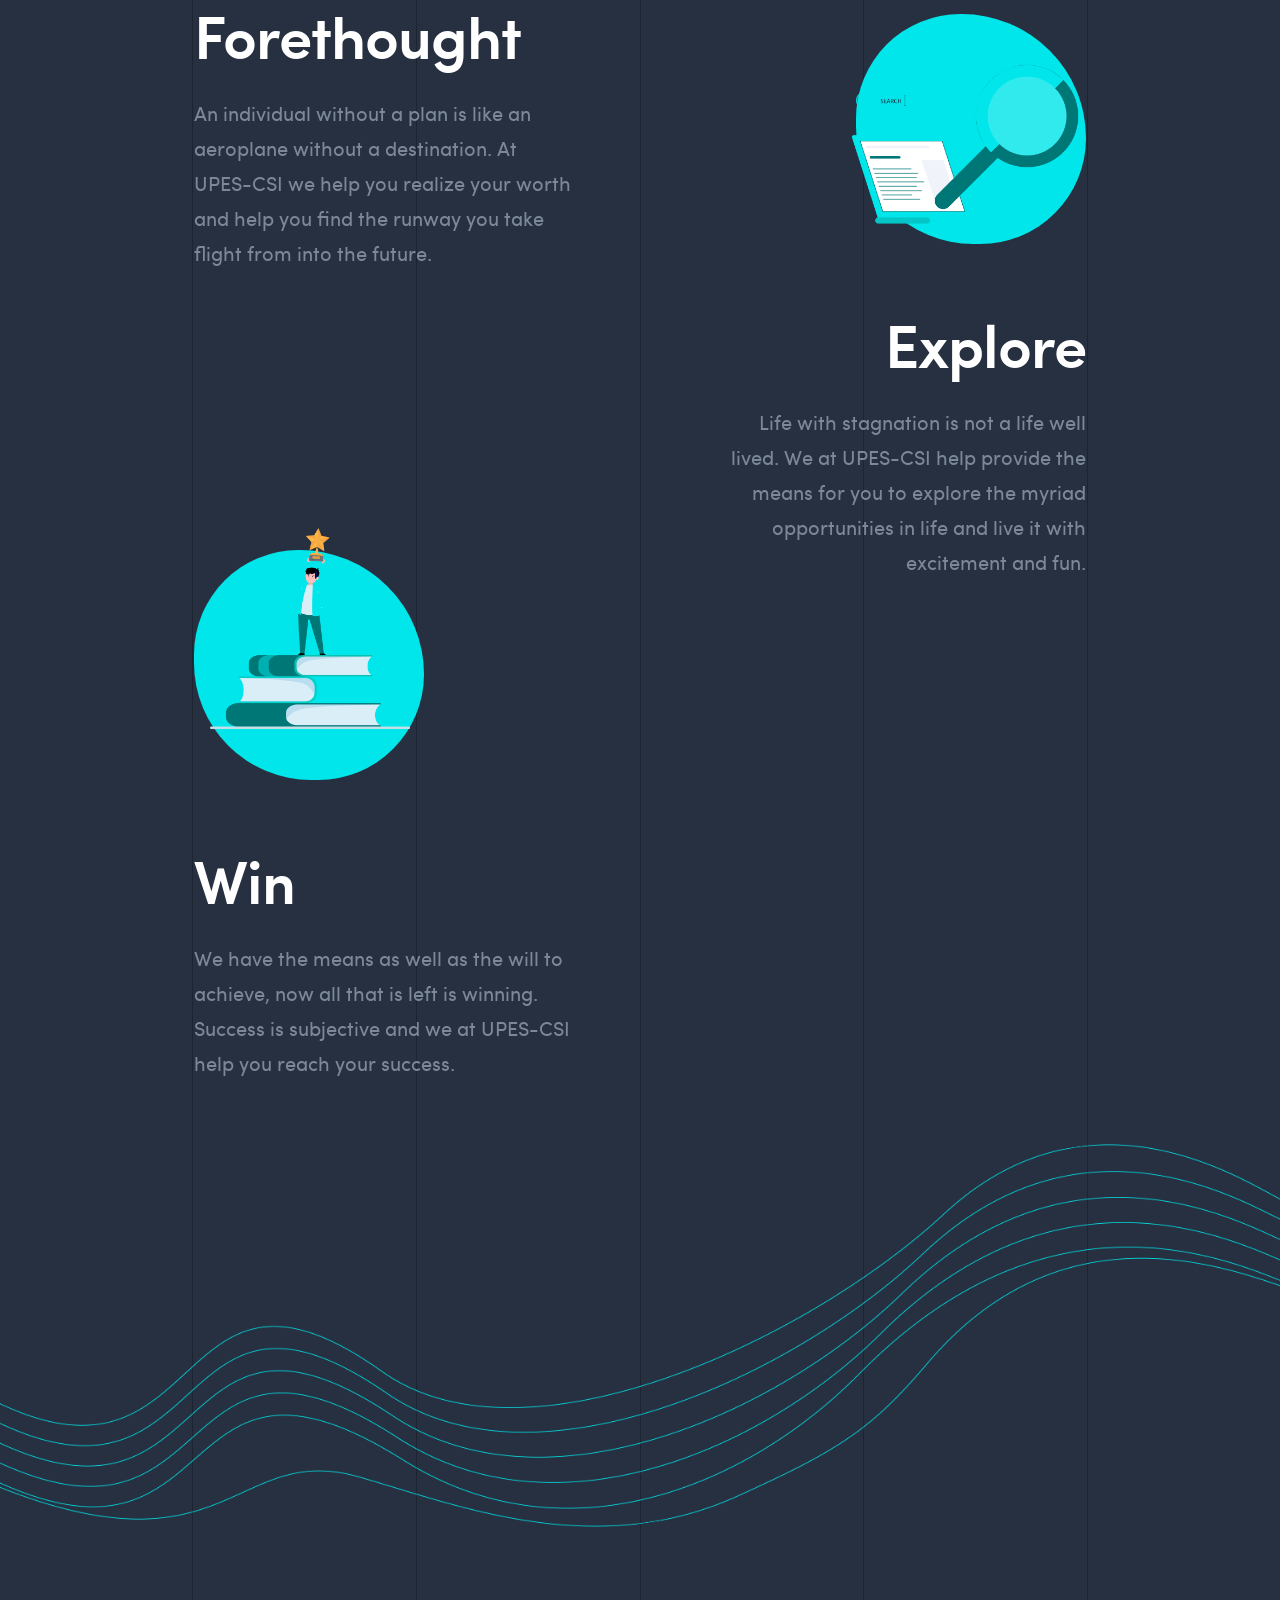
==== commit efc75b4c: "Update about.html" ====
--- a/about.html
+++ b/about.html
@@ -39,7 +39,7 @@
                     <div class="navcolumn">
                         <h2>Portal</h2>
                         <p>Events Portal</p>
-                      <p> <as class="cd-btn" href="certification/index.php" >Certification Portal</a></p>
+                      <strike> <p> <as class="cd-btn" href="certification/index.php" >Certification Portal</a></p></strike><br>
                         <p><a class="cd-btn" href="https://forms.gle/SJxBWCp5z3dJZToA6">Register Here</a></p>
                     </div>
                 </div>
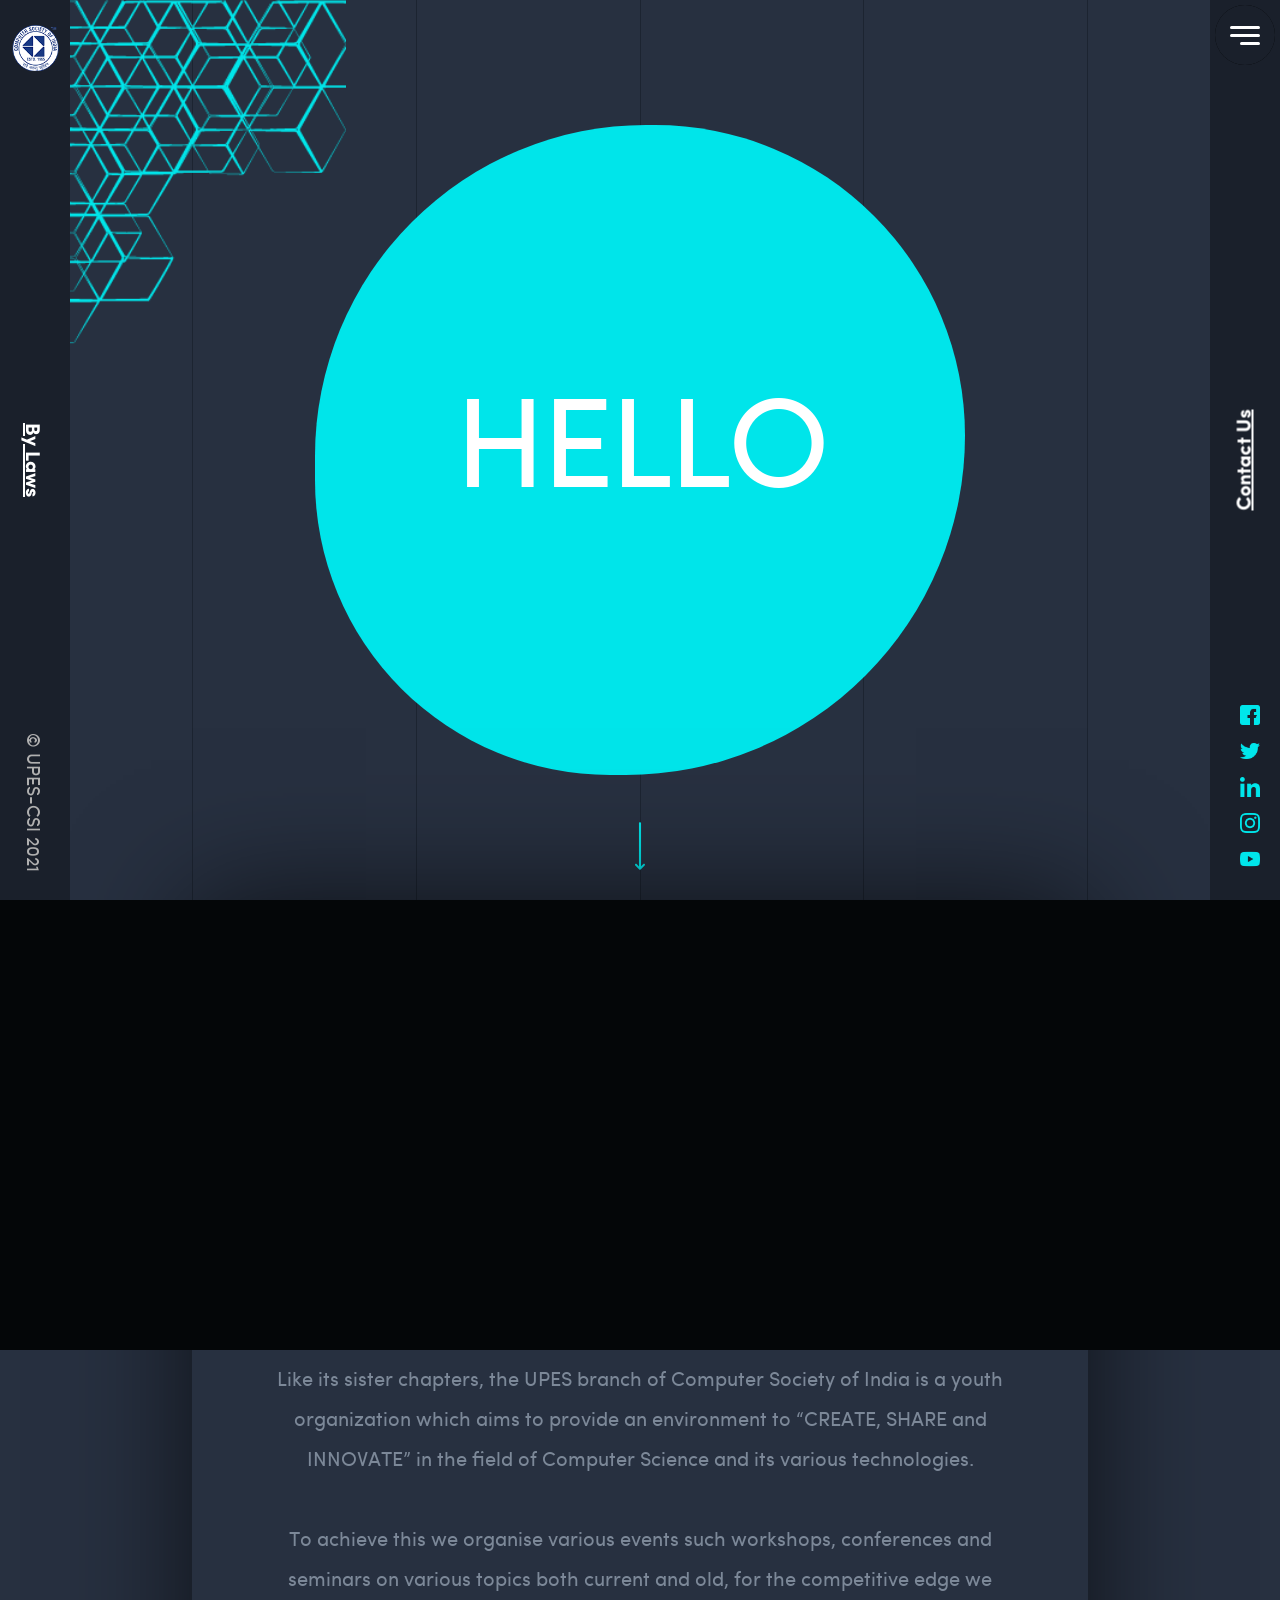
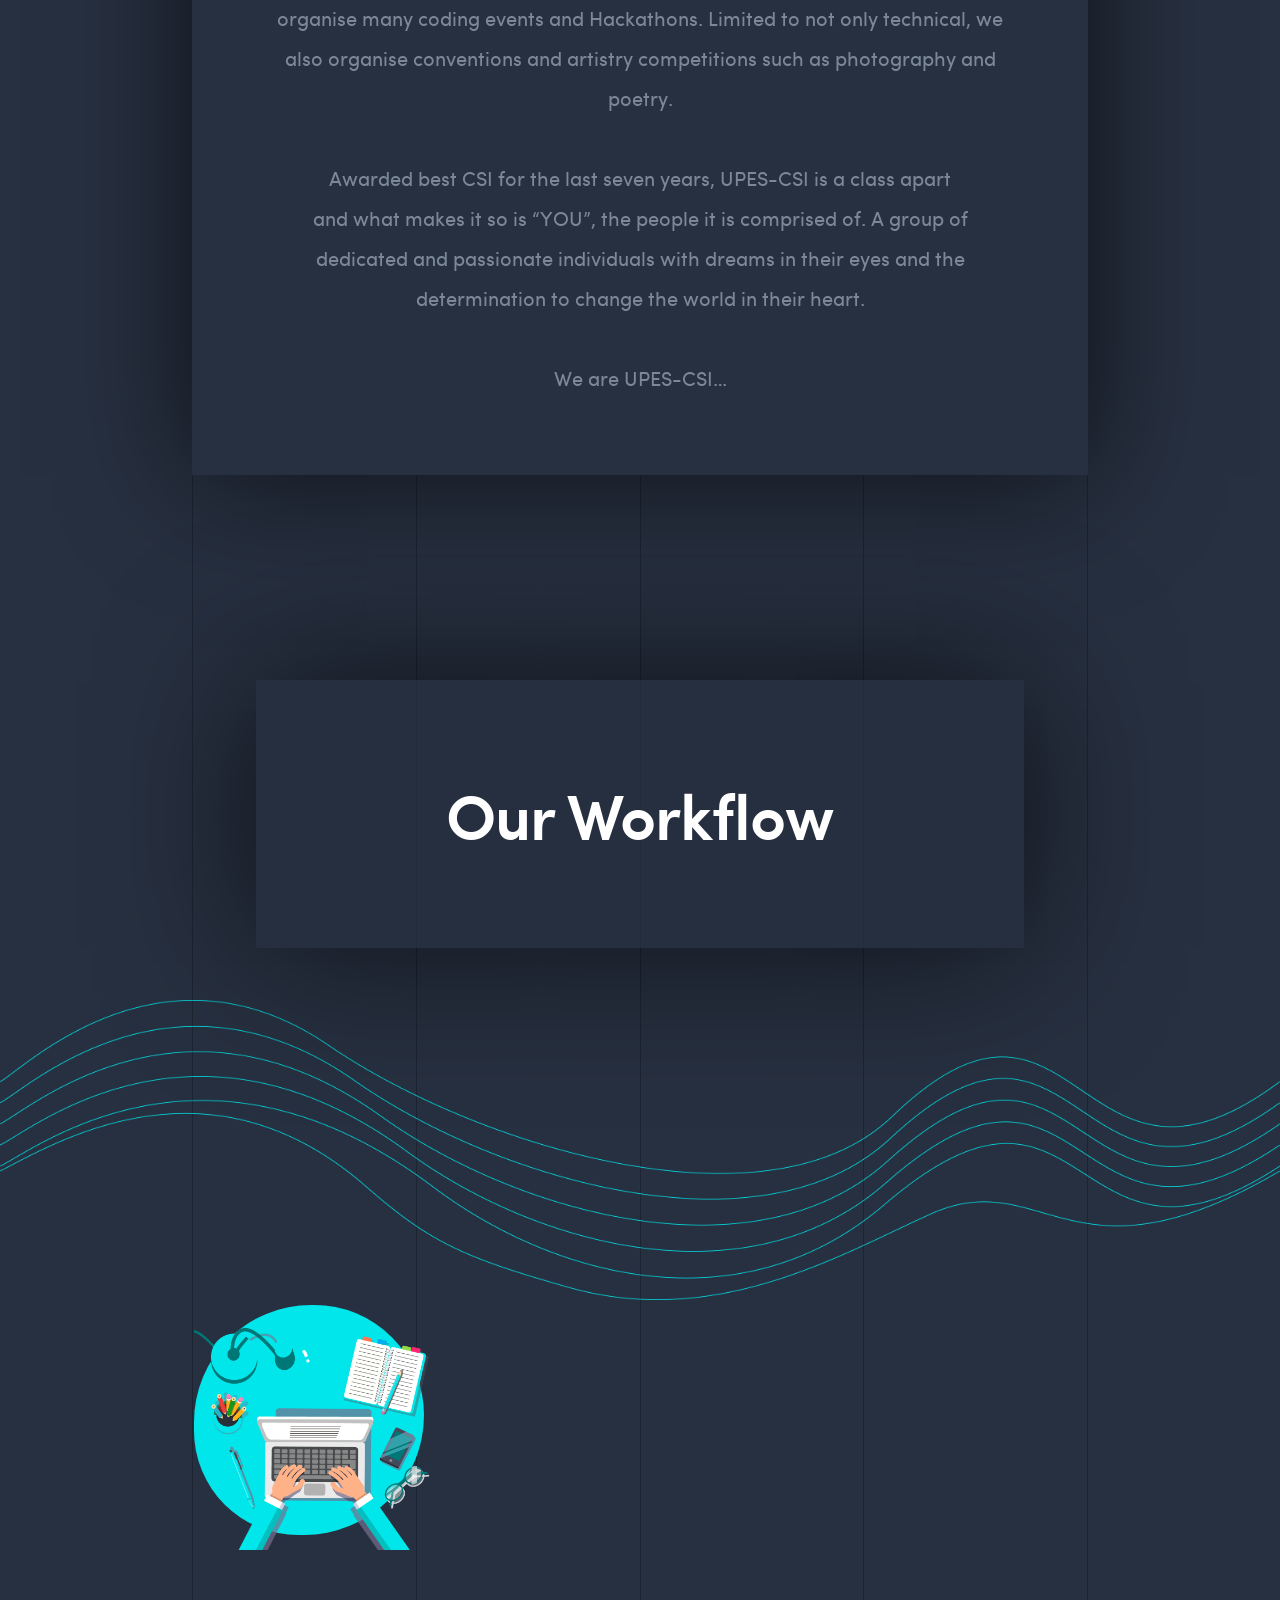
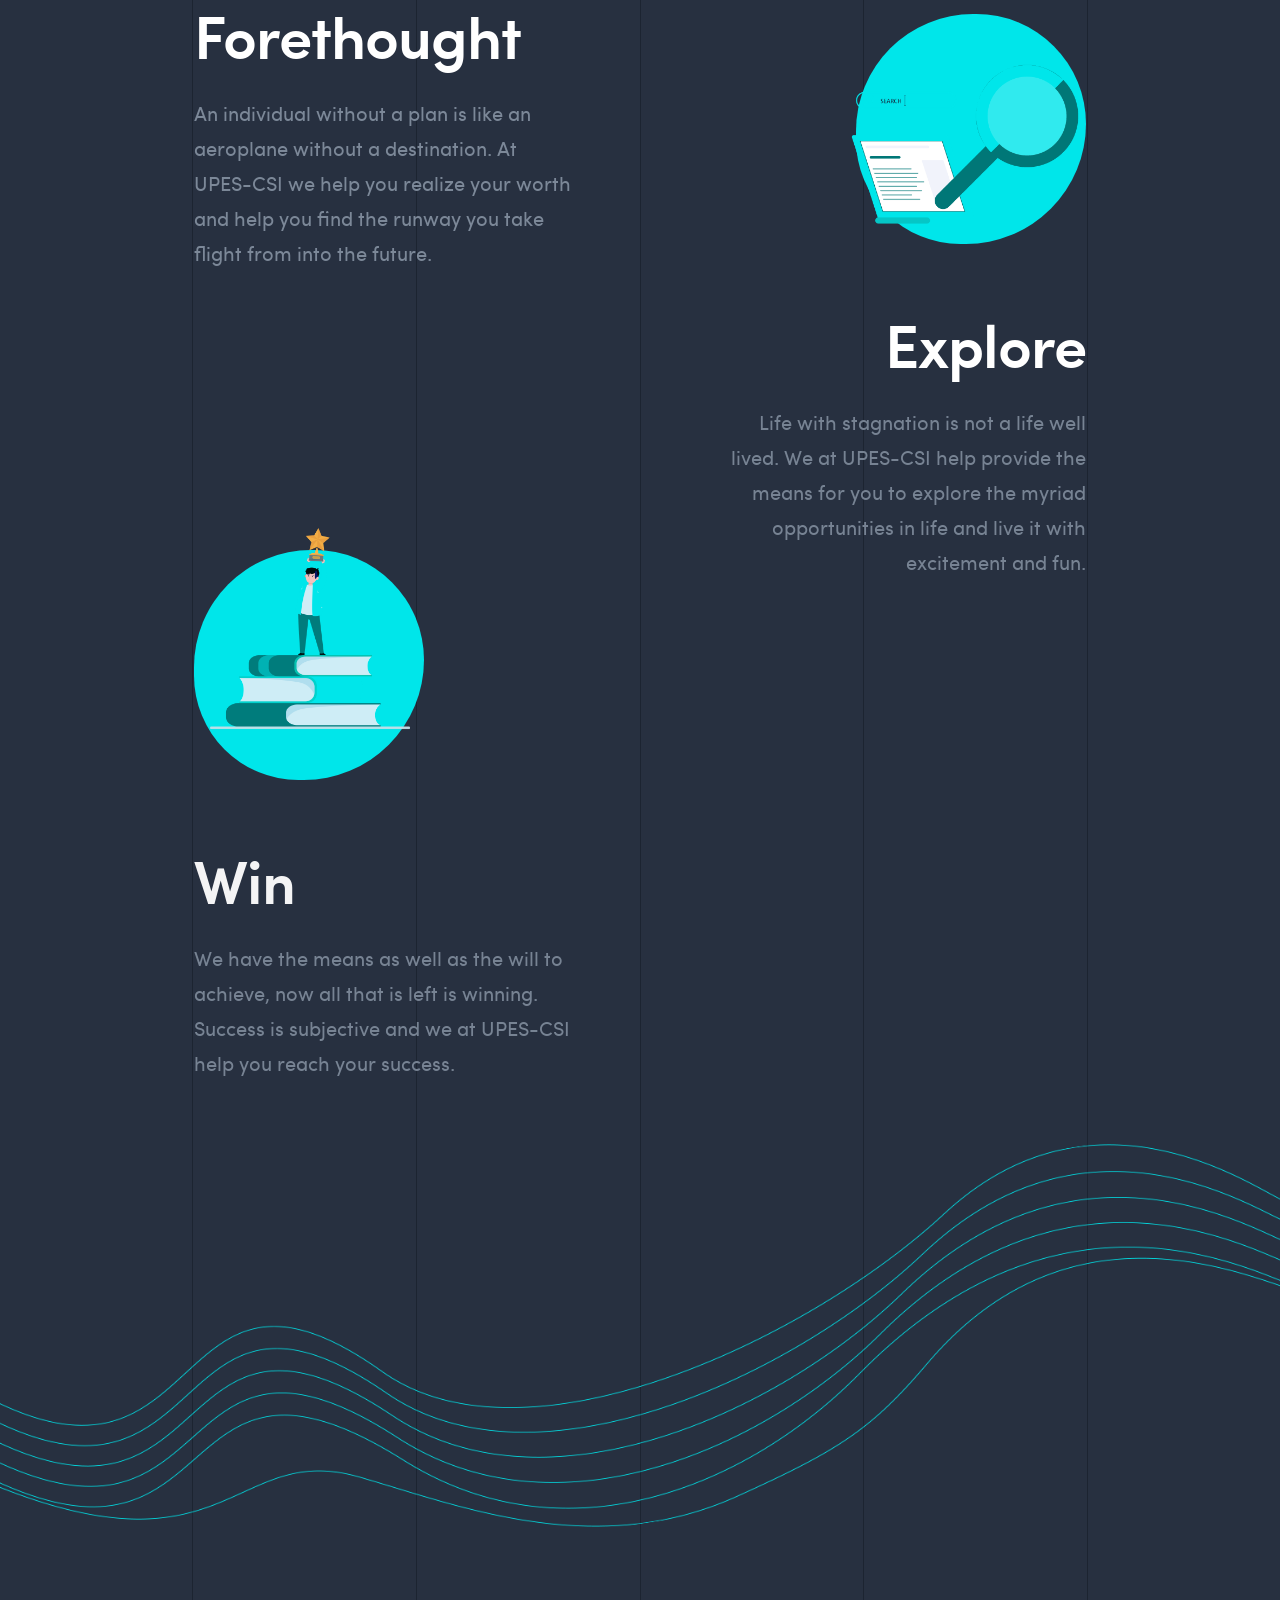
==== commit 72c70280: "Update about.html" ====
--- a/about.html
+++ b/about.html
@@ -39,7 +39,7 @@
                     <div class="navcolumn">
                         <h2>Portal</h2>
                         <p>Events Portal</p>
-                      <strike> <p> <as class="cd-btn" href="certification/index.php" >Certification Portal</a></p></strike><br>
+                      <strike> <p> <as class="cd-btn" href="certification/index.php" >Certification Portal</a></p></strike>
                         <p><a class="cd-btn" href="https://forms.gle/SJxBWCp5z3dJZToA6">Register Here</a></p>
                     </div>
                 </div>
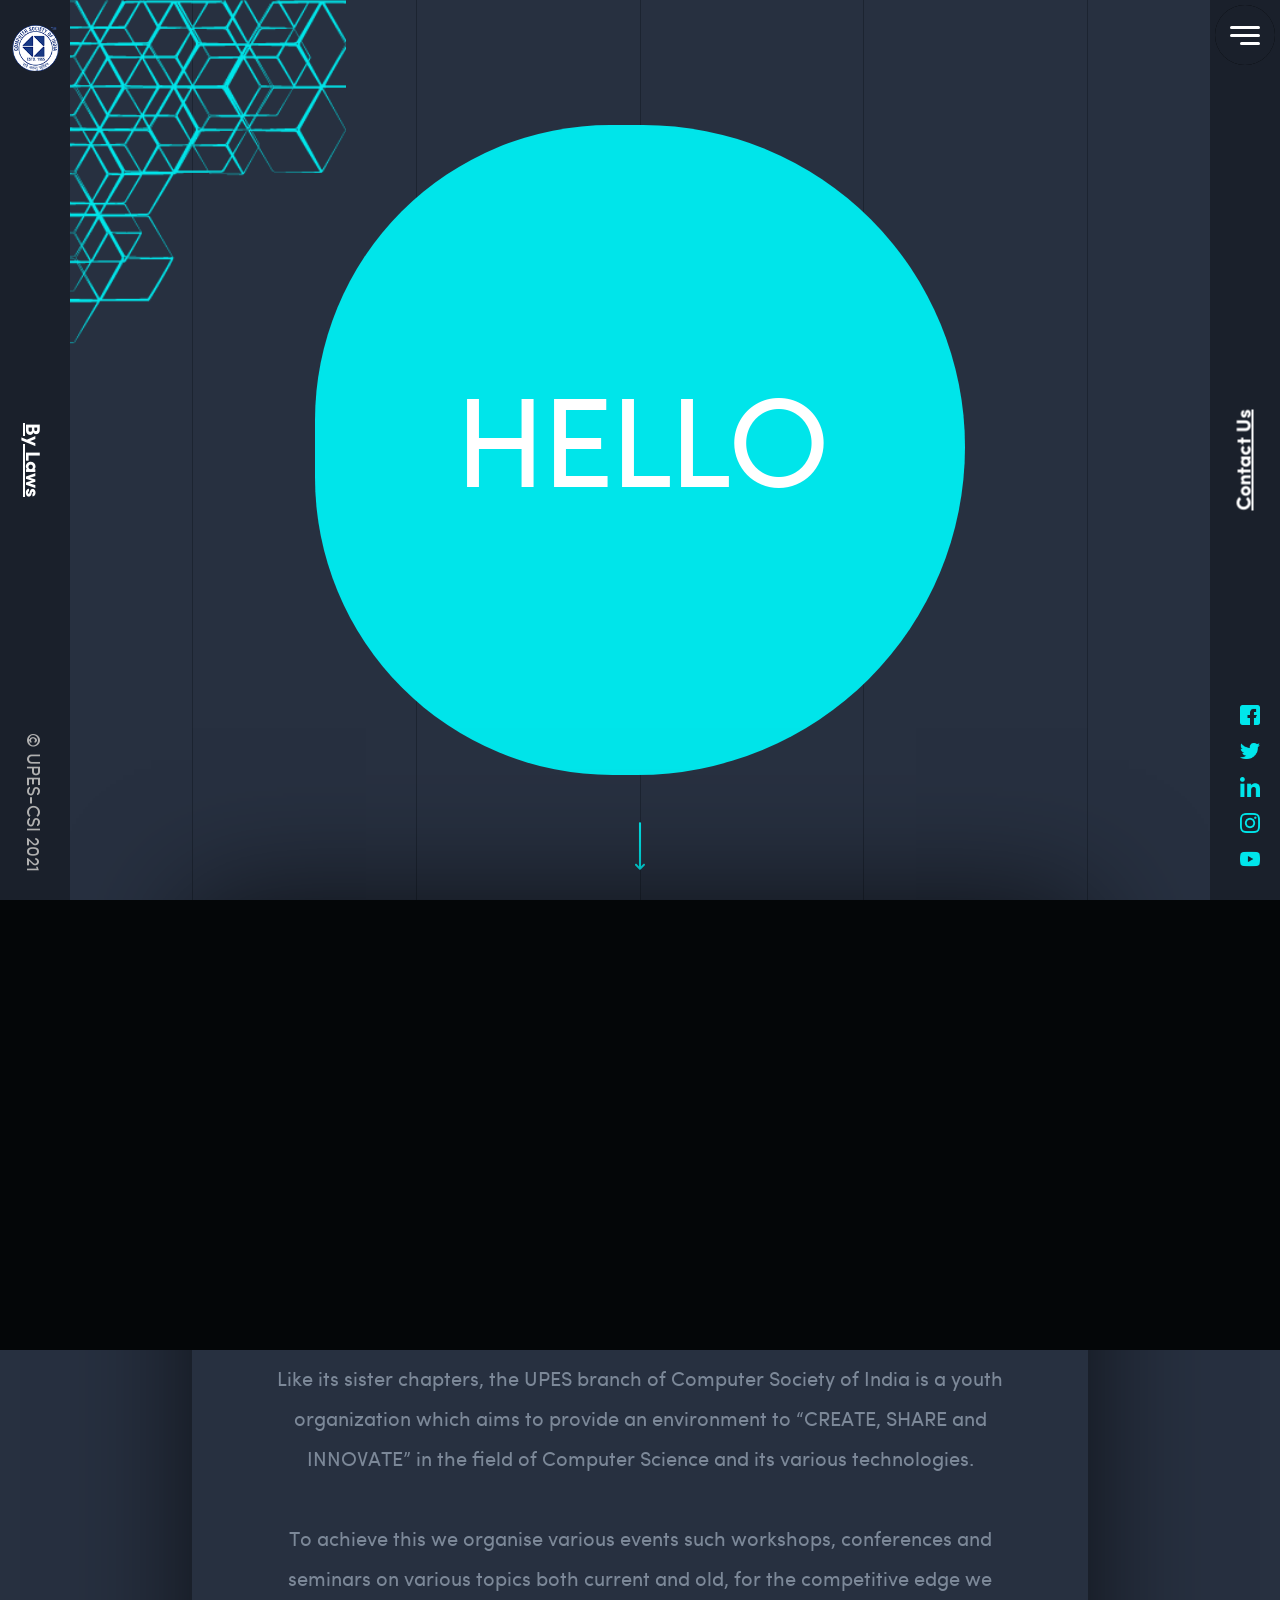
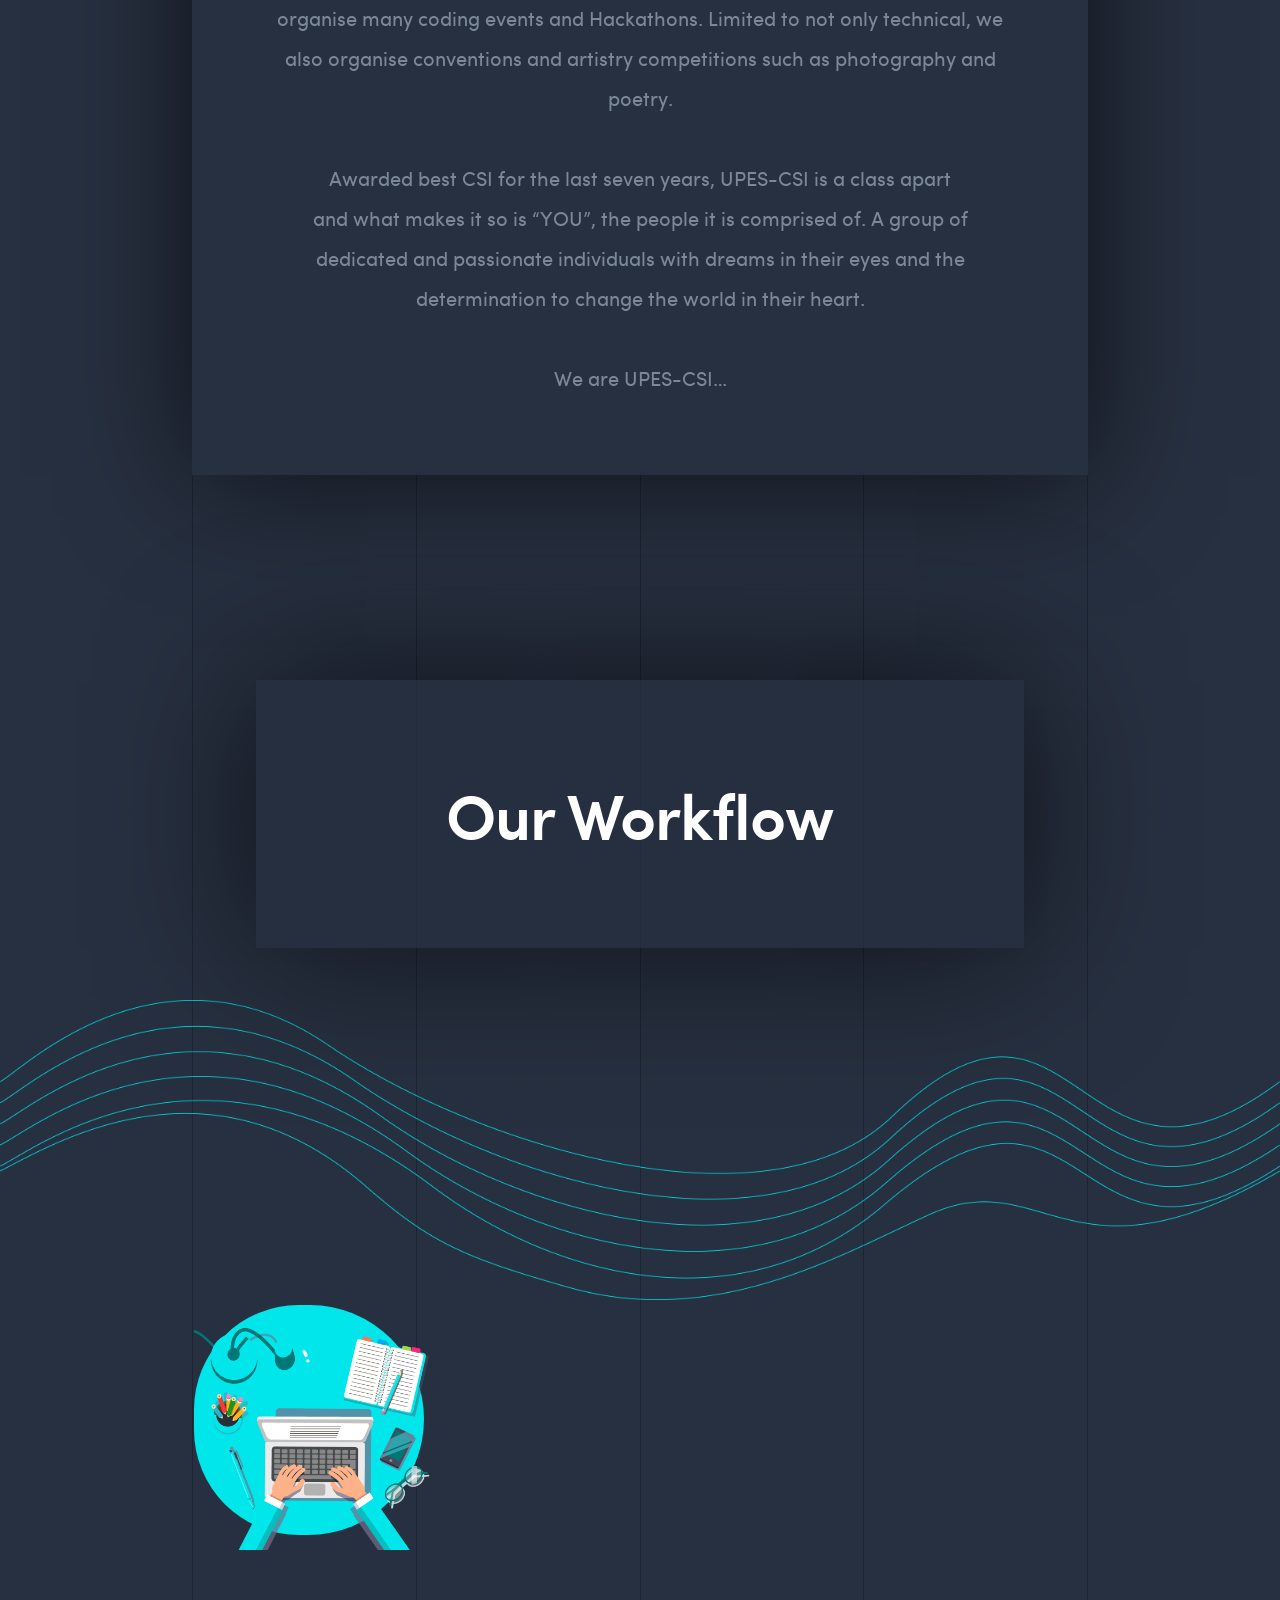
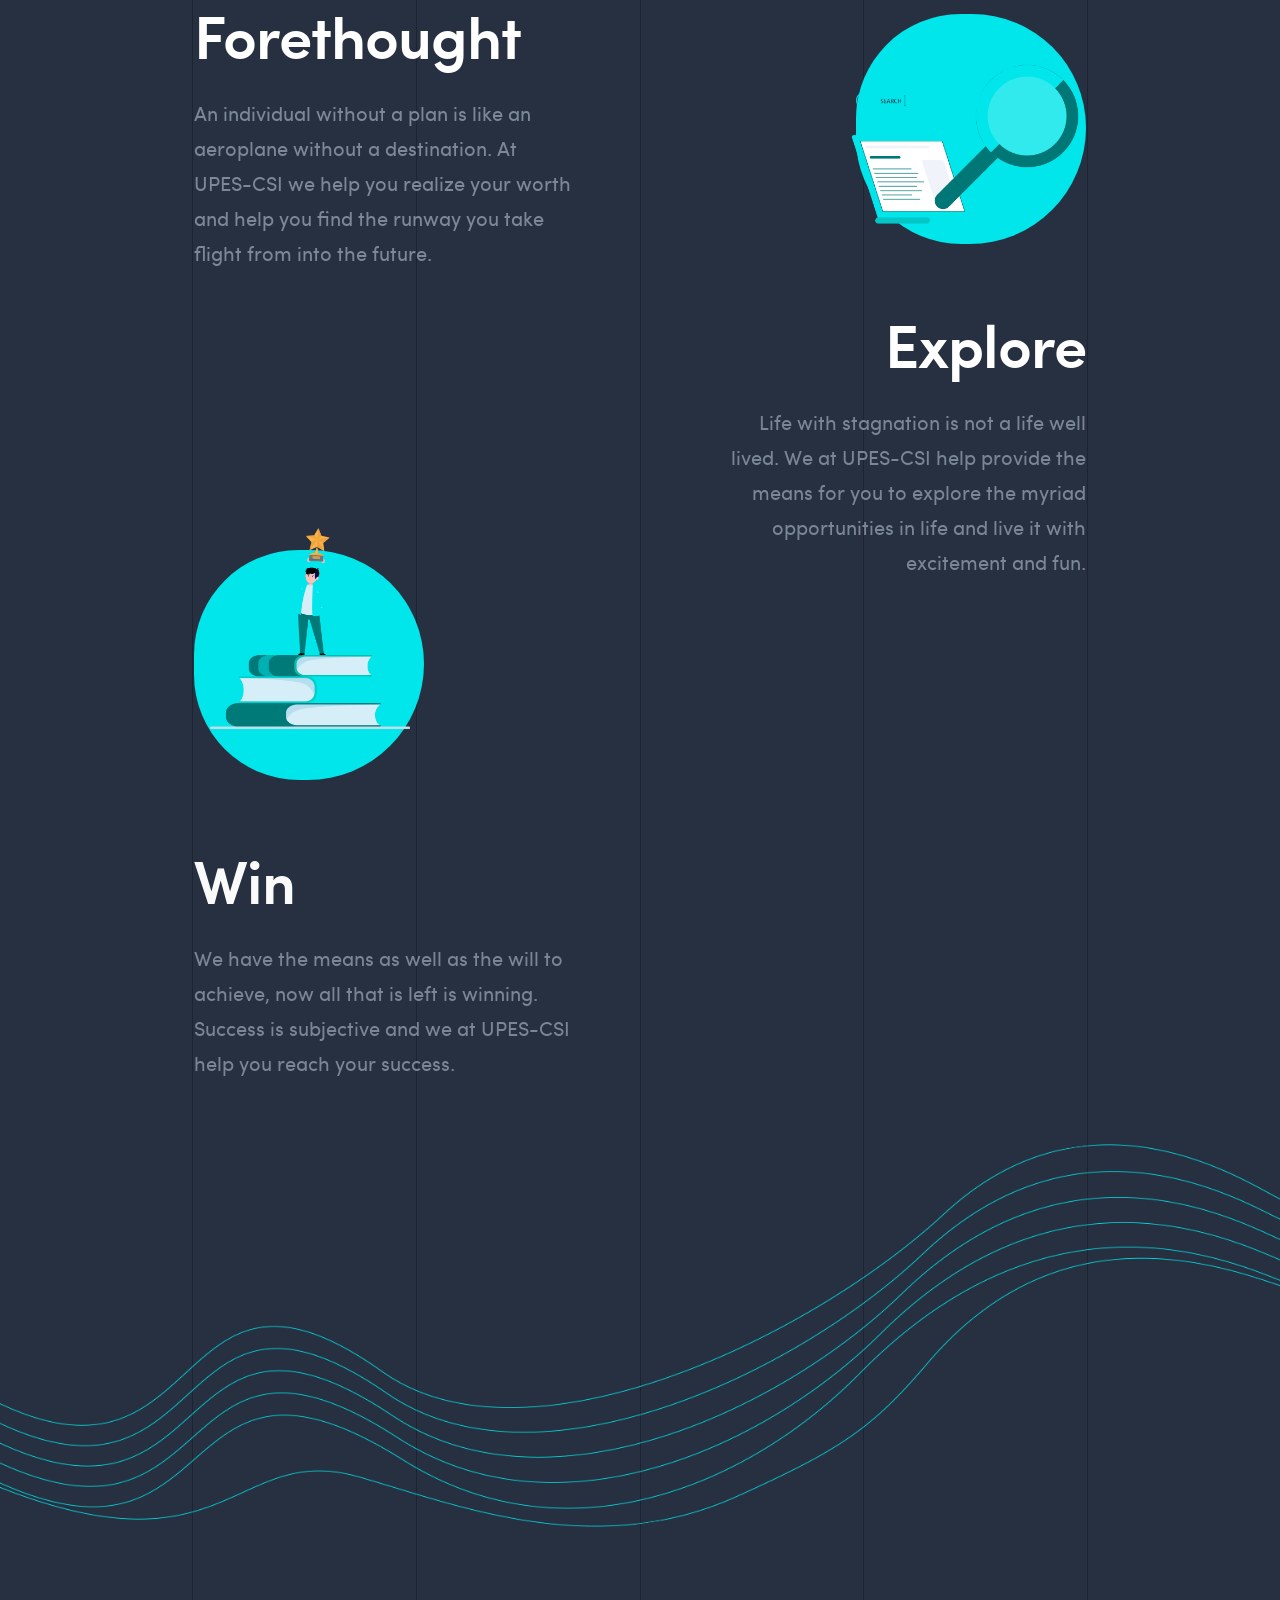
==== commit ecfdabba: "s" ====
--- a/about.html
+++ b/about.html
@@ -38,8 +38,8 @@
                     </div>
                     <div class="navcolumn">
                         <h2>Portal</h2>
-                        <p>Events Portal</p>
-                      <strike> <p> <as class="cd-btn" href="certification/index.php" >Certification Portal</a></p></strike>
+                        <!--<p>Events Portal</p>
+                      <strike> <p> <as class="cd-btn" href="certification/index.php" >Certification Portal</a></p></strike>-->
                         <p><a class="cd-btn" href="https://forms.gle/SJxBWCp5z3dJZToA6">Register Here</a></p>
                     </div>
                 </div>
